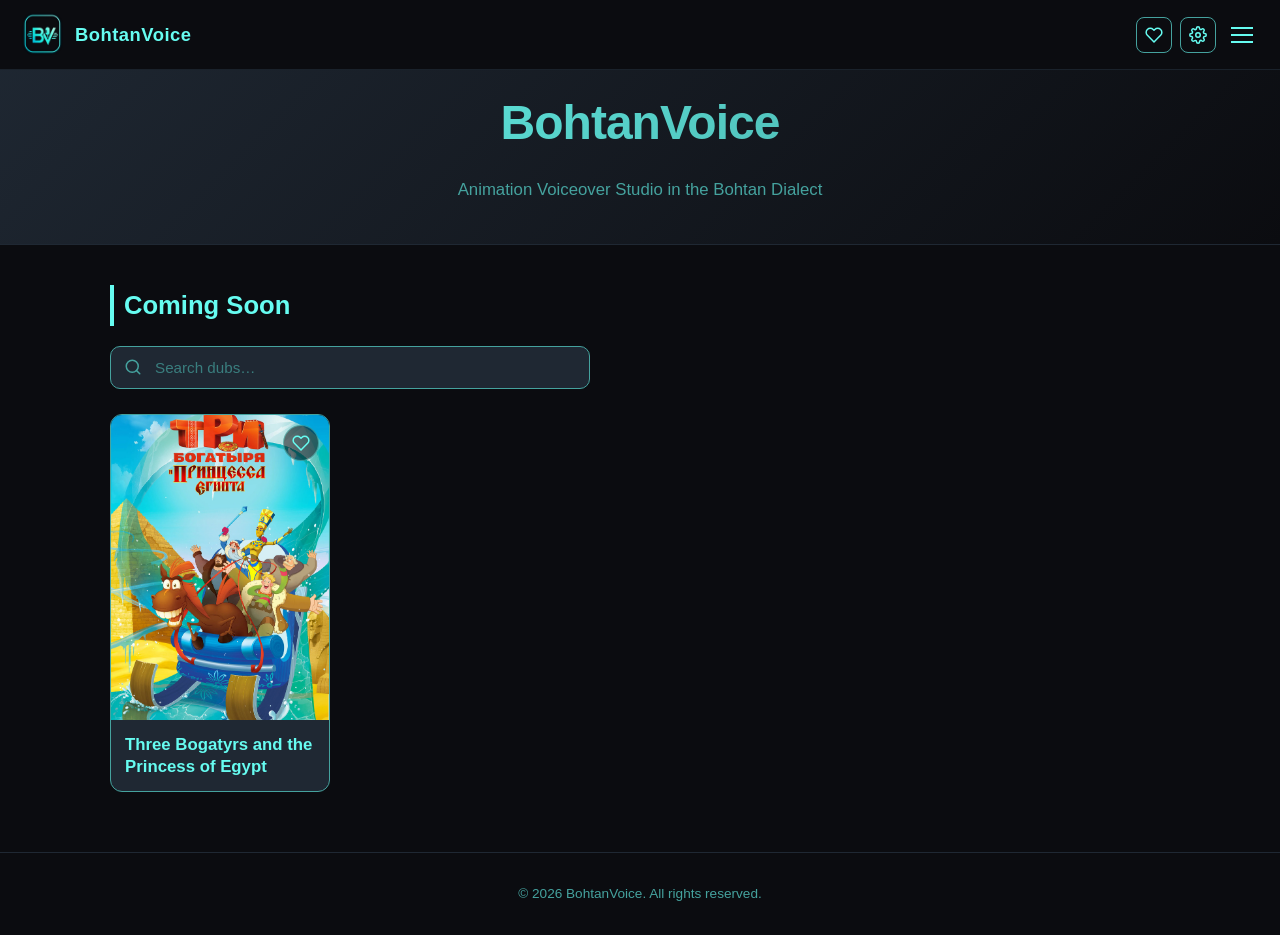
==== index.html @ ba34e7f3 "Add files via upload" ====
<!DOCTYPE html>
<html lang="en">
<head>
    <meta charset="UTF-8">
    <meta name="viewport" content="width=device-width, initial-scale=1.0">
    <meta name="description" content="BohtanVoice — Animation Voiceover Studio in the Bohtan dialect.">
    <meta name="theme-color" content="#0b0c10">
    <link rel="icon" href="logo.png">
    <title>BohtanVoice — Animation Voiceover Studio</title>
    <style>
        :root {
            --bg-main: #0b0c10;
            --bg-panel: #1f2833;
            --accent: #66fcf1;
            --accent-soft: #45a29e;
            --text-main: #c5c6c7;
            --skeleton: #1f2833;
            --skeleton-shine: #2c3844;
        }

        html.light-theme {
            --bg-main: #f4f6f7;
            --bg-panel: #ffffff;
            --accent: #0e8f86;
            --accent-soft: #147d75;
            --text-main: #2b2f33;
            --skeleton: #e4e8ea;
            --skeleton-shine: #f0f3f5;
        }

        * { margin: 0; padding: 0; box-sizing: border-box; }

        html {
            scroll-behavior: smooth;
            scrollbar-width: thin;
            scrollbar-color: var(--accent-soft) transparent;
        }

        ::-webkit-scrollbar { width: 8px; height: 8px; }
        ::-webkit-scrollbar-track { background: transparent; }
        ::-webkit-scrollbar-thumb {
            background: var(--accent-soft);
            border-radius: 8px;
        }
        ::-webkit-scrollbar-thumb:hover { background: var(--accent); }

        @media (max-width: 768px) {
            ::-webkit-scrollbar { width: 0px; height: 0px; }
            html { scrollbar-width: none; -ms-overflow-style: none; }
        }

        @keyframes fadeIn {
            from { opacity: 0; transform: translateY(10px); }
            to { opacity: 1; transform: translateY(0); }
        }

        body {
            background-color: var(--bg-main);
            color: var(--text-main);
            font-family: 'Segoe UI', Tahoma, Geneva, Verdana, sans-serif;
            line-height: 1.6;
            animation: fadeIn 0.8s ease-out;
            transition: background-color 0.3s ease, color 0.3s ease;
        }

        body.panel-open { overflow: hidden; }

        nav {
            position: fixed;
            top: 0; left: 0;
            width: 100%;
            background-color: #0b0c10;
            display: flex;
            justify-content: space-between;
            align-items: center;
            padding: 12px 20px;
            border-bottom: 1px solid rgba(31, 40, 51, 0.8);
            z-index: 1000;
            flex-wrap: wrap;
            gap: 10px;
            transition: background-color 0.3s ease, border-color 0.3s ease;
        }

        html.light-theme nav {
            background-color: #f4f6f7;
            border-bottom: 1px solid rgba(14, 143, 134, 0.25);
        }

        .logo-container {
            display: flex;
            align-items: center;
            gap: 10px;
            text-decoration: none;
        }

        .site-logo {
            height: 45px;
            width: 45px;
            object-fit: contain;
        }

        .logo-text {
            color: var(--accent);
            font-weight: 700;
            font-size: 1.15rem;
            letter-spacing: 0.5px;
        }

        .nav-actions { display: flex; align-items: center; gap: 8px; }

        .icon-btn {
            width: 36px; height: 36px;
            background: none;
            border: 1px solid var(--accent-soft);
            border-radius: 8px;
            color: var(--accent);
            cursor: pointer;
            display: flex;
            align-items: center;
            justify-content: center;
            transition: all 0.25s ease;
            padding: 0;
            position: relative;
        }

        .icon-btn:hover {
            border-color: var(--accent);
            background-color: rgba(102, 252, 241, 0.08);
        }

        .icon-btn svg {
            width: 18px; height: 18px;
            stroke: currentColor;
            fill: none;
            stroke-width: 2;
            stroke-linecap: round;
            stroke-linejoin: round;
        }

        #settingsBtn:hover { transform: rotate(30deg); }

        #favoritesBtn svg {
            transition: fill 0.25s ease, stroke 0.25s ease, transform 0.25s ease;
            transform-origin: center;
        }

        #favoritesBtn:hover svg {
            fill: var(--accent);
            transform: scale(1.18);
            animation: heartBeat 0.9s ease-in-out infinite;
        }

        #favoritesBtn.has-items svg { fill: var(--accent); }
        #favoritesBtn.has-items:hover svg { fill: #ff4d6d; stroke: #ff4d6d; }
        #favoritesBtn:active svg { transform: scale(0.9); animation: none; }

        @keyframes heartBeat {
            0%   { transform: scale(1.18); }
            15%  { transform: scale(1.28); }
            30%  { transform: scale(1.18); }
            45%  { transform: scale(1.25); }
            60%  { transform: scale(1.18); }
            100% { transform: scale(1.18); }
        }

        .fav-badge {
            position: absolute;
            top: -4px; right: -4px;
            background-color: var(--accent);
            color: var(--bg-main);
            font-size: 0.65rem;
            font-weight: 700;
            border-radius: 10px;
            padding: 1px 5px;
            min-width: 16px;
            text-align: center;
            line-height: 1.3;
            display: none;
        }

        .fav-badge.visible { display: block; }

        .menu-toggle {
            width: 36px; height: 36px;
            background: none;
            border: none;
            cursor: pointer;
            display: flex;
            flex-direction: column;
            justify-content: center;
            align-items: center;
            gap: 5px;
        }

        .menu-toggle span {
            display: block;
            width: 22px;
            height: 2px;
            background-color: var(--accent);
            transition: transform 0.3s ease, opacity 0.3s ease;
        }

        .menu-toggle.open span:nth-child(1) { transform: translateY(7px) rotate(45deg); }
        .menu-toggle.open span:nth-child(2) { opacity: 0; }
        .menu-toggle.open span:nth-child(3) { transform: translateY(-7px) rotate(-45deg); }

        .nav-links {
            list-style: none;
            display: flex;
            flex-direction: column;
            gap: 4px;
            position: absolute;
            top: 100%;
            right: 20px;
            background-color: var(--bg-panel);
            border: 1px solid var(--accent-soft);
            border-radius: 8px;
            padding: 10px;
            min-width: 180px;
            box-shadow: 0 12px 30px rgba(0, 0, 0, 0.4);
            opacity: 0;
            transform: translateY(-8px);
            pointer-events: none;
            transition: opacity 0.25s ease, transform 0.25s ease;
        }

        .nav-links.open {
            opacity: 1;
            transform: translateY(0);
            pointer-events: auto;
        }

        .nav-links a {
            color: var(--text-main);
            text-decoration: none;
            transition: color 0.3s ease;
            font-size: 0.9rem;
            font-weight: 500;
            padding: 8px 10px;
            border-radius: 5px;
            display: block;
        }

        .nav-links a:hover {
            color: var(--accent);
            background-color: rgba(102, 252, 241, 0.08);
        }

        .about-overlay {
            position: fixed;
            top: 0; left: 0;
            width: 100%; height: 100%;
            background: rgba(11, 12, 16, 0.6);
            opacity: 0;
            pointer-events: none;
            transition: opacity 0.35s ease;
            z-index: 1998;
        }

        .about-overlay.open { opacity: 1; pointer-events: auto; }

        .about-panel {
            position: fixed;
            top: 0; right: 0;
            width: 320px;
            max-width: 85%;
            height: 100%;
            background-color: var(--bg-panel);
            border-left: 2px solid var(--accent-soft);
            box-shadow: none;
            padding: 90px 25px 25px 25px;
            transform: translateX(100%);
            transition: transform 0.35s cubic-bezier(0.165, 0.84, 0.44, 1), background-color 0.3s ease;
            z-index: 1999;
            overflow-y: auto;
        }

        .about-panel.open {
            transform: translateX(0);
            box-shadow: -10px 0 30px rgba(0, 0, 0, 0.5);
        }

        .about-panel h2 {
            color: var(--accent);
            font-size: 1.4rem;
            margin-bottom: 15px;
        }

        .about-panel p { font-size: 0.95rem; color: var(--text-main); line-height: 1.6; }

        .about-close {
            position: absolute;
            top: 20px; right: 20px;
            background: none;
            border: none;
            color: var(--accent);
            font-size: 1.5rem;
            cursor: pointer;
            line-height: 1;
        }

        .setting-row {
            display: flex;
            justify-content: space-between;
            align-items: center;
            padding: 16px 0;
            border-bottom: 1px solid rgba(102, 252, 241, 0.15);
        }

        .setting-row:last-child { border-bottom: none; }
        .setting-label { font-size: 0.95rem; color: var(--text-main); }

        .switch {
            position: relative;
            display: inline-block;
            width: 44px;
            height: 24px;
            flex-shrink: 0;
        }

        .switch input { opacity: 0; width: 0; height: 0; }

        .switch-slider {
            position: absolute;
            cursor: pointer;
            top: 0; left: 0; right: 0; bottom: 0;
            background-color: rgba(197, 198, 199, 0.25);
            border: 1px solid var(--accent-soft);
            transition: 0.3s;
            border-radius: 24px;
        }

        .switch-slider::before {
            position: absolute;
            content: "";
            height: 16px;
            width: 16px;
            left: 3px;
            bottom: 2px;
            background-color: var(--accent-soft);
            transition: 0.3s;
            border-radius: 50%;
        }

        .switch input:checked + .switch-slider {
            background-color: rgba(102, 252, 241, 0.25);
        }

        .switch input:checked + .switch-slider::before {
            transform: translateX(20px);
            background-color: var(--accent);
        }

        .lang-toggle { display: flex; gap: 6px; }

        .lang-btn {
            background: none;
            border: 1px solid var(--accent-soft);
            color: var(--text-main);
            padding: 5px 12px;
            border-radius: 6px;
            font-size: 0.85rem;
            cursor: pointer;
            transition: all 0.25s ease;
        }

        .lang-btn.active {
            background-color: var(--accent);
            color: var(--bg-main);
            border-color: var(--accent);
            font-weight: 600;
        }

        .fav-list {
            list-style: none;
            display: flex;
            flex-direction: column;
            gap: 10px;
            margin-top: 10px;
        }

        .fav-item {
            display: flex;
            align-items: center;
            gap: 12px;
            padding: 10px;
            background-color: var(--bg-main);
            border: 1px solid var(--accent-soft);
            border-radius: 10px;
            text-decoration: none;
            color: inherit;
            transition: all 0.25s ease;
        }

        .fav-item:hover {
            border-color: var(--accent);
            transform: translateX(3px);
            box-shadow: 0 6px 18px rgba(102, 252, 241, 0.12);
        }

        .fav-item-thumb {
            width: 42px;
            height: 56px;
            border-radius: 6px;
            object-fit: cover;
            flex-shrink: 0;
            background-color: var(--bg-panel);
        }

        .fav-item-title {
            font-size: 0.9rem;
            color: var(--accent);
            font-weight: 600;
            flex-grow: 1;
            line-height: 1.3;
        }

        .fav-item-remove {
            background: none;
            border: none;
            color: var(--accent-soft);
            cursor: pointer;
            font-size: 1.3rem;
            line-height: 1;
            padding: 2px 6px;
            border-radius: 5px;
            transition: all 0.2s ease;
            flex-shrink: 0;
        }

        .fav-item-remove:hover {
            color: #ff6b6b;
            background-color: rgba(255, 107, 107, 0.1);
        }

        .fav-empty {
            text-align: center;
            padding: 30px 10px;
            color: var(--accent-soft);
            font-size: 0.9rem;
            line-height: 1.6;
        }

        .fav-empty-icon {
            font-size: 2.5rem;
            display: block;
            margin-bottom: 12px;
            opacity: 0.5;
        }

        header {
            background: linear-gradient(135deg, var(--bg-panel), var(--bg-main), var(--bg-panel));
            background-size: 200% 200%;
            animation: gradientMove 12s ease infinite;
            padding: 85px 20px 40px 20px;
            text-align: center;
            border-bottom: 1px solid var(--bg-panel);
        }

        @keyframes gradientMove {
            0% { background-position: 0% 50%; }
            50% { background-position: 100% 50%; }
            100% { background-position: 0% 50%; }
        }

        .hero-title {
            color: var(--accent);
            font-size: 3rem;
            font-weight: 800;
            letter-spacing: -1px;
            margin: 0 0 15px 0;
            text-align: center;
            background: linear-gradient(135deg, var(--accent), var(--accent-soft));
            -webkit-background-clip: text;
            -webkit-text-fill-color: transparent;
            background-clip: text;
        }

        header p { color: var(--accent-soft); font-size: 1.05rem; font-weight: 500; padding: 0 10px; }

        .container { max-width: 1100px; margin: 40px auto; padding: 0 20px; }

        .section-title {
            color: var(--accent);
            font-size: 1.6rem;
            margin-bottom: 20px;
            border-left: 4px solid var(--accent);
            padding-left: 10px;
            margin-top: 40px;
        }

        .search-wrapper {
            margin: 0 0 25px;
            position: relative;
            max-width: 480px;
        }

        .search-input {
            width: 100%;
            padding: 12px 44px 12px 44px;
            background-color: var(--bg-panel);
            border: 1px solid var(--accent-soft);
            border-radius: 10px;
            color: var(--text-main);
            font-size: 0.95rem;
            font-family: inherit;
            transition: all 0.25s ease;
            outline: none;
        }

        .search-input::placeholder {
            color: var(--accent-soft);
            opacity: 0.7;
        }

        .search-input:focus {
            border-color: var(--accent);
            box-shadow: 0 0 0 3px rgba(102, 252, 241, 0.15);
        }

        html.light-theme .search-input:focus {
            box-shadow: 0 0 0 3px rgba(14, 143, 134, 0.15);
        }

        .search-icon {
            position: absolute;
            left: 14px;
            top: 50%;
            transform: translateY(-50%);
            width: 18px;
            height: 18px;
            stroke: var(--accent-soft);
            fill: none;
            stroke-width: 2;
            stroke-linecap: round;
            stroke-linejoin: round;
            pointer-events: none;
            transition: stroke 0.25s ease;
        }

        .search-input:focus ~ .search-icon {
            stroke: var(--accent);
        }

        .search-clear {
            position: absolute;
            right: 12px;
            top: 50%;
            transform: translateY(-50%);
            background: none;
            border: none;
            color: var(--accent-soft);
            cursor: pointer;
            font-size: 1.3rem;
            line-height: 1;
            padding: 4px 8px;
            border-radius: 5px;
            display: none;
            transition: all 0.2s ease;
        }

        .search-clear:hover {
            color: var(--accent);
            background-color: rgba(102, 252, 241, 0.08);
        }

        .search-clear.visible { display: block; }

        .no-results {
            display: none;
            text-align: center;
            padding: 40px 20px;
            color: var(--accent-soft);
            font-size: 1rem;
            background-color: var(--bg-panel);
            border: 1px dashed var(--accent-soft);
            border-radius: 12px;
            margin-top: 10px;
        }

        .no-results.visible { display: block; }

        .no-results-emoji {
            font-size: 2.5rem;
            display: block;
            margin-bottom: 10px;
        }

        .projects-grid {
            display: grid;
            grid-template-columns: repeat(auto-fit, minmax(180px, 220px));
            gap: 20px;
            justify-content: start;
        }

        .poster-card {
            display: block;
            background-color: var(--bg-panel);
            border-radius: 12px;
            overflow: hidden;
            border: 1px solid var(--accent-soft);
            text-decoration: none;
            color: inherit;
            transition: all 0.4s cubic-bezier(0.165, 0.84, 0.44, 1);
            opacity: 0;
            transform: translateY(20px);
            position: relative;
        }

        .poster-card.revealed {
            opacity: 1;
            transform: translateY(0);
        }

        .poster-card:hover {
            transform: translateY(-4px);
            border-color: var(--accent);
            box-shadow: 0 12px 30px rgba(102, 252, 241, 0.12);
        }

        .poster-image-box {
            position: relative;
            width: 100%;
            padding-bottom: 140%;
            overflow: hidden;
            background-color: var(--skeleton);
        }

        .poster-image-box::before {
            content: "";
            position: absolute;
            inset: 0;
            background: linear-gradient(
                90deg,
                var(--skeleton) 0%,
                var(--skeleton-shine) 50%,
                var(--skeleton) 100%
            );
            background-size: 200% 100%;
            animation: shimmer 1.5s infinite;
            z-index: 1;
            opacity: 1;
            transition: opacity 0.4s ease;
        }

        .poster-image-box.loaded::before { opacity: 0; }

        @keyframes shimmer {
            0% { background-position: 200% 0; }
            100% { background-position: -200% 0; }
        }

        .poster-image-box img {
            position: absolute;
            top: 0; left: 0;
            width: 100%; height: 100%;
            object-fit: cover;
            opacity: 0;
            transition: opacity 0.4s ease;
            z-index: 2;
        }

        .poster-image-box img.loaded { opacity: 1; }

        .fav-toggle {
            position: absolute;
            top: 10px; right: 10px;
            width: 36px; height: 36px;
            border-radius: 50%;
            background: rgba(11, 12, 16, 0.55);
            border: 1px solid rgba(102, 252, 241, 0.4);
            cursor: pointer;
            display: flex;
            align-items: center;
            justify-content: center;
            padding: 0;
            transition: all 0.25s ease;
            z-index: 5;
        }

        .fav-toggle:hover {
            transform: scale(1.1);
            background: rgba(11, 12, 16, 0.85);
            border-color: var(--accent);
        }

        .fav-toggle svg {
            width: 18px; height: 18px;
            stroke: var(--accent);
            fill: none;
            stroke-width: 2;
            stroke-linecap: round;
            stroke-linejoin: round;
            transition: fill 0.25s ease, transform 0.25s ease;
        }

        .fav-toggle.is-fav svg { fill: #ff4d6d; stroke: #ff4d6d; }
        .fav-toggle.is-fav { border-color: #ff4d6d; }
        .fav-toggle:active svg { transform: scale(0.85); }

        @keyframes heartPulse {
            0% { transform: scale(1); }
            40% { transform: scale(1.4); }
            100% { transform: scale(1); }
        }

        .fav-toggle.just-clicked svg { animation: heartPulse 0.4s ease; }

        .play-overlay {
            position: absolute;
            top: 0; left: 0;
            width: 100%; height: 100%;
            background: rgba(11, 12, 16, 0.35);
            display: flex;
            align-items: center;
            justify-content: center;
            opacity: 0;
            transition: opacity 0.3s ease;
            pointer-events: none;
            z-index: 3;
        }

        .poster-card:hover .play-overlay { opacity: 1; }

        .play-overlay span {
            width: 56px; height: 56px;
            border-radius: 50%;
            border: 2px solid var(--accent);
            display: flex;
            align-items: center;
            justify-content: center;
            padding-left: 4px;
        }

        .play-overlay span::before {
            content: "";
            width: 0; height: 0;
            border-top: 9px solid transparent;
            border-bottom: 9px solid transparent;
            border-left: 14px solid var(--accent);
        }

        @media (hover: none) {
            .play-overlay {
                opacity: 1;
                background: linear-gradient(to top, rgba(11, 12, 16, 0.55) 0%, transparent 50%);
                align-items: flex-end;
                justify-content: flex-start;
                padding: 12px;
            }

            .play-overlay span {
                width: 44px; height: 44px;
                background: rgba(11, 12, 16, 0.7);
                border-width: 2px;
            }

            .play-overlay span::before {
                border-top-width: 7px;
                border-bottom-width: 7px;
                border-left-width: 11px;
            }
        }

        .poster-info { padding: 14px; }

        .poster-info h3 {
            color: var(--accent);
            font-size: 1.05rem;
            line-height: 1.3;
        }

        footer {
            text-align: center;
            padding: 30px;
            background-color: var(--bg-main);
            color: var(--accent-soft);
            border-top: 1px solid var(--bg-panel);
            font-size: 0.85rem;
            margin-top: 60px;
        }

        .back-to-top {
            position: fixed;
            bottom: 24px; right: 24px;
            width: 48px; height: 48px;
            border-radius: 50%;
            background-color: var(--bg-panel);
            border: 1px solid var(--accent-soft);
            color: var(--accent);
            cursor: pointer;
            display: flex;
            align-items: center;
            justify-content: center;
            opacity: 0;
            transform: translateY(20px) scale(0.9);
            pointer-events: none;
            transition: all 0.3s cubic-bezier(0.165, 0.84, 0.44, 1);
            box-shadow: 0 8px 24px rgba(0, 0, 0, 0.4);
            z-index: 900;
        }

        .back-to-top.visible {
            opacity: 1;
            transform: translateY(0) scale(1);
            pointer-events: auto;
        }

        .back-to-top:hover {
            background-color: var(--accent);
            color: var(--bg-main);
            border-color: var(--accent);
            transform: translateY(-3px) scale(1.05);
            box-shadow: 0 12px 30px rgba(102, 252, 241, 0.35);
        }

        .back-to-top svg {
            width: 22px; height: 22px;
            stroke: currentColor;
            fill: none;
            stroke-width: 2.5;
            stroke-linecap: round;
            stroke-linejoin: round;
        }

        .toast {
            position: fixed;
            bottom: 24px;
            left: 50%;
            transform: translateX(-50%) translateY(20px);
            background: var(--bg-panel);
            color: var(--text-main);
            border: 1px solid var(--accent);
            border-radius: 10px;
            padding: 12px 20px;
            font-size: 0.9rem;
            box-shadow: 0 12px 30px rgba(0, 0, 0, 0.35);
            opacity: 0;
            pointer-events: none;
            transition: opacity 0.3s ease, transform 0.3s ease;
            z-index: 3000;
            max-width: 90%;
            text-align: center;
            display: flex;
            align-items: center;
            gap: 8px;
        }

        .toast.show {
            opacity: 1;
            transform: translateX(-50%) translateY(0);
        }

        .toast-icon { font-size: 1.1rem; line-height: 1; }

        @media(max-width: 600px) {
            nav { padding: 10px 15px; }
            header { padding-top: 95px; }
            .hero-title { font-size: 2.2rem; }
            .back-to-top {
                bottom: 16px; right: 16px;
                width: 44px; height: 44px;
            }
            .toast { bottom: 80px; }
        }
    </style>
</head>
<body>

    <nav>
        <a href="index.html" class="logo-container">
            <img src="logo.png" alt="BohtanVoice" class="site-logo">
            <span class="logo-text">BohtanVoice</span>
        </a>

        <div class="nav-actions">
            <button class="icon-btn" id="favoritesBtn" aria-label="Favorites">
                <svg viewBox="0 0 24 24">
                    <path d="M20.84 4.61a5.5 5.5 0 0 0-7.78 0L12 5.67l-1.06-1.06a5.5 5.5 0 0 0-7.78 7.78l1.06 1.06L12 21.23l7.78-7.78 1.06-1.06a5.5 5.5 0 0 0 0-7.78z"></path>
                </svg>
                <span class="fav-badge" id="favBadge">0</span>
            </button>

            <button class="icon-btn" id="settingsBtn" aria-label="Settings">
                <svg viewBox="0 0 24 24">
                    <circle cx="12" cy="12" r="3"></circle>
                    <path d="M19.4 15a1.65 1.65 0 0 0 .33 1.82l.06.06a2 2 0 1 1-2.83 2.83l-.06-.06a1.65 1.65 0 0 0-1.82-.33 1.65 1.65 0 0 0-1 1.51V21a2 2 0 1 1-4 0v-.09A1.65 1.65 0 0 0 9 19.4a1.65 1.65 0 0 0-1.82.33l-.06.06a2 2 0 1 1-2.83-2.83l.06-.06a1.65 1.65 0 0 0 .33-1.82 1.65 1.65 0 0 0-1.51-1H3a2 2 0 1 1 0-4h.09A1.65 1.65 0 0 0 4.6 9a1.65 1.65 0 0 0-.33-1.82l-.06-.06a2 2 0 1 1 2.83-2.83l.06.06a1.65 1.65 0 0 0 1.82.33H9a1.65 1.65 0 0 0 1-1.51V3a2 2 0 1 1 4 0v.09a1.65 1.65 0 0 0 1 1.51 1.65 1.65 0 0 0 1.82-.33l.06-.06a2 2 0 1 1 2.83 2.83l-.06.06a1.65 1.65 0 0 0-.33 1.82V9a1.65 1.65 0 0 0 1.51 1H21a2 2 0 1 1 0 4h-.09a1.65 1.65 0 0 0-1.51 1z"></path>
                </svg>
            </button>

            <button class="menu-toggle" id="menuToggle" aria-label="Menu">
                <span></span>
                <span></span>
                <span></span>
            </button>
        </div>

        <ul class="nav-links" id="navLinks">
            <li><a href="#" id="aboutLink" data-en="About Us" data-ru="О нас">About Us</a></li>
            <li><a href="#" id="projectLink" data-en="About the Project" data-ru="О проекте">About the Project</a></li>
            <li><a href="samples.html" data-en="Our First Experience" data-ru="Наш первый опыт">Our First Experience</a></li>
            <li><a href="#contacts" data-en="Contacts" data-ru="Контакты">Contacts</a></li>
        </ul>
    </nav>

    <header>
        <h1 class="hero-title">BohtanVoice</h1>
        <p data-en="Animation Voiceover Studio in the Bohtan Dialect" data-ru="Студия озвучивания мультфильмов на диалекте Bohtan">Animation Voiceover Studio in the Bohtan Dialect</p>
    </header>

    <div class="container">

        <h2 id="projects" class="section-title" data-en="Coming Soon" data-ru="Скоро на сайте">Coming Soon</h2>

        <div class="search-wrapper">
            <input
                type="text"
                class="search-input"
                id="searchInput"
                placeholder="Search dubs…"
                data-en-placeholder="Search dubs…"
                data-ru-placeholder="Поиск озвучек…"
                autocomplete="off">
            <svg class="search-icon" viewBox="0 0 24 24">
                <circle cx="11" cy="11" r="8"></circle>
                <line x1="21" y1="21" x2="16.65" y2="16.65"></line>
            </svg>
            <button class="search-clear" id="searchClear" aria-label="Clear">&times;</button>
        </div>

        <div class="projects-grid" id="projectsGrid">

            <a href="video1.html" class="poster-card" data-search="три богатыря и принцесса египта princess of egypt богатыри" data-video-id="video1">
                <div class="poster-image-box">
                    <img src="poster1.jpg" alt="Три богатыря и Принцесса Египта poster" fetchpriority="high">
                    <button class="fav-toggle" data-fav-id="video1" aria-label="Add to favorites">
                        <svg viewBox="0 0 24 24">
                            <path d="M20.84 4.61a5.5 5.5 0 0 0-7.78 0L12 5.67l-1.06-1.06a5.5 5.5 0 0 0-7.78 7.78l1.06 1.06L12 21.23l7.78-7.78 1.06-1.06a5.5 5.5 0 0 0 0-7.78z"></path>
                        </svg>
                    </button>
                    <div class="play-overlay"><span></span></div>
                </div>
                <div class="poster-info">
    <h3 data-en="Three Bogatyrs and the Princess of Egypt" data-ru="Три богатыря и Принцесса Египта">Three Bogatyrs and the Princess of Egypt</h3>
</div>
            </a>

        </div>

        <div class="no-results" id="noResults">
            <span class="no-results-emoji">🔍</span>
            <span data-en="Nothing found. Try another search." data-ru="Ничего не найдено. Попробуйте другой запрос.">Nothing found. Try another search.</span>
        </div>

    </div>

    <footer>
        <p>&copy; 2026 BohtanVoice. All rights reserved.</p>
    </footer>

    <div class="about-overlay" id="aboutOverlay"></div>
    <div class="about-panel" id="aboutPanel">
        <button class="about-close" id="aboutClose">&times;</button>
        <h2 data-en="About Us" data-ru="О нас">About Us</h2>
        <p data-en="<strong>BohtanVoice</strong> is an independent project dedicated to blending modern animation with the preservation of cultural heritage. We create high-quality translations and professional voiceovers in the unique Bohtan dialect, bringing beloved stories closer to a global audience." data-ru="<strong>BohtanVoice</strong> — независимый проект, объединяющий современную анимацию с сохранением культурного наследия. Мы создаём качественные переводы и профессиональную озвучку на уникальном диалекте Bohtan, приближая любимые истории к зрителям по всему миру.">
            <strong>BohtanVoice</strong> is an independent project dedicated to blending modern animation with the preservation of cultural heritage. We create high-quality translations and professional voiceovers in the unique Bohtan dialect, bringing beloved stories closer to a global audience.
        </p>
    </div>

    <div class="about-overlay" id="projectOverlay"></div>
    <div class="about-panel" id="projectPanel">
        <button class="about-close" id="projectClose">&times;</button>
        <h2 data-en="About the Project" data-ru="О проекте">About the Project</h2>
        <p data-en="The Bohtan dialect is one of the rarest forms of Neo-Aramaic still spoken today, carried by only a small number of families. This project exists to give it new life through animation, so viewers can hear the language in a living, everyday context rather than only in academic records." data-ru="Диалект Bohtan — один из редчайших живых новоарамейских диалектов, на котором говорит лишь небольшое число семей. Этот проект существует, чтобы дать языку новую жизнь через анимацию — чтобы его можно было услышать не только в научных записях, но и в живой, повседневной речи.">
            The Bohtan dialect is one of the rarest forms of Neo-Aramaic still spoken today, carried by only a small number of families. This project exists to give it new life through animation, so viewers can hear the language in a living, everyday context rather than only in academic records.
        </p>
    </div>

    <div class="about-overlay" id="settingsOverlay"></div>
    <div class="about-panel" id="settingsPanel">
        <button class="about-close" id="settingsClose">&times;</button>
        <h2 data-en="Settings" data-ru="Настройки">Settings</h2>

        <div class="setting-row">
            <span class="setting-label" data-en="Dark theme" data-ru="Тёмная тема">Dark theme</span>
            <label class="switch">
                <input type="checkbox" id="themeSwitch">
                <span class="switch-slider"></span>
            </label>
        </div>

        <div class="setting-row">
            <span class="setting-label" data-en="Language" data-ru="Язык">Language</span>
            <div class="lang-toggle">
                <button class="lang-btn" id="langEn">EN</button>
                <button class="lang-btn" id="langRu">RU</button>
            </div>
        </div>
    </div>

    <div class="about-overlay" id="favoritesOverlay"></div>
    <div class="about-panel" id="favoritesPanel">
        <button class="about-close" id="favoritesClose">&times;</button>
        <h2 data-en="Favorites" data-ru="Избранное">Favorites</h2>

        <ul class="fav-list" id="favList"></ul>

        <div class="fav-empty" id="favEmpty">
            <span class="fav-empty-icon">🤍</span>
            <span data-en="Nothing saved yet. Tap the heart on any dub to save it here." data-ru="Пока ничего нет. Нажмите на сердечко у любой озвучки, чтобы сохранить её здесь.">Nothing saved yet. Tap the heart on any dub to save it here.</span>
        </div>
    </div>

    <button class="back-to-top" id="backToTop" aria-label="Back to top">
        <svg viewBox="0 0 24 24">
            <polyline points="18 15 12 9 6 15"></polyline>
        </svg>
    </button>

    <div class="toast" id="toast">
        <span class="toast-icon" id="toastIcon">✓</span>
        <span id="toastText"></span>
    </div>

    <script>
        const STORAGE = {
            theme: 'bv_theme',
            lang: 'bv_lang',
            favorites: 'bv_favorites'
        };

        const menuToggle = document.getElementById('menuToggle');
        const navLinks = document.getElementById('navLinks');

        menuToggle.addEventListener('click', () => {
            menuToggle.classList.toggle('open');
            navLinks.classList.toggle('open');
        });

        document.querySelectorAll('.nav-links a').forEach(link => {
            link.addEventListener('click', () => {
                menuToggle.classList.remove('open');
                navLinks.classList.remove('open');
            });
        });

        const toastEl = document.getElementById('toast');
        const toastIcon = document.getElementById('toastIcon');
        const toastText = document.getElementById('toastText');
        let toastTimer;

        function showToast(text, icon = '✓', duration = 2200) {
            toastIcon.textContent = icon;
            toastText.textContent = text;
            toastEl.classList.add('show');
            clearTimeout(toastTimer);
            toastTimer = setTimeout(() => toastEl.classList.remove('show'), duration);
        }

        function bindPanel(linkId, panelId, overlayId, closeId) {
            const link = document.getElementById(linkId);
            const panel = document.getElementById(panelId);
            const overlay = document.getElementById(overlayId);
            const close = document.getElementById(closeId);

            const open = (e) => {
                if (e) e.preventDefault();
                panel.classList.add('open');
                overlay.classList.add('open');
                document.body.classList.add('panel-open');
            };
            const shut = () => {
                panel.classList.remove('open');
                overlay.classList.remove('open');
                setTimeout(() => {
                    if (!document.querySelector('.about-panel.open')) {
                        document.body.classList.remove('panel-open');
                    }
                }, 50);
            };

            if (link) link.addEventListener('click', open);
            if (close) close.addEventListener('click', shut);
            if (overlay) overlay.addEventListener('click', shut);

            return { open, shut };
        }

        bindPanel('aboutLink', 'aboutPanel', 'aboutOverlay', 'aboutClose');
        bindPanel('projectLink', 'projectPanel', 'projectOverlay', 'projectClose');
        const settings = bindPanel(null, 'settingsPanel', 'settingsOverlay', 'settingsClose');
        const favorites = bindPanel(null, 'favoritesPanel', 'favoritesOverlay', 'favoritesClose');

        document.getElementById('settingsBtn').addEventListener('click', (e) => {
            e.preventDefault();
            menuToggle.classList.remove('open');
            navLinks.classList.remove('open');
            settings.open();
        });

        document.getElementById('favoritesBtn').addEventListener('click', (e) => {
            e.preventDefault();
            menuToggle.classList.remove('open');
            navLinks.classList.remove('open');
            renderFavorites();
            favorites.open();
        });

        document.addEventListener('keydown', (e) => {
            if (e.key === 'Escape') {
                document.querySelectorAll('.about-panel.open').forEach(p => p.classList.remove('open'));
                document.querySelectorAll('.about-overlay.open').forEach(o => o.classList.remove('open'));
                document.body.classList.remove('panel-open');
            }
        });

        const themeSwitch = document.getElementById('themeSwitch');

        function applyTheme(theme) {
            const isDark = theme === 'dark';
            document.documentElement.classList.toggle('light-theme', !isDark);
            themeSwitch.checked = isDark;
            const meta = document.querySelector('meta[name="theme-color"]');
            if (meta) meta.setAttribute('content', isDark ? '#0b0c10' : '#f4f6f7');
        }

        const savedTheme = localStorage.getItem(STORAGE.theme) || 'dark';
        applyTheme(savedTheme);

        themeSwitch.addEventListener('change', () => {
            const theme = themeSwitch.checked ? 'dark' : 'light';
            localStorage.setItem(STORAGE.theme, theme);
            applyTheme(theme);
        });

        const langEnBtn = document.getElementById('langEn');
        const langRuBtn = document.getElementById('langRu');

        function applyLanguage(lang) {
            document.querySelectorAll('[data-en]').forEach(el => {
                el.innerHTML = lang === 'ru' ? el.getAttribute('data-ru') : el.getAttribute('data-en');
            });
            langEnBtn.classList.toggle('active', lang === 'en');
            langRuBtn.classList.toggle('active', lang === 'ru');
            document.documentElement.lang = lang;
        }

        const savedLang = localStorage.getItem(STORAGE.lang) || 'en';
        applyLanguage(savedLang);

        langEnBtn.addEventListener('click', () => {
            localStorage.setItem(STORAGE.lang, 'en');
            applyLanguage('en');
            renderFavorites();
        });

        langRuBtn.addEventListener('click', () => {
            localStorage.setItem(STORAGE.lang, 'ru');
            applyLanguage('ru');
            renderFavorites();
        });

        window.addEventListener('storage', (e) => {
            if (e.key === STORAGE.theme) applyTheme(e.newValue || 'dark');
            if (e.key === STORAGE.lang) {
                applyLanguage(e.newValue || 'en');
                updateSearchPlaceholder(e.newValue || 'en');
                renderFavorites();
            }
            if (e.key === STORAGE.favorites) {
                updateBadge();
                applyFavStateOnPosters();
                renderFavorites();
            }
        });

        document.querySelectorAll('.poster-image-box img').forEach(img => {
            const box = img.parentElement;
            const markLoaded = () => {
                img.classList.add('loaded');
                box.classList.add('loaded');
            };

            if (img.complete && img.naturalWidth > 0) {
                markLoaded();
            } else {
                img.addEventListener('load', markLoaded);
                img.addEventListener('error', markLoaded);
            }
        });

        const favoritesBtn = document.getElementById('favoritesBtn');
        const favBadge = document.getElementById('favBadge');
        const favList = document.getElementById('favList');
        const favEmpty = document.getElementById('favEmpty');

        function getFavorites() {
            try {
                return JSON.parse(localStorage.getItem(STORAGE.favorites)) || [];
            } catch {
                return [];
            }
        }

        function setFavorites(list) {
            localStorage.setItem(STORAGE.favorites, JSON.stringify(list));
        }

        function updateBadge() {
            const favs = getFavorites();
            if (favs.length > 0) {
                favBadge.textContent = favs.length;
                favBadge.classList.add('visible');
                favoritesBtn.classList.add('has-items');
            } else {
                favBadge.classList.remove('visible');
                favoritesBtn.classList.remove('has-items');
            }
        }

        function applyFavStateOnPosters() {
            const favs = getFavorites();
            document.querySelectorAll('.fav-toggle').forEach(btn => {
                const id = btn.getAttribute('data-fav-id');
                btn.classList.toggle('is-fav', favs.includes(id));
            });
        }

        document.querySelectorAll('.fav-toggle').forEach(btn => {
            btn.addEventListener('click', (e) => {
                e.preventDefault();
                e.stopPropagation();

                const id = btn.getAttribute('data-fav-id');
                const lang = localStorage.getItem(STORAGE.lang) || 'en';
                let favs = getFavorites();
                const wasFav = favs.includes(id);

                if (wasFav) {
                    favs = favs.filter(x => x !== id);
                    showToast(
                        lang === 'ru' ? 'Удалено из избранного' : 'Removed from favorites',
                        '💔'
                    );
                } else {
                    favs.push(id);
                    btn.classList.add('just-clicked');
                    setTimeout(() => btn.classList.remove('just-clicked'), 500);
                    showToast(
                        lang === 'ru' ? 'Добавлено в избранное' : 'Added to favorites',
                        '❤️'
                    );
                }

                setFavorites(favs);
                updateBadge();
                applyFavStateOnPosters();
            });
        });

        function renderFavorites() {
            const favs = getFavorites();
            favList.innerHTML = '';

            if (favs.length === 0) {
                favEmpty.style.display = 'block';
                return;
            }
            favEmpty.style.display = 'none';

            favs.forEach(id => {
                const card = document.querySelector(`.poster-card[data-video-id="${id}"]`);
                if (!card) return;

                const link = card.getAttribute('href');
                const poster = card.querySelector('.poster-image-box img')?.getAttribute('src') || '';
                const titleEl = card.querySelector('.poster-info h3');
                const title = titleEl ? titleEl.textContent.trim() : id;

                const li = document.createElement('li');
                li.innerHTML = `
                    <a href="${link}" class="fav-item">
                        <img class="fav-item-thumb" src="${poster}" alt="">
                        <span class="fav-item-title">${title}</span>
                        <button class="fav-item-remove" data-remove-id="${id}" aria-label="Remove">&times;</button>
                    </a>
                `;
                favList.appendChild(li);
            });

            favList.querySelectorAll('.fav-item-remove').forEach(btn => {
                btn.addEventListener('click', (e) => {
                    e.preventDefault();
                    e.stopPropagation();

                    const id = btn.getAttribute('data-remove-id');
                    const lang = localStorage.getItem(STORAGE.lang) || 'en';
                    let favs = getFavorites();
                    favs = favs.filter(x => x !== id);
                    setFavorites(favs);

                    updateBadge();
                    applyFavStateOnPosters();
                    renderFavorites();
                    showToast(
                        lang === 'ru' ? 'Удалено из избранного' : 'Removed from favorites',
                        '💔'
                    );
                });
            });
        }

        updateBadge();
        applyFavStateOnPosters();
        renderFavorites();

        const revealEls = document.querySelectorAll('.poster-card');

        if ('IntersectionObserver' in window) {
            const observer = new IntersectionObserver((entries) => {
                entries.forEach((entry, i) => {
                    if (entry.isIntersecting) {
                        setTimeout(() => {
                            entry.target.classList.add('revealed');
                        }, i * 80);
                        observer.unobserve(entry.target);
                    }
                });
            }, {
                threshold: 0.15,
                rootMargin: '0px 0px -40px 0px'
            });

            revealEls.forEach(el => observer.observe(el));
        } else {
            revealEls.forEach(el => el.classList.add('revealed'));
        }

        const searchInput = document.getElementById('searchInput');
        const searchClear = document.getElementById('searchClear');
        const projectsGrid = document.getElementById('projectsGrid');
        const noResults = document.getElementById('noResults');
        const posterCards = projectsGrid.querySelectorAll('.poster-card');

        function filterPosters() {
            const query = searchInput.value.trim().toLowerCase();
            let visibleCount = 0;

            posterCards.forEach(card => {
                const searchData = (card.getAttribute('data-search') || '').toLowerCase();
                const textContent = card.textContent.toLowerCase();
                const haystack = searchData + ' ' + textContent;

                const matches = query === '' || haystack.includes(query);

                if (matches) {
                    card.style.display = '';
                    card.classList.add('revealed');
                    visibleCount++;
                } else {
                    card.style.display = 'none';
                }
            });

            if (visibleCount === 0 && query !== '') {
                noResults.classList.add('visible');
            } else {
                noResults.classList.remove('visible');
            }

            if (query !== '') {
                searchClear.classList.add('visible');
            } else {
                searchClear.classList.remove('visible');
            }
        }

        searchInput.addEventListener('input', filterPosters);

        searchClear.addEventListener('click', () => {
            searchInput.value = '';
            filterPosters();
            searchInput.focus();
        });

        function updateSearchPlaceholder(lang) {
            const placeholder = lang === 'ru'
                ? searchInput.getAttribute('data-ru-placeholder')
                : searchInput.getAttribute('data-en-placeholder');
            searchInput.placeholder = placeholder;
        }

        updateSearchPlaceholder(localStorage.getItem(STORAGE.lang) || 'en');

        langEnBtn.addEventListener('click', () => updateSearchPlaceholder('en'));
        langRuBtn.addEventListener('click', () => updateSearchPlaceholder('ru'));

        const backToTop = document.getElementById('backToTop');

        function toggleBackToTop() {
            if (window.scrollY > 400) {
                backToTop.classList.add('visible');
            } else {
                backToTop.classList.remove('visible');
            }
        }

        window.addEventListener('scroll', toggleBackToTop, { passive: true });
        toggleBackToTop();

        backToTop.addEventListener('click', () => {
            window.scrollTo({ top: 0, behavior: 'smooth' });
        });
    </script>

</body>
</html>
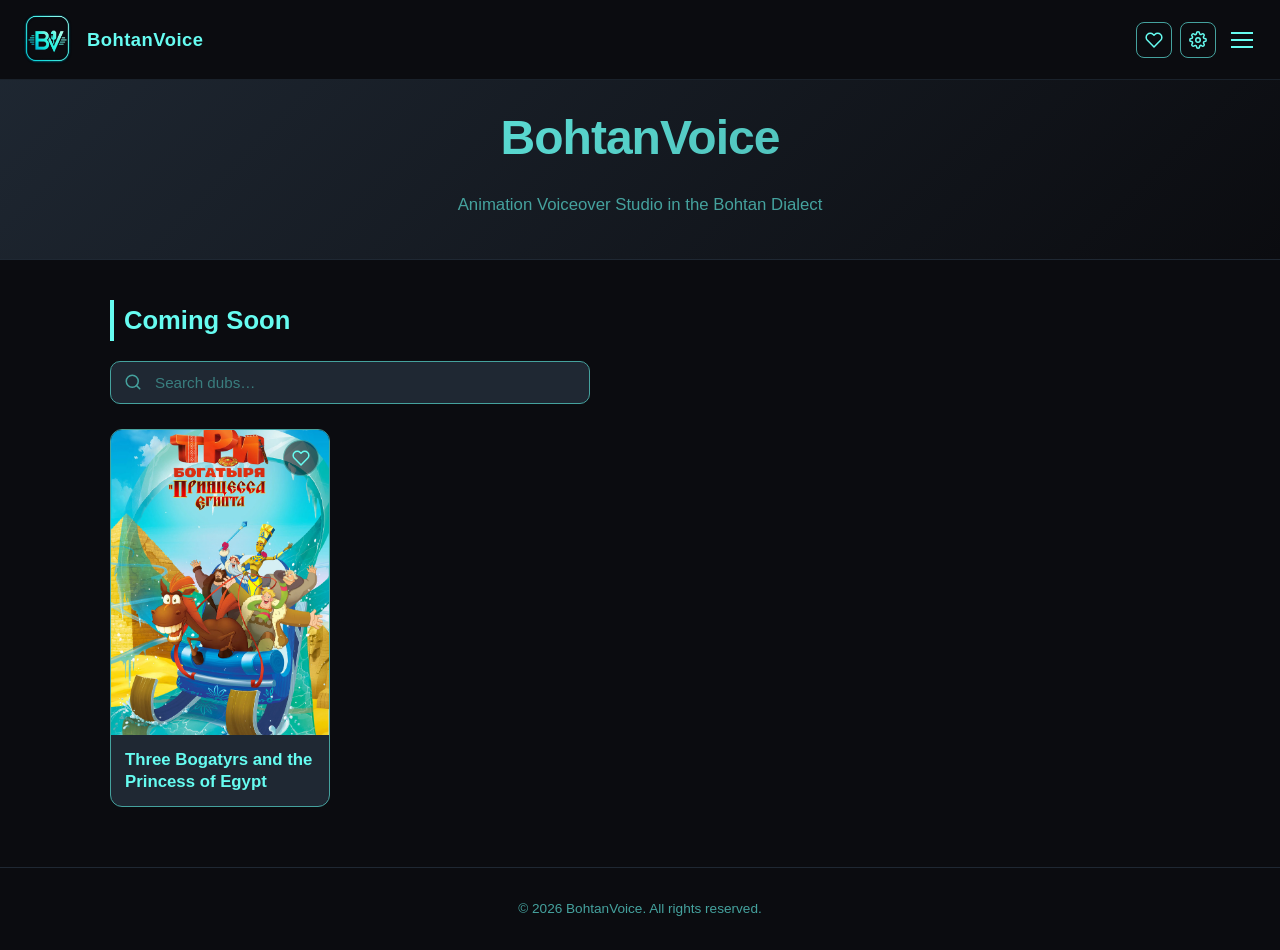
==== commit 8057e101: "Add files via upload" ====
--- a/index.html
+++ b/index.html
@@ -89,14 +89,20 @@
         .logo-container {
             display: flex;
             align-items: center;
-            gap: 10px;
+            gap: 12px;
             text-decoration: none;
         }
 
         .site-logo {
-            height: 45px;
-            width: 45px;
+            height: 55px;
+            width: 55px;
             object-fit: contain;
+            transition: transform 0.3s ease, filter 0.3s ease;
+        }
+
+        .logo-container:hover .site-logo {
+            transform: scale(1.05);
+            filter: drop-shadow(0 0 8px var(--accent));
         }
 
         .logo-text {
@@ -452,7 +458,7 @@
             background: linear-gradient(135deg, var(--bg-panel), var(--bg-main), var(--bg-panel));
             background-size: 200% 200%;
             animation: gradientMove 12s ease infinite;
-            padding: 85px 20px 40px 20px;
+            padding: 100px 20px 40px 20px;
             text-align: center;
             border-bottom: 1px solid var(--bg-panel);
         }
@@ -857,6 +863,7 @@
             nav { padding: 10px 15px; }
             header { padding-top: 95px; }
             .hero-title { font-size: 2.2rem; }
+            .logo-text { display: none; }
             .back-to-top {
                 bottom: 16px; right: 16px;
                 width: 44px; height: 44px;
@@ -941,8 +948,8 @@
                     <div class="play-overlay"><span></span></div>
                 </div>
                 <div class="poster-info">
-    <h3 data-en="Three Bogatyrs and the Princess of Egypt" data-ru="Три богатыря и Принцесса Египта">Three Bogatyrs and the Princess of Egypt</h3>
-</div>
+                    <h3 data-en="Three Bogatyrs and the Princess of Egypt" data-ru="Три богатыря и Принцесса Египта">Three Bogatyrs and the Princess of Egypt</h3>
+                </div>
             </a>
 
         </div>
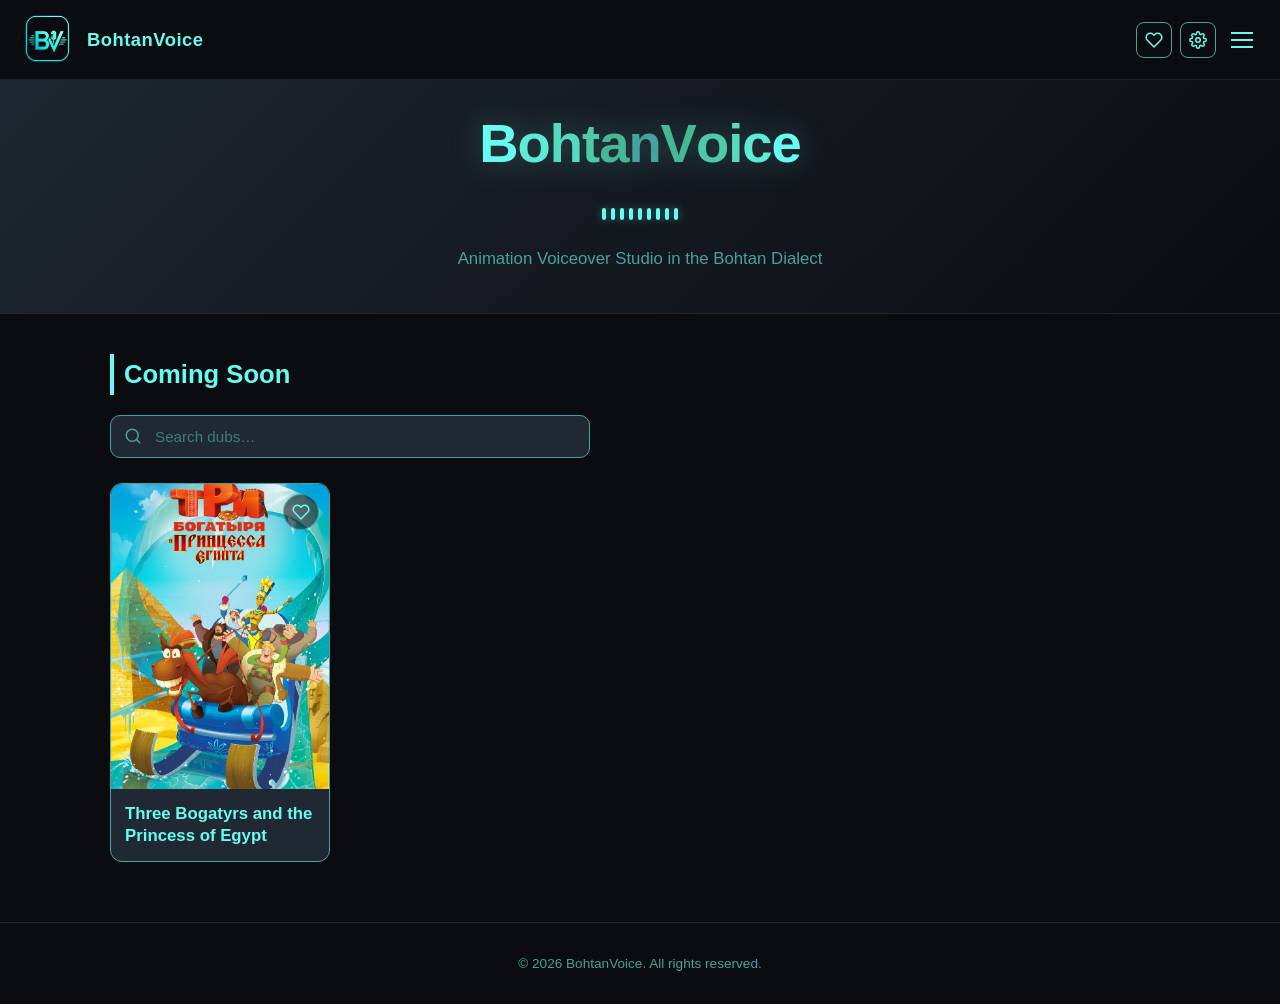
==== commit 2dcf5f96: "Add files via upload" ====
--- a/index.html
+++ b/index.html
@@ -469,17 +469,123 @@
             100% { background-position: 0% 50%; }
         }
 
+        /* ============================================================
+           HERO TITLE — каждая буква свой оттенок
+           ============================================================ */
         .hero-title {
-            color: var(--accent);
-            font-size: 3rem;
+            font-size: 3.4rem;
             font-weight: 800;
             letter-spacing: -1px;
             margin: 0 0 15px 0;
             text-align: center;
-            background: linear-gradient(135deg, var(--accent), var(--accent-soft));
-            -webkit-background-clip: text;
-            -webkit-text-fill-color: transparent;
-            background-clip: text;
+            display: inline-block;
+            cursor: pointer;
+            user-select: none;
+            transition: filter 0.3s ease;
+            filter: drop-shadow(0 0 15px rgba(102, 252, 241, 0.25));
+        }
+
+        .hero-title:hover {
+            filter: drop-shadow(0 0 25px rgba(102, 252, 241, 0.45));
+        }
+
+        /* Каждая буква — отдельный span с цветом */
+        .hero-title .letter {
+            display: inline-block;
+            color: var(--accent);
+            transition: transform 0.3s ease, color 0.3s ease;
+        }
+
+        /* Плавный оттенок по буквам (имитация градиента) */
+        .hero-title .letter:nth-child(1) { color: #66fcf1; }
+        .hero-title .letter:nth-child(2) { color: #5eebd6; }
+        .hero-title .letter:nth-child(3) { color: #55dac0; }
+        .hero-title .letter:nth-child(4) { color: #4ec9aa; }
+        .hero-title .letter:nth-child(5) { color: #47b894; }
+        .hero-title .letter:nth-child(6) { color: #45a29e; }
+        .hero-title .letter:nth-child(7) { color: #47b894; }
+        .hero-title .letter:nth-child(8) { color: #4ec9aa; }
+        .hero-title .letter:nth-child(9) { color: #55dac0; }
+        .hero-title .letter:nth-child(10) { color: #5eebd6; }
+        .hero-title .letter:nth-child(11) { color: #66fcf1; }
+
+        /* Для светлой темы — тёмные оттенки */
+        html.light-theme .hero-title .letter:nth-child(1) { color: #0e8f86; }
+        html.light-theme .hero-title .letter:nth-child(2) { color: #11887f; }
+        html.light-theme .hero-title .letter:nth-child(3) { color: #148178; }
+        html.light-theme .hero-title .letter:nth-child(4) { color: #167a71; }
+        html.light-theme .hero-title .letter:nth-child(5) { color: #147d75; }
+        html.light-theme .hero-title .letter:nth-child(6) { color: #147d75; }
+        html.light-theme .hero-title .letter:nth-child(7) { color: #167a71; }
+        html.light-theme .hero-title .letter:nth-child(8) { color: #148178; }
+        html.light-theme .hero-title .letter:nth-child(9) { color: #11887f; }
+        html.light-theme .hero-title .letter:nth-child(10) { color: #0e8f86; }
+        html.light-theme .hero-title .letter:nth-child(11) { color: #0e8f86; }
+
+        /* АНИМАЦИЯ РАЗЛЁТА — активируется при клике */
+        .hero-title.explode .letter {
+            animation: letterExplode 1.8s cubic-bezier(0.25, 0.46, 0.45, 0.94);
+        }
+
+        @keyframes letterExplode {
+            0% {
+                transform: translate(0, 0) rotate(0deg);
+                opacity: 1;
+            }
+            25% {
+                transform: translate(var(--tx), var(--ty)) rotate(var(--rot));
+                opacity: 1;
+            }
+            50% {
+                transform: translate(var(--tx), var(--ty)) rotate(var(--rot));
+                opacity: 0.9;
+            }
+            100% {
+                transform: translate(0, 0) rotate(0deg);
+                opacity: 1;
+            }
+        }
+
+        /* ============================================================
+           SOUND WAVE — статичная, оживает при клике
+           ============================================================ */
+        .sound-wave {
+            display: flex;
+            justify-content: center;
+            align-items: center;
+            gap: 5px;
+            height: 24px;
+            margin: 0 auto 20px auto;
+        }
+
+        .sound-wave span {
+            display: block;
+            width: 4px;
+            background: var(--accent);
+            border-radius: 3px;
+            height: 12px;
+            box-shadow: 0 0 8px rgba(102, 252, 241, 0.4);
+            transition: height 0.3s ease;
+        }
+
+        /* Когда волна "активна" — прыгает */
+        .sound-wave.active span {
+            animation: waveBounce 0.6s ease-in-out infinite;
+        }
+
+        .sound-wave.active span:nth-child(1) { animation-delay: 0s; }
+        .sound-wave.active span:nth-child(2) { animation-delay: 0.1s; }
+        .sound-wave.active span:nth-child(3) { animation-delay: 0.2s; }
+        .sound-wave.active span:nth-child(4) { animation-delay: 0.3s; }
+        .sound-wave.active span:nth-child(5) { animation-delay: 0.15s; }
+        .sound-wave.active span:nth-child(6) { animation-delay: 0.25s; }
+        .sound-wave.active span:nth-child(7) { animation-delay: 0.4s; }
+        .sound-wave.active span:nth-child(8) { animation-delay: 0.2s; }
+        .sound-wave.active span:nth-child(9) { animation-delay: 0.05s; }
+
+        @keyframes waveBounce {
+            0%, 100% { height: 8px; opacity: 0.6; }
+            50% { height: 22px; opacity: 1; }
         }
 
         header p { color: var(--accent-soft); font-size: 1.05rem; font-weight: 500; padding: 0 10px; }
@@ -862,7 +968,9 @@
         @media(max-width: 600px) {
             nav { padding: 10px 15px; }
             header { padding-top: 95px; }
-            .hero-title { font-size: 2.2rem; }
+            .hero-title { font-size: 2.4rem; }
+            .sound-wave { height: 18px; gap: 4px; }
+            .sound-wave span { width: 3px; }
             .logo-text { display: none; }
             .back-to-top {
                 bottom: 16px; right: 16px;
@@ -911,7 +1019,12 @@
     </nav>
 
     <header>
-        <h1 class="hero-title">BohtanVoice</h1>
+        <h1 class="hero-title" id="heroTitle" aria-label="BohtanVoice"></h1>
+        <div class="sound-wave" id="soundWave" aria-hidden="true">
+            <span></span><span></span><span></span>
+            <span></span><span></span><span></span>
+            <span></span><span></span><span></span>
+        </div>
         <p data-en="Animation Voiceover Studio in the Bohtan Dialect" data-ru="Студия озвучивания мультфильмов на диалекте Bohtan">Animation Voiceover Studio in the Bohtan Dialect</p>
     </header>
 
@@ -1418,6 +1531,64 @@
         backToTop.addEventListener('click', () => {
             window.scrollTo({ top: 0, behavior: 'smooth' });
         });
+
+        // ============================================================
+        // HERO — разбиваем на буквы + клик → разлёт + волна оживает
+        // ============================================================
+        const heroTitle = document.getElementById('heroTitle');
+        const soundWave = document.getElementById('soundWave');
+        const titleText = 'BohtanVoice';
+
+        // Создаём буквы
+        titleText.split('').forEach((char, i) => {
+            const span = document.createElement('span');
+            span.className = 'letter';
+            span.textContent = char;
+            heroTitle.appendChild(span);
+        });
+
+        let isAnimating = false;
+
+        heroTitle.addEventListener('click', () => {
+            if (isAnimating) return;
+            isAnimating = true;
+
+            // Каждой букве — своё направление разлёта
+            const letters = heroTitle.querySelectorAll('.letter');
+            letters.forEach((letter, i) => {
+                // Случайные направления
+                const angle = (Math.random() * Math.PI * 2);
+                const distance = 80 + Math.random() * 100;
+                const tx = Math.cos(angle) * distance;
+                const ty = Math.sin(angle) * distance - 30;
+                const rot = (Math.random() - 0.5) * 720;
+
+                letter.style.setProperty('--tx', tx + 'px');
+                letter.style.setProperty('--ty', ty + 'px');
+                letter.style.setProperty('--rot', rot + 'deg');
+                letter.style.animationDelay = (i * 0.03) + 's';
+            });
+
+            // Запускаем анимацию
+            heroTitle.classList.add('explode');
+
+            // Оживляем волну
+            soundWave.classList.add('active');
+
+            // Через 1.8 секунды — убираем
+            setTimeout(() => {
+                heroTitle.classList.remove('explode');
+                letters.forEach(letter => {
+                    letter.style.animationDelay = '';
+                });
+                isAnimating = false;
+            }, 1800);
+
+            // Волна затихает через 2.5 секунды
+            setTimeout(() => {
+                soundWave.classList.remove('active');
+            }, 2500);
+        });
     </script>
 
 </body>
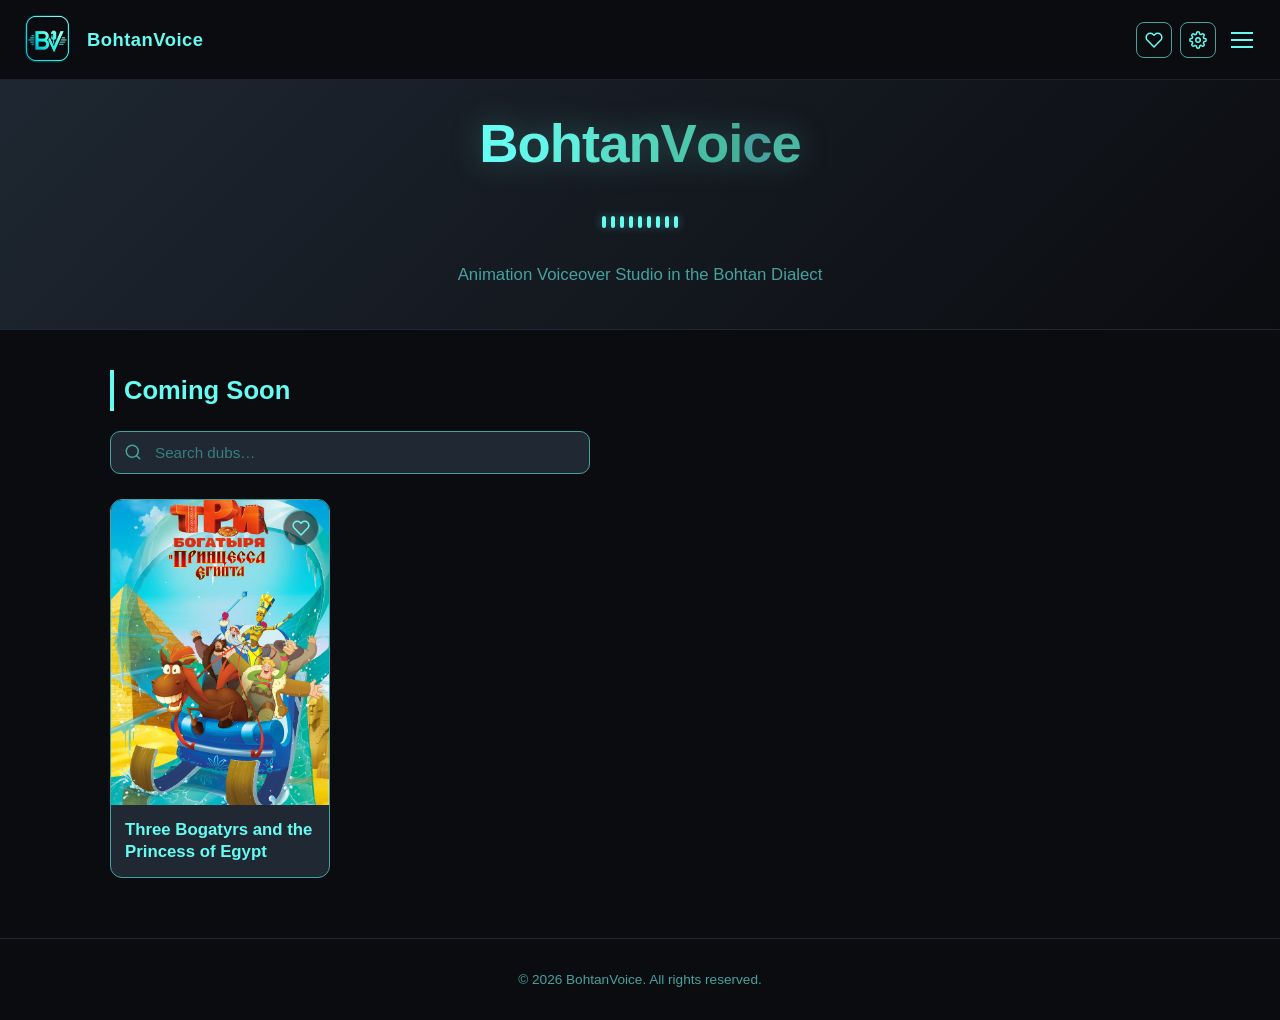
==== commit 893f1e47: "Add files via upload" ====
--- a/index.html
+++ b/index.html
@@ -470,7 +470,7 @@
         }
 
         /* ============================================================
-           HERO TITLE — каждая буква свой оттенок
+           HERO TITLE
            ============================================================ */
         .hero-title {
             font-size: 3.4rem;
@@ -486,75 +486,61 @@
         }
 
         .hero-title:hover {
-            filter: drop-shadow(0 0 25px rgba(102, 252, 241, 0.45));
-        }
-
-        /* Каждая буква — отдельный span с цветом */
+            filter: drop-shadow(0 0 25px rgba(102, 252, 241, 0.5));
+        }
+
         .hero-title .letter {
             display: inline-block;
             color: var(--accent);
-            transition: transform 0.3s ease, color 0.3s ease;
-        }
-
-        /* Плавный оттенок по буквам (имитация градиента) */
-        .hero-title .letter:nth-child(1) { color: #66fcf1; }
-        .hero-title .letter:nth-child(2) { color: #5eebd6; }
-        .hero-title .letter:nth-child(3) { color: #55dac0; }
-        .hero-title .letter:nth-child(4) { color: #4ec9aa; }
-        .hero-title .letter:nth-child(5) { color: #47b894; }
-        .hero-title .letter:nth-child(6) { color: #45a29e; }
-        .hero-title .letter:nth-child(7) { color: #47b894; }
-        .hero-title .letter:nth-child(8) { color: #4ec9aa; }
-        .hero-title .letter:nth-child(9) { color: #55dac0; }
-        .hero-title .letter:nth-child(10) { color: #5eebd6; }
-        .hero-title .letter:nth-child(11) { color: #66fcf1; }
-
-        /* Для светлой темы — тёмные оттенки */
-        html.light-theme .hero-title .letter:nth-child(1) { color: #0e8f86; }
-        html.light-theme .hero-title .letter:nth-child(2) { color: #11887f; }
-        html.light-theme .hero-title .letter:nth-child(3) { color: #148178; }
-        html.light-theme .hero-title .letter:nth-child(4) { color: #167a71; }
-        html.light-theme .hero-title .letter:nth-child(5) { color: #147d75; }
-        html.light-theme .hero-title .letter:nth-child(6) { color: #147d75; }
-        html.light-theme .hero-title .letter:nth-child(7) { color: #167a71; }
-        html.light-theme .hero-title .letter:nth-child(8) { color: #148178; }
-        html.light-theme .hero-title .letter:nth-child(9) { color: #11887f; }
-        html.light-theme .hero-title .letter:nth-child(10) { color: #0e8f86; }
+            transition: color 0.3s ease;
+        }
+
+        /* Тёмная тема — плавный переход оттенков */
+        .hero-title .letter:nth-child(1)  { color: #66fcf1; }
+        .hero-title .letter:nth-child(2)  { color: #63f5e8; }
+        .hero-title .letter:nth-child(3)  { color: #60eede; }
+        .hero-title .letter:nth-child(4)  { color: #5ce7d4; }
+        .hero-title .letter:nth-child(5)  { color: #58dec8; }
+        .hero-title .letter:nth-child(6)  { color: #53d4bb; }
+        .hero-title .letter:nth-child(7)  { color: #4dc8ae; }
+        .hero-title .letter:nth-child(8)  { color: #48bca2; }
+        .hero-title .letter:nth-child(9)  { color: #44b098; }
+        .hero-title .letter:nth-child(10) { color: #45a29e; }
+        .hero-title .letter:nth-child(11) { color: #4ab8a3; }
+
+        /* Светлая тема */
+        html.light-theme .hero-title .letter:nth-child(1)  { color: #0e8f86; }
+        html.light-theme .hero-title .letter:nth-child(2)  { color: #10887f; }
+        html.light-theme .hero-title .letter:nth-child(3)  { color: #128278; }
+        html.light-theme .hero-title .letter:nth-child(4)  { color: #147c72; }
+        html.light-theme .hero-title .letter:nth-child(5)  { color: #157770; }
+        html.light-theme .hero-title .letter:nth-child(6)  { color: #167269; }
+        html.light-theme .hero-title .letter:nth-child(7)  { color: #177066; }
+        html.light-theme .hero-title .letter:nth-child(8)  { color: #167269; }
+        html.light-theme .hero-title .letter:nth-child(9)  { color: #157770; }
+        html.light-theme .hero-title .letter:nth-child(10) { color: #147d75; }
         html.light-theme .hero-title .letter:nth-child(11) { color: #0e8f86; }
 
-        /* АНИМАЦИЯ РАЗЛЁТА — активируется при клике */
-        .hero-title.explode .letter {
-            animation: letterExplode 1.8s cubic-bezier(0.25, 0.46, 0.45, 0.94);
-        }
-
-        @keyframes letterExplode {
-            0% {
-                transform: translate(0, 0) rotate(0deg);
-                opacity: 1;
-            }
-            25% {
-                transform: translate(var(--tx), var(--ty)) rotate(var(--rot));
-                opacity: 1;
-            }
-            50% {
-                transform: translate(var(--tx), var(--ty)) rotate(var(--rot));
-                opacity: 0.9;
-            }
-            100% {
-                transform: translate(0, 0) rotate(0deg);
-                opacity: 1;
-            }
+        /* Анимация волны по тексту — ВЫШЕ + ДОЛЬШЕ */
+        .hero-title.wave-active .letter {
+            animation: letterWave 1.1s ease-in-out;
+        }
+
+        @keyframes letterWave {
+            0%   { transform: translateY(0); }
+            40%  { transform: translateY(-28px); }
+            100% { transform: translateY(0); }
         }
 
         /* ============================================================
-           SOUND WAVE — статичная, оживает при клике
+           SOUND WAVE (не трогаем, но обновлено height)
            ============================================================ */
         .sound-wave {
             display: flex;
             justify-content: center;
             align-items: center;
             gap: 5px;
-            height: 24px;
+            height: 40px;
             margin: 0 auto 20px auto;
         }
 
@@ -568,7 +554,6 @@
             transition: height 0.3s ease;
         }
 
-        /* Когда волна "активна" — прыгает */
         .sound-wave.active span {
             animation: waveBounce 0.6s ease-in-out infinite;
         }
@@ -584,8 +569,8 @@
         .sound-wave.active span:nth-child(9) { animation-delay: 0.05s; }
 
         @keyframes waveBounce {
-            0%, 100% { height: 8px; opacity: 0.6; }
-            50% { height: 22px; opacity: 1; }
+            0%, 100% { height: 4px; opacity: 0.4; }
+            50% { height: 34px; opacity: 1; }
         }
 
         header p { color: var(--accent-soft); font-size: 1.05rem; font-weight: 500; padding: 0 10px; }
@@ -969,7 +954,7 @@
             nav { padding: 10px 15px; }
             header { padding-top: 95px; }
             .hero-title { font-size: 2.4rem; }
-            .sound-wave { height: 18px; gap: 4px; }
+            .sound-wave { height: 32px; gap: 4px; }
             .sound-wave span { width: 3px; }
             .logo-text { display: none; }
             .back-to-top {
@@ -1533,58 +1518,43 @@
         });
 
         // ============================================================
-        // HERO — разбиваем на буквы + клик → разлёт + волна оживает
+        // HERO — буквы подпрыгивают волной + звуковая волна оживает
         // ============================================================
         const heroTitle = document.getElementById('heroTitle');
         const soundWave = document.getElementById('soundWave');
         const titleText = 'BohtanVoice';
 
-        // Создаём буквы
-        titleText.split('').forEach((char, i) => {
+        titleText.split('').forEach(char => {
             const span = document.createElement('span');
             span.className = 'letter';
             span.textContent = char;
             heroTitle.appendChild(span);
         });
 
+        const letters = heroTitle.querySelectorAll('.letter');
         let isAnimating = false;
 
         heroTitle.addEventListener('click', () => {
             if (isAnimating) return;
             isAnimating = true;
 
-            // Каждой букве — своё направление разлёта
-            const letters = heroTitle.querySelectorAll('.letter');
+            // Задержка между буквами — теперь 0.1s (было 0.06s) → волна длиннее
             letters.forEach((letter, i) => {
-                // Случайные направления
-                const angle = (Math.random() * Math.PI * 2);
-                const distance = 80 + Math.random() * 100;
-                const tx = Math.cos(angle) * distance;
-                const ty = Math.sin(angle) * distance - 30;
-                const rot = (Math.random() - 0.5) * 720;
-
-                letter.style.setProperty('--tx', tx + 'px');
-                letter.style.setProperty('--ty', ty + 'px');
-                letter.style.setProperty('--rot', rot + 'deg');
-                letter.style.animationDelay = (i * 0.03) + 's';
+                letter.style.animationDelay = (i * 0.1) + 's';
             });
 
-            // Запускаем анимацию
-            heroTitle.classList.add('explode');
-
-            // Оживляем волну
+            heroTitle.classList.add('wave-active');
             soundWave.classList.add('active');
 
-            // Через 1.8 секунды — убираем
+            // Общая длительность — увеличена, чтобы успеть за последней буквой
+            const totalDuration = 900 + (letters.length * 100);
             setTimeout(() => {
-                heroTitle.classList.remove('explode');
-                letters.forEach(letter => {
-                    letter.style.animationDelay = '';
-                });
+                heroTitle.classList.remove('wave-active');
+                letters.forEach(letter => letter.style.animationDelay = '');
                 isAnimating = false;
-            }, 1800);
-
-            // Волна затихает через 2.5 секунды
+            }, totalDuration);
+
+            // Волна затихает через 2.5s
             setTimeout(() => {
                 soundWave.classList.remove('active');
             }, 2500);
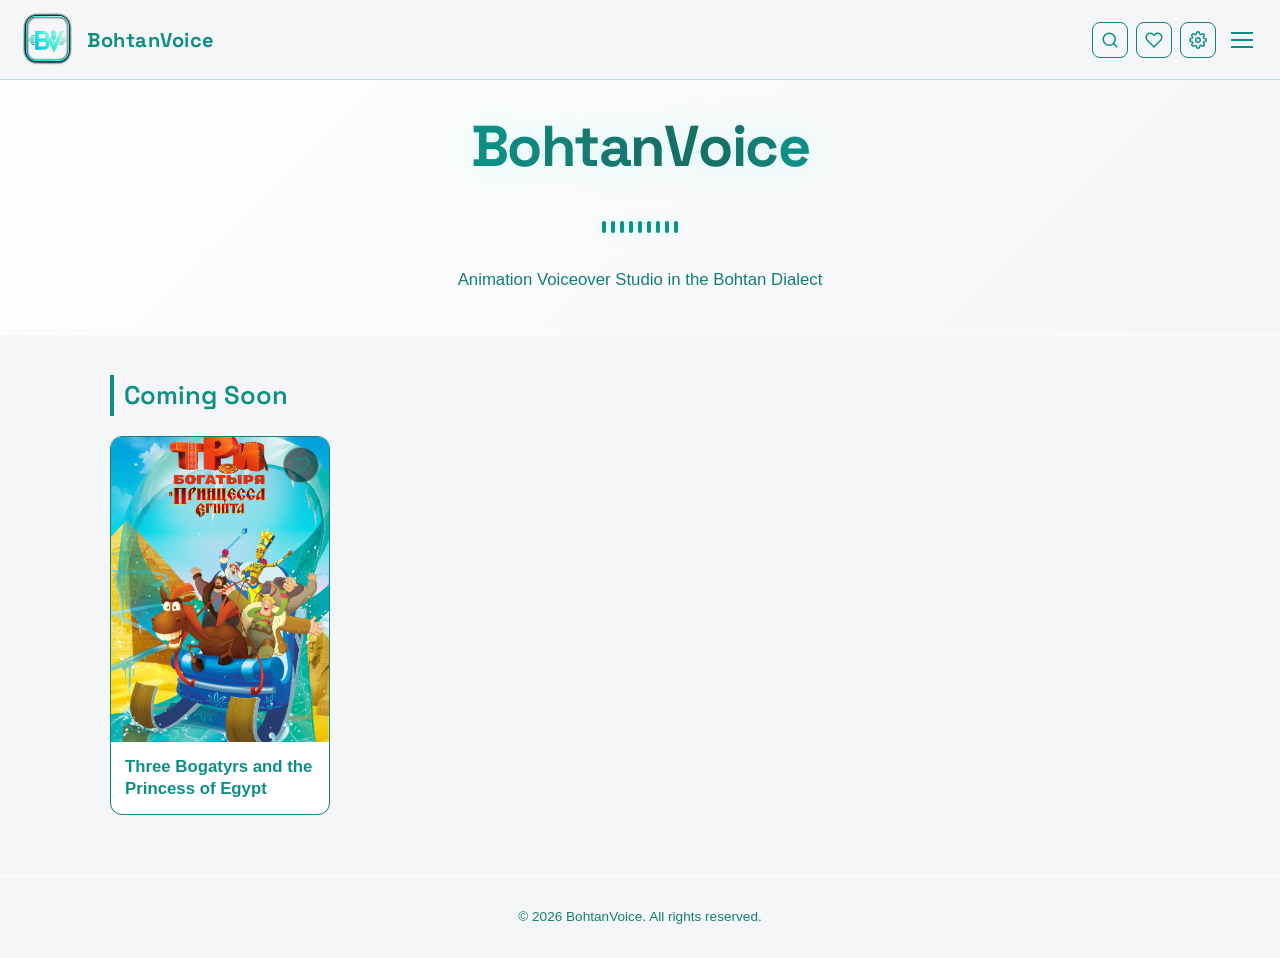
==== commit 8468e675: "Add files via upload" ====
--- a/index.html
+++ b/index.html
@@ -6,453 +6,19 @@
     <meta name="description" content="BohtanVoice — Animation Voiceover Studio in the Bohtan dialect.">
     <meta name="theme-color" content="#0b0c10">
     <link rel="icon" href="logo.png">
+
+    <link rel="preconnect" href="https://fonts.googleapis.com">
+    <link rel="preconnect" href="https://fonts.gstatic.com" crossorigin>
+    <link href="https://fonts.googleapis.com/css2?family=Space+Grotesk:wght@400;500;600;700&display=swap" rel="stylesheet">
+
+    <link rel="stylesheet" href="style.css">
+
     <title>BohtanVoice — Animation Voiceover Studio</title>
+
     <style>
-        :root {
-            --bg-main: #0b0c10;
-            --bg-panel: #1f2833;
-            --accent: #66fcf1;
-            --accent-soft: #45a29e;
-            --text-main: #c5c6c7;
-            --skeleton: #1f2833;
-            --skeleton-shine: #2c3844;
-        }
-
-        html.light-theme {
-            --bg-main: #f4f6f7;
-            --bg-panel: #ffffff;
-            --accent: #0e8f86;
-            --accent-soft: #147d75;
-            --text-main: #2b2f33;
-            --skeleton: #e4e8ea;
-            --skeleton-shine: #f0f3f5;
-        }
-
-        * { margin: 0; padding: 0; box-sizing: border-box; }
-
-        html {
-            scroll-behavior: smooth;
-            scrollbar-width: thin;
-            scrollbar-color: var(--accent-soft) transparent;
-        }
-
-        ::-webkit-scrollbar { width: 8px; height: 8px; }
-        ::-webkit-scrollbar-track { background: transparent; }
-        ::-webkit-scrollbar-thumb {
-            background: var(--accent-soft);
-            border-radius: 8px;
-        }
-        ::-webkit-scrollbar-thumb:hover { background: var(--accent); }
-
-        @media (max-width: 768px) {
-            ::-webkit-scrollbar { width: 0px; height: 0px; }
-            html { scrollbar-width: none; -ms-overflow-style: none; }
-        }
-
-        @keyframes fadeIn {
-            from { opacity: 0; transform: translateY(10px); }
-            to { opacity: 1; transform: translateY(0); }
-        }
-
-        body {
-            background-color: var(--bg-main);
-            color: var(--text-main);
-            font-family: 'Segoe UI', Tahoma, Geneva, Verdana, sans-serif;
-            line-height: 1.6;
-            animation: fadeIn 0.8s ease-out;
-            transition: background-color 0.3s ease, color 0.3s ease;
-        }
-
-        body.panel-open { overflow: hidden; }
-
-        nav {
-            position: fixed;
-            top: 0; left: 0;
-            width: 100%;
-            background-color: #0b0c10;
-            display: flex;
-            justify-content: space-between;
-            align-items: center;
-            padding: 12px 20px;
-            border-bottom: 1px solid rgba(31, 40, 51, 0.8);
-            z-index: 1000;
-            flex-wrap: wrap;
-            gap: 10px;
-            transition: background-color 0.3s ease, border-color 0.3s ease;
-        }
-
-        html.light-theme nav {
-            background-color: #f4f6f7;
-            border-bottom: 1px solid rgba(14, 143, 134, 0.25);
-        }
-
-        .logo-container {
-            display: flex;
-            align-items: center;
-            gap: 12px;
-            text-decoration: none;
-        }
-
-        .site-logo {
-            height: 55px;
-            width: 55px;
-            object-fit: contain;
-            transition: transform 0.3s ease, filter 0.3s ease;
-        }
-
-        .logo-container:hover .site-logo {
-            transform: scale(1.05);
-            filter: drop-shadow(0 0 8px var(--accent));
-        }
-
-        .logo-text {
-            color: var(--accent);
-            font-weight: 700;
-            font-size: 1.15rem;
-            letter-spacing: 0.5px;
-        }
-
-        .nav-actions { display: flex; align-items: center; gap: 8px; }
-
-        .icon-btn {
-            width: 36px; height: 36px;
-            background: none;
-            border: 1px solid var(--accent-soft);
-            border-radius: 8px;
-            color: var(--accent);
-            cursor: pointer;
-            display: flex;
-            align-items: center;
-            justify-content: center;
-            transition: all 0.25s ease;
-            padding: 0;
-            position: relative;
-        }
-
-        .icon-btn:hover {
-            border-color: var(--accent);
-            background-color: rgba(102, 252, 241, 0.08);
-        }
-
-        .icon-btn svg {
-            width: 18px; height: 18px;
-            stroke: currentColor;
-            fill: none;
-            stroke-width: 2;
-            stroke-linecap: round;
-            stroke-linejoin: round;
-        }
-
-        #settingsBtn:hover { transform: rotate(30deg); }
-
-        #favoritesBtn svg {
-            transition: fill 0.25s ease, stroke 0.25s ease, transform 0.25s ease;
-            transform-origin: center;
-        }
-
-        #favoritesBtn:hover svg {
-            fill: var(--accent);
-            transform: scale(1.18);
-            animation: heartBeat 0.9s ease-in-out infinite;
-        }
-
-        #favoritesBtn.has-items svg { fill: var(--accent); }
-        #favoritesBtn.has-items:hover svg { fill: #ff4d6d; stroke: #ff4d6d; }
-        #favoritesBtn:active svg { transform: scale(0.9); animation: none; }
-
-        @keyframes heartBeat {
-            0%   { transform: scale(1.18); }
-            15%  { transform: scale(1.28); }
-            30%  { transform: scale(1.18); }
-            45%  { transform: scale(1.25); }
-            60%  { transform: scale(1.18); }
-            100% { transform: scale(1.18); }
-        }
-
-        .fav-badge {
-            position: absolute;
-            top: -4px; right: -4px;
-            background-color: var(--accent);
-            color: var(--bg-main);
-            font-size: 0.65rem;
-            font-weight: 700;
-            border-radius: 10px;
-            padding: 1px 5px;
-            min-width: 16px;
-            text-align: center;
-            line-height: 1.3;
-            display: none;
-        }
-
-        .fav-badge.visible { display: block; }
-
-        .menu-toggle {
-            width: 36px; height: 36px;
-            background: none;
-            border: none;
-            cursor: pointer;
-            display: flex;
-            flex-direction: column;
-            justify-content: center;
-            align-items: center;
-            gap: 5px;
-        }
-
-        .menu-toggle span {
-            display: block;
-            width: 22px;
-            height: 2px;
-            background-color: var(--accent);
-            transition: transform 0.3s ease, opacity 0.3s ease;
-        }
-
-        .menu-toggle.open span:nth-child(1) { transform: translateY(7px) rotate(45deg); }
-        .menu-toggle.open span:nth-child(2) { opacity: 0; }
-        .menu-toggle.open span:nth-child(3) { transform: translateY(-7px) rotate(-45deg); }
-
-        .nav-links {
-            list-style: none;
-            display: flex;
-            flex-direction: column;
-            gap: 4px;
-            position: absolute;
-            top: 100%;
-            right: 20px;
-            background-color: var(--bg-panel);
-            border: 1px solid var(--accent-soft);
-            border-radius: 8px;
-            padding: 10px;
-            min-width: 180px;
-            box-shadow: 0 12px 30px rgba(0, 0, 0, 0.4);
-            opacity: 0;
-            transform: translateY(-8px);
-            pointer-events: none;
-            transition: opacity 0.25s ease, transform 0.25s ease;
-        }
-
-        .nav-links.open {
-            opacity: 1;
-            transform: translateY(0);
-            pointer-events: auto;
-        }
-
-        .nav-links a {
-            color: var(--text-main);
-            text-decoration: none;
-            transition: color 0.3s ease;
-            font-size: 0.9rem;
-            font-weight: 500;
-            padding: 8px 10px;
-            border-radius: 5px;
-            display: block;
-        }
-
-        .nav-links a:hover {
-            color: var(--accent);
-            background-color: rgba(102, 252, 241, 0.08);
-        }
-
-        .about-overlay {
-            position: fixed;
-            top: 0; left: 0;
-            width: 100%; height: 100%;
-            background: rgba(11, 12, 16, 0.6);
-            opacity: 0;
-            pointer-events: none;
-            transition: opacity 0.35s ease;
-            z-index: 1998;
-        }
-
-        .about-overlay.open { opacity: 1; pointer-events: auto; }
-
-        .about-panel {
-            position: fixed;
-            top: 0; right: 0;
-            width: 320px;
-            max-width: 85%;
-            height: 100%;
-            background-color: var(--bg-panel);
-            border-left: 2px solid var(--accent-soft);
-            box-shadow: none;
-            padding: 90px 25px 25px 25px;
-            transform: translateX(100%);
-            transition: transform 0.35s cubic-bezier(0.165, 0.84, 0.44, 1), background-color 0.3s ease;
-            z-index: 1999;
-            overflow-y: auto;
-        }
-
-        .about-panel.open {
-            transform: translateX(0);
-            box-shadow: -10px 0 30px rgba(0, 0, 0, 0.5);
-        }
-
-        .about-panel h2 {
-            color: var(--accent);
-            font-size: 1.4rem;
-            margin-bottom: 15px;
-        }
-
-        .about-panel p { font-size: 0.95rem; color: var(--text-main); line-height: 1.6; }
-
-        .about-close {
-            position: absolute;
-            top: 20px; right: 20px;
-            background: none;
-            border: none;
-            color: var(--accent);
-            font-size: 1.5rem;
-            cursor: pointer;
-            line-height: 1;
-        }
-
-        .setting-row {
-            display: flex;
-            justify-content: space-between;
-            align-items: center;
-            padding: 16px 0;
-            border-bottom: 1px solid rgba(102, 252, 241, 0.15);
-        }
-
-        .setting-row:last-child { border-bottom: none; }
-        .setting-label { font-size: 0.95rem; color: var(--text-main); }
-
-        .switch {
-            position: relative;
-            display: inline-block;
-            width: 44px;
-            height: 24px;
-            flex-shrink: 0;
-        }
-
-        .switch input { opacity: 0; width: 0; height: 0; }
-
-        .switch-slider {
-            position: absolute;
-            cursor: pointer;
-            top: 0; left: 0; right: 0; bottom: 0;
-            background-color: rgba(197, 198, 199, 0.25);
-            border: 1px solid var(--accent-soft);
-            transition: 0.3s;
-            border-radius: 24px;
-        }
-
-        .switch-slider::before {
-            position: absolute;
-            content: "";
-            height: 16px;
-            width: 16px;
-            left: 3px;
-            bottom: 2px;
-            background-color: var(--accent-soft);
-            transition: 0.3s;
-            border-radius: 50%;
-        }
-
-        .switch input:checked + .switch-slider {
-            background-color: rgba(102, 252, 241, 0.25);
-        }
-
-        .switch input:checked + .switch-slider::before {
-            transform: translateX(20px);
-            background-color: var(--accent);
-        }
-
-        .lang-toggle { display: flex; gap: 6px; }
-
-        .lang-btn {
-            background: none;
-            border: 1px solid var(--accent-soft);
-            color: var(--text-main);
-            padding: 5px 12px;
-            border-radius: 6px;
-            font-size: 0.85rem;
-            cursor: pointer;
-            transition: all 0.25s ease;
-        }
-
-        .lang-btn.active {
-            background-color: var(--accent);
-            color: var(--bg-main);
-            border-color: var(--accent);
-            font-weight: 600;
-        }
-
-        .fav-list {
-            list-style: none;
-            display: flex;
-            flex-direction: column;
-            gap: 10px;
-            margin-top: 10px;
-        }
-
-        .fav-item {
-            display: flex;
-            align-items: center;
-            gap: 12px;
-            padding: 10px;
-            background-color: var(--bg-main);
-            border: 1px solid var(--accent-soft);
-            border-radius: 10px;
-            text-decoration: none;
-            color: inherit;
-            transition: all 0.25s ease;
-        }
-
-        .fav-item:hover {
-            border-color: var(--accent);
-            transform: translateX(3px);
-            box-shadow: 0 6px 18px rgba(102, 252, 241, 0.12);
-        }
-
-        .fav-item-thumb {
-            width: 42px;
-            height: 56px;
-            border-radius: 6px;
-            object-fit: cover;
-            flex-shrink: 0;
-            background-color: var(--bg-panel);
-        }
-
-        .fav-item-title {
-            font-size: 0.9rem;
-            color: var(--accent);
-            font-weight: 600;
-            flex-grow: 1;
-            line-height: 1.3;
-        }
-
-        .fav-item-remove {
-            background: none;
-            border: none;
-            color: var(--accent-soft);
-            cursor: pointer;
-            font-size: 1.3rem;
-            line-height: 1;
-            padding: 2px 6px;
-            border-radius: 5px;
-            transition: all 0.2s ease;
-            flex-shrink: 0;
-        }
-
-        .fav-item-remove:hover {
-            color: #ff6b6b;
-            background-color: rgba(255, 107, 107, 0.1);
-        }
-
-        .fav-empty {
-            text-align: center;
-            padding: 30px 10px;
-            color: var(--accent-soft);
-            font-size: 0.9rem;
-            line-height: 1.6;
-        }
-
-        .fav-empty-icon {
-            font-size: 2.5rem;
-            display: block;
-            margin-bottom: 12px;
-            opacity: 0.5;
-        }
+        /* ============================================================
+           Стили, уникальные для главной страницы
+           ============================================================ */
 
         header {
             background: linear-gradient(135deg, var(--bg-panel), var(--bg-main), var(--bg-panel));
@@ -469,13 +35,11 @@
             100% { background-position: 0% 50%; }
         }
 
-        /* ============================================================
-           HERO TITLE
-           ============================================================ */
         .hero-title {
-            font-size: 3.4rem;
-            font-weight: 800;
-            letter-spacing: -1px;
+            font-family: 'Space Grotesk', 'Segoe UI', sans-serif;
+            font-size: calc(3.6rem * var(--font-scale));
+            font-weight: 700;
+            letter-spacing: -1.5px;
             margin: 0 0 15px 0;
             text-align: center;
             display: inline-block;
@@ -491,11 +55,9 @@
 
         .hero-title .letter {
             display: inline-block;
-            color: var(--accent);
             transition: color 0.3s ease;
         }
 
-        /* Тёмная тема — плавный переход оттенков */
         .hero-title .letter:nth-child(1)  { color: #66fcf1; }
         .hero-title .letter:nth-child(2)  { color: #63f5e8; }
         .hero-title .letter:nth-child(3)  { color: #60eede; }
@@ -508,7 +70,6 @@
         .hero-title .letter:nth-child(10) { color: #45a29e; }
         .hero-title .letter:nth-child(11) { color: #4ab8a3; }
 
-        /* Светлая тема */
         html.light-theme .hero-title .letter:nth-child(1)  { color: #0e8f86; }
         html.light-theme .hero-title .letter:nth-child(2)  { color: #10887f; }
         html.light-theme .hero-title .letter:nth-child(3)  { color: #128278; }
@@ -521,7 +82,6 @@
         html.light-theme .hero-title .letter:nth-child(10) { color: #147d75; }
         html.light-theme .hero-title .letter:nth-child(11) { color: #0e8f86; }
 
-        /* Анимация волны по тексту — ВЫШЕ + ДОЛЬШЕ */
         .hero-title.wave-active .letter {
             animation: letterWave 1.1s ease-in-out;
         }
@@ -532,9 +92,6 @@
             100% { transform: translateY(0); }
         }
 
-        /* ============================================================
-           SOUND WAVE (не трогаем, но обновлено height)
-           ============================================================ */
         .sound-wave {
             display: flex;
             justify-content: center;
@@ -573,95 +130,25 @@
             50% { height: 34px; opacity: 1; }
         }
 
-        header p { color: var(--accent-soft); font-size: 1.05rem; font-weight: 500; padding: 0 10px; }
+        header p {
+            color: var(--accent-soft);
+            font-size: calc(1.05rem * var(--font-scale));
+            font-weight: 500;
+            padding: 0 10px;
+        }
 
         .container { max-width: 1100px; margin: 40px auto; padding: 0 20px; }
 
         .section-title {
             color: var(--accent);
-            font-size: 1.6rem;
+            font-family: 'Space Grotesk', 'Segoe UI', sans-serif;
+            font-weight: 600;
+            font-size: calc(1.6rem * var(--font-scale));
             margin-bottom: 20px;
             border-left: 4px solid var(--accent);
             padding-left: 10px;
             margin-top: 40px;
         }
-
-        .search-wrapper {
-            margin: 0 0 25px;
-            position: relative;
-            max-width: 480px;
-        }
-
-        .search-input {
-            width: 100%;
-            padding: 12px 44px 12px 44px;
-            background-color: var(--bg-panel);
-            border: 1px solid var(--accent-soft);
-            border-radius: 10px;
-            color: var(--text-main);
-            font-size: 0.95rem;
-            font-family: inherit;
-            transition: all 0.25s ease;
-            outline: none;
-        }
-
-        .search-input::placeholder {
-            color: var(--accent-soft);
-            opacity: 0.7;
-        }
-
-        .search-input:focus {
-            border-color: var(--accent);
-            box-shadow: 0 0 0 3px rgba(102, 252, 241, 0.15);
-        }
-
-        html.light-theme .search-input:focus {
-            box-shadow: 0 0 0 3px rgba(14, 143, 134, 0.15);
-        }
-
-        .search-icon {
-            position: absolute;
-            left: 14px;
-            top: 50%;
-            transform: translateY(-50%);
-            width: 18px;
-            height: 18px;
-            stroke: var(--accent-soft);
-            fill: none;
-            stroke-width: 2;
-            stroke-linecap: round;
-            stroke-linejoin: round;
-            pointer-events: none;
-            transition: stroke 0.25s ease;
-        }
-
-        .search-input:focus ~ .search-icon {
-            stroke: var(--accent);
-        }
-
-        .search-clear {
-            position: absolute;
-            right: 12px;
-            top: 50%;
-            transform: translateY(-50%);
-            background: none;
-            border: none;
-            color: var(--accent-soft);
-            cursor: pointer;
-            font-size: 1.3rem;
-            line-height: 1;
-            padding: 4px 8px;
-            border-radius: 5px;
-            display: none;
-            transition: all 0.2s ease;
-        }
-
-        .search-clear:hover {
-            color: var(--accent);
-            background-color: rgba(102, 252, 241, 0.08);
-        }
-
-        .search-clear.visible { display: block; }
 
         .no-results {
             display: none;
@@ -688,7 +175,24 @@
             grid-template-columns: repeat(auto-fit, minmax(180px, 220px));
             gap: 20px;
             justify-content: start;
-        }
+            transition: all 0.3s ease;
+        }
+
+        html.density-compact .projects-grid {
+            grid-template-columns: repeat(auto-fit, minmax(150px, 180px));
+            gap: 14px;
+        }
+
+        html.density-compact .poster-info { padding: 10px; }
+        html.density-compact .poster-info h3 { font-size: calc(0.95rem * var(--font-scale)); }
+
+        html.density-comfortable .projects-grid {
+            grid-template-columns: repeat(auto-fit, minmax(210px, 260px));
+            gap: 28px;
+        }
+
+        html.density-comfortable .poster-info { padding: 18px; }
+        html.density-comfortable .poster-info h3 { font-size: calc(1.2rem * var(--font-scale)); }
 
         .poster-card {
             display: block;
@@ -863,110 +367,21 @@
 
         .poster-info h3 {
             color: var(--accent);
-            font-size: 1.05rem;
+            font-size: calc(1.05rem * var(--font-scale));
             line-height: 1.3;
         }
 
-        footer {
-            text-align: center;
-            padding: 30px;
-            background-color: var(--bg-main);
-            color: var(--accent-soft);
-            border-top: 1px solid var(--bg-panel);
-            font-size: 0.85rem;
-            margin-top: 60px;
-        }
-
-        .back-to-top {
-            position: fixed;
-            bottom: 24px; right: 24px;
-            width: 48px; height: 48px;
-            border-radius: 50%;
-            background-color: var(--bg-panel);
-            border: 1px solid var(--accent-soft);
-            color: var(--accent);
-            cursor: pointer;
-            display: flex;
-            align-items: center;
-            justify-content: center;
-            opacity: 0;
-            transform: translateY(20px) scale(0.9);
-            pointer-events: none;
-            transition: all 0.3s cubic-bezier(0.165, 0.84, 0.44, 1);
-            box-shadow: 0 8px 24px rgba(0, 0, 0, 0.4);
-            z-index: 900;
-        }
-
-        .back-to-top.visible {
-            opacity: 1;
-            transform: translateY(0) scale(1);
-            pointer-events: auto;
-        }
-
-        .back-to-top:hover {
-            background-color: var(--accent);
-            color: var(--bg-main);
-            border-color: var(--accent);
-            transform: translateY(-3px) scale(1.05);
-            box-shadow: 0 12px 30px rgba(102, 252, 241, 0.35);
-        }
-
-        .back-to-top svg {
-            width: 22px; height: 22px;
-            stroke: currentColor;
-            fill: none;
-            stroke-width: 2.5;
-            stroke-linecap: round;
-            stroke-linejoin: round;
-        }
-
-        .toast {
-            position: fixed;
-            bottom: 24px;
-            left: 50%;
-            transform: translateX(-50%) translateY(20px);
-            background: var(--bg-panel);
-            color: var(--text-main);
-            border: 1px solid var(--accent);
-            border-radius: 10px;
-            padding: 12px 20px;
-            font-size: 0.9rem;
-            box-shadow: 0 12px 30px rgba(0, 0, 0, 0.35);
-            opacity: 0;
-            pointer-events: none;
-            transition: opacity 0.3s ease, transform 0.3s ease;
-            z-index: 3000;
-            max-width: 90%;
-            text-align: center;
-            display: flex;
-            align-items: center;
-            gap: 8px;
-        }
-
-        .toast.show {
-            opacity: 1;
-            transform: translateX(-50%) translateY(0);
-        }
-
-        .toast-icon { font-size: 1.1rem; line-height: 1; }
-
         @media(max-width: 600px) {
-            nav { padding: 10px 15px; }
             header { padding-top: 95px; }
-            .hero-title { font-size: 2.4rem; }
+            .hero-title { font-size: calc(2.4rem * var(--font-scale)); letter-spacing: -1px; }
             .sound-wave { height: 32px; gap: 4px; }
             .sound-wave span { width: 3px; }
-            .logo-text { display: none; }
-            .back-to-top {
-                bottom: 16px; right: 16px;
-                width: 44px; height: 44px;
-            }
-            .toast { bottom: 80px; }
         }
     </style>
 </head>
 <body>
 
+    <!-- ================= NAV ================= -->
     <nav>
         <a href="index.html" class="logo-container">
             <img src="logo.png" alt="BohtanVoice" class="site-logo">
@@ -974,6 +389,13 @@
         </a>
 
         <div class="nav-actions">
+            <button class="icon-btn" id="searchNavBtn" aria-label="Search">
+                <svg viewBox="0 0 24 24">
+                    <circle cx="11" cy="11" r="8"></circle>
+                    <line x1="21" y1="21" x2="16.65" y2="16.65"></line>
+                </svg>
+            </button>
+
             <button class="icon-btn" id="favoritesBtn" aria-label="Favorites">
                 <svg viewBox="0 0 24 24">
                     <path d="M20.84 4.61a5.5 5.5 0 0 0-7.78 0L12 5.67l-1.06-1.06a5.5 5.5 0 0 0-7.78 7.78l1.06 1.06L12 21.23l7.78-7.78 1.06-1.06a5.5 5.5 0 0 0 0-7.78z"></path>
@@ -1003,6 +425,27 @@
         </ul>
     </nav>
 
+    <!-- Раскрывающийся поиск -->
+    <div class="nav-search-wrap" id="navSearchWrap">
+        <div class="nav-search-box">
+            <svg class="nav-search-icon" viewBox="0 0 24 24">
+                <circle cx="11" cy="11" r="8"></circle>
+                <line x1="21" y1="21" x2="16.65" y2="16.65"></line>
+            </svg>
+            <input
+                type="text"
+                class="nav-search-input"
+                id="navSearchInput"
+                placeholder="Search dubs…"
+                data-en-placeholder="Search dubs…"
+                data-ru-placeholder="Поиск озвучек…"
+                autocomplete="off">
+            <button class="nav-search-clear" id="navSearchClear" aria-label="Clear">&times;</button>
+        </div>
+        <div class="nav-search-results" id="navSearchResults"></div>
+    </div>
+
+    <!-- ================= HEADER ================= -->
     <header>
         <h1 class="hero-title" id="heroTitle" aria-label="BohtanVoice"></h1>
         <div class="sound-wave" id="soundWave" aria-hidden="true">
@@ -1013,44 +456,12 @@
         <p data-en="Animation Voiceover Studio in the Bohtan Dialect" data-ru="Студия озвучивания мультфильмов на диалекте Bohtan">Animation Voiceover Studio in the Bohtan Dialect</p>
     </header>
 
+    <!-- ================= CONTENT ================= -->
     <div class="container">
 
         <h2 id="projects" class="section-title" data-en="Coming Soon" data-ru="Скоро на сайте">Coming Soon</h2>
 
-        <div class="search-wrapper">
-            <input
-                type="text"
-                class="search-input"
-                id="searchInput"
-                placeholder="Search dubs…"
-                data-en-placeholder="Search dubs…"
-                data-ru-placeholder="Поиск озвучек…"
-                autocomplete="off">
-            <svg class="search-icon" viewBox="0 0 24 24">
-                <circle cx="11" cy="11" r="8"></circle>
-                <line x1="21" y1="21" x2="16.65" y2="16.65"></line>
-            </svg>
-            <button class="search-clear" id="searchClear" aria-label="Clear">&times;</button>
-        </div>
-
-        <div class="projects-grid" id="projectsGrid">
-
-            <a href="video1.html" class="poster-card" data-search="три богатыря и принцесса египта princess of egypt богатыри" data-video-id="video1">
-                <div class="poster-image-box">
-                    <img src="poster1.jpg" alt="Три богатыря и Принцесса Египта poster" fetchpriority="high">
-                    <button class="fav-toggle" data-fav-id="video1" aria-label="Add to favorites">
-                        <svg viewBox="0 0 24 24">
-                            <path d="M20.84 4.61a5.5 5.5 0 0 0-7.78 0L12 5.67l-1.06-1.06a5.5 5.5 0 0 0-7.78 7.78l1.06 1.06L12 21.23l7.78-7.78 1.06-1.06a5.5 5.5 0 0 0 0-7.78z"></path>
-                        </svg>
-                    </button>
-                    <div class="play-overlay"><span></span></div>
-                </div>
-                <div class="poster-info">
-                    <h3 data-en="Three Bogatyrs and the Princess of Egypt" data-ru="Три богатыря и Принцесса Египта">Three Bogatyrs and the Princess of Egypt</h3>
-                </div>
-            </a>
-
-        </div>
+        <div class="projects-grid" id="projectsGrid"></div>
 
         <div class="no-results" id="noResults">
             <span class="no-results-emoji">🔍</span>
@@ -1059,10 +470,12 @@
 
     </div>
 
+    <!-- ================= FOOTER ================= -->
     <footer>
         <p>&copy; 2026 BohtanVoice. All rights reserved.</p>
     </footer>
 
+    <!-- ================= PANELS ================= -->
     <div class="about-overlay" id="aboutOverlay"></div>
     <div class="about-panel" id="aboutPanel">
         <button class="about-close" id="aboutClose">&times;</button>
@@ -1087,11 +500,12 @@
         <h2 data-en="Settings" data-ru="Настройки">Settings</h2>
 
         <div class="setting-row">
-            <span class="setting-label" data-en="Dark theme" data-ru="Тёмная тема">Dark theme</span>
-            <label class="switch">
-                <input type="checkbox" id="themeSwitch">
-                <span class="switch-slider"></span>
-            </label>
+            <span class="setting-label" data-en="Theme" data-ru="Тема">Theme</span>
+            <div class="lang-toggle" id="themeToggle">
+                <button class="lang-btn" data-theme="auto" data-en="Auto" data-ru="Авто">Auto</button>
+                <button class="lang-btn" data-theme="light" data-en="Light" data-ru="Светлая">Light</button>
+                <button class="lang-btn" data-theme="dark" data-en="Dark" data-ru="Тёмная">Dark</button>
+            </div>
         </div>
 
         <div class="setting-row">
@@ -1101,6 +515,49 @@
                 <button class="lang-btn" id="langRu">RU</button>
             </div>
         </div>
+
+        <div class="setting-row">
+            <span class="setting-label" data-en="Font size" data-ru="Размер шрифта">Font size</span>
+            <div class="lang-toggle" id="fontSizeToggle">
+                <button class="lang-btn size-btn" data-size="small">A</button>
+                <button class="lang-btn size-btn" data-size="normal">A</button>
+                <button class="lang-btn size-btn" data-size="large">A</button>
+            </div>
+        </div>
+
+        <div class="setting-row">
+            <span class="setting-label" data-en="Density" data-ru="Плотность">Density</span>
+            <div class="lang-toggle" id="densityToggle">
+                <button class="lang-btn density-btn" data-density="compact" aria-label="Compact">
+                    <svg viewBox="0 0 24 24" fill="none" stroke="currentColor" stroke-width="2" stroke-linecap="round" stroke-linejoin="round">
+                        <rect x="3" y="3" width="8" height="8" rx="1.5"/>
+                        <rect x="13" y="3" width="8" height="8" rx="1.5"/>
+                        <rect x="3" y="13" width="8" height="8" rx="1.5"/>
+                        <rect x="13" y="13" width="8" height="8" rx="1.5"/>
+                    </svg>
+                </button>
+                <button class="lang-btn density-btn" data-density="normal" aria-label="Normal">
+                    <svg viewBox="0 0 24 24" fill="none" stroke="currentColor" stroke-width="2" stroke-linecap="round" stroke-linejoin="round">
+                        <rect x="3" y="3" width="8" height="18" rx="1.5"/>
+                        <rect x="13" y="3" width="8" height="18" rx="1.5"/>
+                    </svg>
+                </button>
+                <button class="lang-btn density-btn" data-density="comfortable" aria-label="Comfortable">
+                    <svg viewBox="0 0 24 24" fill="none" stroke="currentColor" stroke-width="2" stroke-linecap="round" stroke-linejoin="round">
+                        <rect x="3" y="3" width="18" height="8" rx="1.5"/>
+                        <rect x="3" y="13" width="18" height="8" rx="1.5"/>
+                    </svg>
+                </button>
+            </div>
+        </div>
+
+        <div class="setting-row">
+            <span class="setting-label" data-en="Auto animation" data-ru="Анимация при входе">Auto animation</span>
+            <label class="switch">
+                <input type="checkbox" id="autowaveSwitch" checked>
+                <span class="switch-slider"></span>
+            </label>
+        </div>
     </div>
 
     <div class="about-overlay" id="favoritesOverlay"></div>
@@ -1116,448 +573,159 @@
         </div>
     </div>
 
+    <!-- ================= BACK TO TOP ================= -->
     <button class="back-to-top" id="backToTop" aria-label="Back to top">
         <svg viewBox="0 0 24 24">
             <polyline points="18 15 12 9 6 15"></polyline>
         </svg>
     </button>
 
+    <!-- ================= TOAST ================= -->
     <div class="toast" id="toast">
         <span class="toast-icon" id="toastIcon">✓</span>
         <span id="toastText"></span>
     </div>
 
+    <!-- ================= SCRIPTS ================= -->
+    <script src="videos.js"></script>
+    <script src="app.js"></script>
+
     <script>
-        const STORAGE = {
-            theme: 'bv_theme',
-            lang: 'bv_lang',
-            favorites: 'bv_favorites'
-        };
-
-        const menuToggle = document.getElementById('menuToggle');
-        const navLinks = document.getElementById('navLinks');
-
-        menuToggle.addEventListener('click', () => {
-            menuToggle.classList.toggle('open');
-            navLinks.classList.toggle('open');
-        });
-
-        document.querySelectorAll('.nav-links a').forEach(link => {
-            link.addEventListener('click', () => {
-                menuToggle.classList.remove('open');
-                navLinks.classList.remove('open');
+        /* ============================================================
+           Логика, уникальная для главной страницы
+           ============================================================ */
+
+        /* ---------- Построение сетки постеров из ALL_VIDEOS ---------- */
+        function buildProjectsGrid() {
+            const grid = document.getElementById('projectsGrid');
+            const lang = getLang();
+            grid.innerHTML = '';
+
+            ALL_VIDEOS.forEach(vid => {
+                const title = getVideoTitle(vid, lang);
+
+                const card = document.createElement('a');
+                card.href = vid.url;
+                card.className = 'poster-card';
+                card.setAttribute('data-video-id', vid.id);
+                card.setAttribute('data-search', `${vid.searchRu || ''} ${vid.searchEn || ''}`.toLowerCase());
+
+                card.innerHTML = `
+                    <div class="poster-image-box">
+                        <img src="${vid.poster}" alt="${title}" loading="lazy">
+                        <button class="fav-toggle" data-fav-id="${vid.id}" aria-label="Add to favorites">
+                            <svg viewBox="0 0 24 24">
+                                <path d="M20.84 4.61a5.5 5.5 0 0 0-7.78 0L12 5.67l-1.06-1.06a5.5 5.5 0 0 0-7.78 7.78l1.06 1.06L12 21.23l7.78-7.78 1.06-1.06a5.5 5.5 0 0 0 0-7.78z"></path>
+                            </svg>
+                        </button>
+                        <div class="play-overlay"><span></span></div>
+                    </div>
+                    <div class="poster-info">
+                        <h3>${title}</h3>
+                    </div>
+                `;
+
+                grid.appendChild(card);
             });
-        });
-
-        const toastEl = document.getElementById('toast');
-        const toastIcon = document.getElementById('toastIcon');
-        const toastText = document.getElementById('toastText');
-        let toastTimer;
-
-        function showToast(text, icon = '✓', duration = 2200) {
-            toastIcon.textContent = icon;
-            toastText.textContent = text;
-            toastEl.classList.add('show');
-            clearTimeout(toastTimer);
-            toastTimer = setTimeout(() => toastEl.classList.remove('show'), duration);
-        }
-
-        function bindPanel(linkId, panelId, overlayId, closeId) {
-            const link = document.getElementById(linkId);
-            const panel = document.getElementById(panelId);
-            const overlay = document.getElementById(overlayId);
-            const close = document.getElementById(closeId);
-
-            const open = (e) => {
-                if (e) e.preventDefault();
-                panel.classList.add('open');
-                overlay.classList.add('open');
-                document.body.classList.add('panel-open');
-            };
-            const shut = () => {
-                panel.classList.remove('open');
-                overlay.classList.remove('open');
-                setTimeout(() => {
-                    if (!document.querySelector('.about-panel.open')) {
-                        document.body.classList.remove('panel-open');
-                    }
-                }, 50);
-            };
-
-            if (link) link.addEventListener('click', open);
-            if (close) close.addEventListener('click', shut);
-            if (overlay) overlay.addEventListener('click', shut);
-
-            return { open, shut };
-        }
-
-        bindPanel('aboutLink', 'aboutPanel', 'aboutOverlay', 'aboutClose');
-        bindPanel('projectLink', 'projectPanel', 'projectOverlay', 'projectClose');
-        const settings = bindPanel(null, 'settingsPanel', 'settingsOverlay', 'settingsClose');
-        const favorites = bindPanel(null, 'favoritesPanel', 'favoritesOverlay', 'favoritesClose');
-
-        document.getElementById('settingsBtn').addEventListener('click', (e) => {
-            e.preventDefault();
-            menuToggle.classList.remove('open');
-            navLinks.classList.remove('open');
-            settings.open();
-        });
-
-        document.getElementById('favoritesBtn').addEventListener('click', (e) => {
-            e.preventDefault();
-            menuToggle.classList.remove('open');
-            navLinks.classList.remove('open');
-            renderFavorites();
-            favorites.open();
-        });
-
-        document.addEventListener('keydown', (e) => {
-            if (e.key === 'Escape') {
-                document.querySelectorAll('.about-panel.open').forEach(p => p.classList.remove('open'));
-                document.querySelectorAll('.about-overlay.open').forEach(o => o.classList.remove('open'));
-                document.body.classList.remove('panel-open');
-            }
-        });
-
-        const themeSwitch = document.getElementById('themeSwitch');
-
-        function applyTheme(theme) {
-            const isDark = theme === 'dark';
-            document.documentElement.classList.toggle('light-theme', !isDark);
-            themeSwitch.checked = isDark;
-            const meta = document.querySelector('meta[name="theme-color"]');
-            if (meta) meta.setAttribute('content', isDark ? '#0b0c10' : '#f4f6f7');
-        }
-
-        const savedTheme = localStorage.getItem(STORAGE.theme) || 'dark';
-        applyTheme(savedTheme);
-
-        themeSwitch.addEventListener('change', () => {
-            const theme = themeSwitch.checked ? 'dark' : 'light';
-            localStorage.setItem(STORAGE.theme, theme);
-            applyTheme(theme);
-        });
-
-        const langEnBtn = document.getElementById('langEn');
-        const langRuBtn = document.getElementById('langRu');
-
-        function applyLanguage(lang) {
-            document.querySelectorAll('[data-en]').forEach(el => {
-                el.innerHTML = lang === 'ru' ? el.getAttribute('data-ru') : el.getAttribute('data-en');
+
+            /* Skeleton loading */
+            grid.querySelectorAll('.poster-image-box img').forEach(img => {
+                const box = img.parentElement;
+                const markLoaded = () => {
+                    img.classList.add('loaded');
+                    box.classList.add('loaded');
+                };
+                if (img.complete && img.naturalWidth > 0) markLoaded();
+                else {
+                    img.addEventListener('load', markLoaded);
+                    img.addEventListener('error', markLoaded);
+                }
             });
-            langEnBtn.classList.toggle('active', lang === 'en');
-            langRuBtn.classList.toggle('active', lang === 'ru');
-            document.documentElement.lang = lang;
-        }
-
-        const savedLang = localStorage.getItem(STORAGE.lang) || 'en';
-        applyLanguage(savedLang);
-
-        langEnBtn.addEventListener('click', () => {
-            localStorage.setItem(STORAGE.lang, 'en');
-            applyLanguage('en');
-            renderFavorites();
-        });
-
-        langRuBtn.addEventListener('click', () => {
-            localStorage.setItem(STORAGE.lang, 'ru');
-            applyLanguage('ru');
-            renderFavorites();
-        });
-
-        window.addEventListener('storage', (e) => {
-            if (e.key === STORAGE.theme) applyTheme(e.newValue || 'dark');
-            if (e.key === STORAGE.lang) {
-                applyLanguage(e.newValue || 'en');
-                updateSearchPlaceholder(e.newValue || 'en');
-                renderFavorites();
-            }
-            if (e.key === STORAGE.favorites) {
-                updateBadge();
-                applyFavStateOnPosters();
-                renderFavorites();
-            }
-        });
-
-        document.querySelectorAll('.poster-image-box img').forEach(img => {
-            const box = img.parentElement;
-            const markLoaded = () => {
-                img.classList.add('loaded');
-                box.classList.add('loaded');
-            };
-
-            if (img.complete && img.naturalWidth > 0) {
-                markLoaded();
-            } else {
-                img.addEventListener('load', markLoaded);
-                img.addEventListener('error', markLoaded);
-            }
-        });
-
-        const favoritesBtn = document.getElementById('favoritesBtn');
-        const favBadge = document.getElementById('favBadge');
-        const favList = document.getElementById('favList');
-        const favEmpty = document.getElementById('favEmpty');
-
-        function getFavorites() {
-            try {
-                return JSON.parse(localStorage.getItem(STORAGE.favorites)) || [];
-            } catch {
-                return [];
-            }
-        }
-
-        function setFavorites(list) {
-            localStorage.setItem(STORAGE.favorites, JSON.stringify(list));
-        }
-
-        function updateBadge() {
-            const favs = getFavorites();
-            if (favs.length > 0) {
-                favBadge.textContent = favs.length;
-                favBadge.classList.add('visible');
-                favoritesBtn.classList.add('has-items');
-            } else {
-                favBadge.classList.remove('visible');
-                favoritesBtn.classList.remove('has-items');
-            }
-        }
-
-        function applyFavStateOnPosters() {
-            const favs = getFavorites();
-            document.querySelectorAll('.fav-toggle').forEach(btn => {
-                const id = btn.getAttribute('data-fav-id');
-                btn.classList.toggle('is-fav', favs.includes(id));
-            });
-        }
-
-        document.querySelectorAll('.fav-toggle').forEach(btn => {
-            btn.addEventListener('click', (e) => {
-                e.preventDefault();
-                e.stopPropagation();
-
-                const id = btn.getAttribute('data-fav-id');
-                const lang = localStorage.getItem(STORAGE.lang) || 'en';
-                let favs = getFavorites();
-                const wasFav = favs.includes(id);
-
-                if (wasFav) {
-                    favs = favs.filter(x => x !== id);
-                    showToast(
-                        lang === 'ru' ? 'Удалено из избранного' : 'Removed from favorites',
-                        '💔'
-                    );
-                } else {
-                    favs.push(id);
-                    btn.classList.add('just-clicked');
-                    setTimeout(() => btn.classList.remove('just-clicked'), 500);
-                    showToast(
-                        lang === 'ru' ? 'Добавлено в избранное' : 'Added to favorites',
-                        '❤️'
-                    );
-                }
-
-                setFavorites(favs);
-                updateBadge();
-                applyFavStateOnPosters();
-            });
-        });
-
-        function renderFavorites() {
-            const favs = getFavorites();
-            favList.innerHTML = '';
-
-            if (favs.length === 0) {
-                favEmpty.style.display = 'block';
-                return;
-            }
-            favEmpty.style.display = 'none';
-
-            favs.forEach(id => {
-                const card = document.querySelector(`.poster-card[data-video-id="${id}"]`);
-                if (!card) return;
-
-                const link = card.getAttribute('href');
-                const poster = card.querySelector('.poster-image-box img')?.getAttribute('src') || '';
-                const titleEl = card.querySelector('.poster-info h3');
-                const title = titleEl ? titleEl.textContent.trim() : id;
-
-                const li = document.createElement('li');
-                li.innerHTML = `
-                    <a href="${link}" class="fav-item">
-                        <img class="fav-item-thumb" src="${poster}" alt="">
-                        <span class="fav-item-title">${title}</span>
-                        <button class="fav-item-remove" data-remove-id="${id}" aria-label="Remove">&times;</button>
-                    </a>
-                `;
-                favList.appendChild(li);
-            });
-
-            favList.querySelectorAll('.fav-item-remove').forEach(btn => {
+
+            /* Кнопки избранного */
+            grid.querySelectorAll('.fav-toggle').forEach(btn => {
                 btn.addEventListener('click', (e) => {
                     e.preventDefault();
                     e.stopPropagation();
-
-                    const id = btn.getAttribute('data-remove-id');
-                    const lang = localStorage.getItem(STORAGE.lang) || 'en';
-                    let favs = getFavorites();
-                    favs = favs.filter(x => x !== id);
-                    setFavorites(favs);
-
-                    updateBadge();
-                    applyFavStateOnPosters();
-                    renderFavorites();
-                    showToast(
-                        lang === 'ru' ? 'Удалено из избранного' : 'Removed from favorites',
-                        '💔'
-                    );
+                    toggleFavorite(btn.getAttribute('data-fav-id'), btn);
                 });
             });
-        }
-
-        updateBadge();
-        applyFavStateOnPosters();
-        renderFavorites();
-
-        const revealEls = document.querySelectorAll('.poster-card');
-
-        if ('IntersectionObserver' in window) {
-            const observer = new IntersectionObserver((entries) => {
-                entries.forEach((entry, i) => {
-                    if (entry.isIntersecting) {
-                        setTimeout(() => {
-                            entry.target.classList.add('revealed');
-                        }, i * 80);
-                        observer.unobserve(entry.target);
-                    }
-                });
-            }, {
-                threshold: 0.15,
-                rootMargin: '0px 0px -40px 0px'
+
+            applyFavStateOnPosters();
+        }
+
+        /* ---------- Reveal on scroll ---------- */
+        function initReveal() {
+            const els = document.querySelectorAll('.poster-card');
+            if ('IntersectionObserver' in window) {
+                const observer = new IntersectionObserver((entries) => {
+                    entries.forEach((entry, i) => {
+                        if (entry.isIntersecting) {
+                            setTimeout(() => entry.target.classList.add('revealed'), i * 80);
+                            observer.unobserve(entry.target);
+                        }
+                    });
+                }, { threshold: 0.15, rootMargin: '0px 0px -40px 0px' });
+                els.forEach(el => observer.observe(el));
+            } else {
+                els.forEach(el => el.classList.add('revealed'));
+            }
+        }
+
+        /* ---------- Hero animation ---------- */
+        function initHero() {
+            const heroTitle = document.getElementById('heroTitle');
+            const soundWave = document.getElementById('soundWave');
+            const text = 'BohtanVoice';
+
+            heroTitle.innerHTML = '';
+            text.split('').forEach(ch => {
+                const s = document.createElement('span');
+                s.className = 'letter';
+                s.textContent = ch;
+                heroTitle.appendChild(s);
             });
 
-            revealEls.forEach(el => observer.observe(el));
-        } else {
-            revealEls.forEach(el => el.classList.add('revealed'));
-        }
-
-        const searchInput = document.getElementById('searchInput');
-        const searchClear = document.getElementById('searchClear');
-        const projectsGrid = document.getElementById('projectsGrid');
-        const noResults = document.getElementById('noResults');
-        const posterCards = projectsGrid.querySelectorAll('.poster-card');
-
-        function filterPosters() {
-            const query = searchInput.value.trim().toLowerCase();
-            let visibleCount = 0;
-
-            posterCards.forEach(card => {
-                const searchData = (card.getAttribute('data-search') || '').toLowerCase();
-                const textContent = card.textContent.toLowerCase();
-                const haystack = searchData + ' ' + textContent;
-
-                const matches = query === '' || haystack.includes(query);
-
-                if (matches) {
-                    card.style.display = '';
-                    card.classList.add('revealed');
-                    visibleCount++;
-                } else {
-                    card.style.display = 'none';
+            const letters = heroTitle.querySelectorAll('.letter');
+            let animating = false;
+
+            function startWave() {
+                if (animating) return;
+                animating = true;
+
+                letters.forEach((l, i) => l.style.animationDelay = (i * 0.1) + 's');
+                heroTitle.classList.add('wave-active');
+                soundWave.classList.add('active');
+
+                setTimeout(() => {
+                    heroTitle.classList.remove('wave-active');
+                    letters.forEach(l => l.style.animationDelay = '');
+                    animating = false;
+                }, 900 + letters.length * 100);
+
+                setTimeout(() => soundWave.classList.remove('active'), 2500);
+            }
+
+            heroTitle.addEventListener('click', startWave);
+
+            window.addEventListener('load', () => {
+                if (localStorage.getItem(STORAGE.autowave) !== 'off') {
+                    setTimeout(startWave, 1000);
                 }
             });
-
-            if (visibleCount === 0 && query !== '') {
-                noResults.classList.add('visible');
-            } else {
-                noResults.classList.remove('visible');
-            }
-
-            if (query !== '') {
-                searchClear.classList.add('visible');
-            } else {
-                searchClear.classList.remove('visible');
-            }
-        }
-
-        searchInput.addEventListener('input', filterPosters);
-
-        searchClear.addEventListener('click', () => {
-            searchInput.value = '';
-            filterPosters();
-            searchInput.focus();
-        });
-
-        function updateSearchPlaceholder(lang) {
-            const placeholder = lang === 'ru'
-                ? searchInput.getAttribute('data-ru-placeholder')
-                : searchInput.getAttribute('data-en-placeholder');
-            searchInput.placeholder = placeholder;
-        }
-
-        updateSearchPlaceholder(localStorage.getItem(STORAGE.lang) || 'en');
-
-        langEnBtn.addEventListener('click', () => updateSearchPlaceholder('en'));
-        langRuBtn.addEventListener('click', () => updateSearchPlaceholder('ru'));
-
-        const backToTop = document.getElementById('backToTop');
-
-        function toggleBackToTop() {
-            if (window.scrollY > 400) {
-                backToTop.classList.add('visible');
-            } else {
-                backToTop.classList.remove('visible');
-            }
-        }
-
-        window.addEventListener('scroll', toggleBackToTop, { passive: true });
-        toggleBackToTop();
-
-        backToTop.addEventListener('click', () => {
-            window.scrollTo({ top: 0, behavior: 'smooth' });
-        });
-
-        // ============================================================
-        // HERO — буквы подпрыгивают волной + звуковая волна оживает
-        // ============================================================
-        const heroTitle = document.getElementById('heroTitle');
-        const soundWave = document.getElementById('soundWave');
-        const titleText = 'BohtanVoice';
-
-        titleText.split('').forEach(char => {
-            const span = document.createElement('span');
-            span.className = 'letter';
-            span.textContent = char;
-            heroTitle.appendChild(span);
-        });
-
-        const letters = heroTitle.querySelectorAll('.letter');
-        let isAnimating = false;
-
-        heroTitle.addEventListener('click', () => {
-            if (isAnimating) return;
-            isAnimating = true;
-
-            // Задержка между буквами — теперь 0.1s (было 0.06s) → волна длиннее
-            letters.forEach((letter, i) => {
-                letter.style.animationDelay = (i * 0.1) + 's';
-            });
-
-            heroTitle.classList.add('wave-active');
-            soundWave.classList.add('active');
-
-            // Общая длительность — увеличена, чтобы успеть за последней буквой
-            const totalDuration = 900 + (letters.length * 100);
-            setTimeout(() => {
-                heroTitle.classList.remove('wave-active');
-                letters.forEach(letter => letter.style.animationDelay = '');
-                isAnimating = false;
-            }, totalDuration);
-
-            // Волна затихает через 2.5s
-            setTimeout(() => {
-                soundWave.classList.remove('active');
-            }, 2500);
+        }
+
+        /* ---------- Запуск ---------- */
+        document.addEventListener('DOMContentLoaded', () => {
+            buildProjectsGrid();
+            initReveal();
+            initHero();
+
+            /* Перестроить сетку при смене языка */
+            const langEnBtn = document.getElementById('langEn');
+            const langRuBtn = document.getElementById('langRu');
+            if (langEnBtn) langEnBtn.addEventListener('click', () => setTimeout(buildProjectsGrid, 0));
+            if (langRuBtn) langRuBtn.addEventListener('click', () => setTimeout(buildProjectsGrid, 0));
         });
     </script>
 
--- a/style.css
+++ b/style.css
@@ -0,0 +1,809 @@
+/* ============================================================
+   BohtanVoice — общие стили
+   ============================================================ */
+
+:root {
+    --bg-main: #0b0c10;
+    --bg-panel: #1f2833;
+    --accent: #66fcf1;
+    --accent-soft: #45a29e;
+    --text-main: #c5c6c7;
+    --text-dim: #8a8b8c;
+    --skeleton: #1f2833;
+    --skeleton-shine: #2c3844;
+    --font-scale: 1;
+}
+
+html.light-theme {
+    --bg-main: #f4f6f7;
+    --bg-panel: #ffffff;
+    --accent: #0e8f86;
+    --accent-soft: #147d75;
+    --text-main: #2b2f33;
+    --text-dim: #6b7280;
+    --skeleton: #e4e8ea;
+    --skeleton-shine: #f0f3f5;
+}
+
+html.font-small { --font-scale: 0.88; }
+html.font-large { --font-scale: 1.15; }
+
+* { margin: 0; padding: 0; box-sizing: border-box; }
+
+html {
+    scroll-behavior: smooth;
+    scrollbar-width: thin;
+    scrollbar-color: var(--accent-soft) transparent;
+}
+
+::-webkit-scrollbar { width: 8px; height: 8px; }
+::-webkit-scrollbar-track { background: transparent; }
+::-webkit-scrollbar-thumb {
+    background: var(--accent-soft);
+    border-radius: 8px;
+}
+::-webkit-scrollbar-thumb:hover { background: var(--accent); }
+
+@media (max-width: 768px) {
+    ::-webkit-scrollbar { width: 0; height: 0; }
+    html { scrollbar-width: none; -ms-overflow-style: none; }
+}
+
+@keyframes fadeIn {
+    from { opacity: 0; transform: translateY(10px); }
+    to { opacity: 1; transform: translateY(0); }
+}
+
+body {
+    background-color: var(--bg-main);
+    color: var(--text-main);
+    font-family: 'Segoe UI', Tahoma, Geneva, Verdana, sans-serif;
+    line-height: 1.6;
+    font-size: calc(16px * var(--font-scale));
+    animation: fadeIn 0.8s ease-out;
+    transition: background-color 0.3s ease, color 0.3s ease;
+}
+
+body.panel-open { overflow: hidden; }
+
+/* ============================================================
+   NAV
+   ============================================================ */
+nav {
+    position: fixed;
+    top: 0; left: 0;
+    width: 100%;
+    background-color: #0b0c10;
+    display: flex;
+    justify-content: space-between;
+    align-items: center;
+    padding: 12px 20px;
+    border-bottom: 1px solid rgba(31, 40, 51, 0.8);
+    z-index: 1000;
+    flex-wrap: wrap;
+    gap: 10px;
+    transition: background-color 0.3s ease, border-color 0.3s ease;
+}
+
+html.light-theme nav {
+    background-color: #f4f6f7;
+    border-bottom: 1px solid rgba(14, 143, 134, 0.25);
+}
+
+.logo-container {
+    display: flex;
+    align-items: center;
+    gap: 12px;
+    text-decoration: none;
+}
+
+.site-logo {
+    height: 55px;
+    width: 55px;
+    object-fit: contain;
+    transition: transform 0.3s ease, filter 0.3s ease;
+}
+
+.logo-container:hover .site-logo {
+    transform: scale(1.05);
+    filter: drop-shadow(0 0 8px var(--accent));
+}
+
+.logo-text {
+    color: var(--accent);
+    font-family: 'Space Grotesk', 'Segoe UI', sans-serif;
+    font-weight: 700;
+    font-size: calc(1.25rem * var(--font-scale));
+    letter-spacing: 0.5px;
+}
+
+.nav-actions { display: flex; align-items: center; gap: 8px; }
+
+.icon-btn {
+    width: 36px; height: 36px;
+    background: none;
+    border: 1px solid var(--accent-soft);
+    border-radius: 8px;
+    color: var(--accent);
+    cursor: pointer;
+    display: flex;
+    align-items: center;
+    justify-content: center;
+    transition: all 0.25s ease;
+    padding: 0;
+    position: relative;
+    text-decoration: none;
+}
+
+.icon-btn:hover {
+    border-color: var(--accent);
+    background-color: rgba(102, 252, 241, 0.08);
+}
+
+.icon-btn svg {
+    width: 18px; height: 18px;
+    stroke: currentColor;
+    fill: none;
+    stroke-width: 2;
+    stroke-linecap: round;
+    stroke-linejoin: round;
+}
+
+#settingsBtn:hover { transform: rotate(30deg); }
+
+#favoritesBtn svg {
+    transition: fill 0.25s ease, stroke 0.25s ease, transform 0.25s ease;
+    transform-origin: center;
+}
+
+#favoritesBtn:hover svg {
+    fill: var(--accent);
+    transform: scale(1.18);
+    animation: heartBeat 0.9s ease-in-out infinite;
+}
+
+#favoritesBtn.has-items svg { fill: var(--accent); }
+#favoritesBtn.has-items:hover svg { fill: #ff4d6d; stroke: #ff4d6d; }
+#favoritesBtn:active svg { transform: scale(0.9); animation: none; }
+
+@keyframes heartBeat {
+    0%   { transform: scale(1.18); }
+    15%  { transform: scale(1.28); }
+    30%  { transform: scale(1.18); }
+    45%  { transform: scale(1.25); }
+    60%  { transform: scale(1.18); }
+    100% { transform: scale(1.18); }
+}
+
+.fav-badge {
+    position: absolute;
+    top: -4px; right: -4px;
+    background-color: var(--accent);
+    color: var(--bg-main);
+    font-size: 0.65rem;
+    font-weight: 700;
+    border-radius: 10px;
+    padding: 1px 5px;
+    min-width: 16px;
+    text-align: center;
+    line-height: 1.3;
+    display: none;
+}
+
+.fav-badge.visible { display: block; }
+
+.menu-toggle {
+    width: 36px; height: 36px;
+    background: none;
+    border: none;
+    cursor: pointer;
+    display: flex;
+    flex-direction: column;
+    justify-content: center;
+    align-items: center;
+    gap: 5px;
+}
+
+.menu-toggle span {
+    display: block;
+    width: 22px;
+    height: 2px;
+    background-color: var(--accent);
+    transition: transform 0.3s ease, opacity 0.3s ease;
+}
+
+.menu-toggle.open span:nth-child(1) { transform: translateY(7px) rotate(45deg); }
+.menu-toggle.open span:nth-child(2) { opacity: 0; }
+.menu-toggle.open span:nth-child(3) { transform: translateY(-7px) rotate(-45deg); }
+
+.nav-links {
+    list-style: none;
+    display: flex;
+    flex-direction: column;
+    gap: 4px;
+    position: absolute;
+    top: 100%;
+    right: 20px;
+    background-color: var(--bg-panel);
+    border: 1px solid var(--accent-soft);
+    border-radius: 8px;
+    padding: 10px;
+    min-width: 180px;
+    box-shadow: 0 12px 30px rgba(0, 0, 0, 0.4);
+    opacity: 0;
+    transform: translateY(-8px);
+    pointer-events: none;
+    transition: opacity 0.25s ease, transform 0.25s ease;
+}
+
+.nav-links.open {
+    opacity: 1;
+    transform: translateY(0);
+    pointer-events: auto;
+}
+
+.nav-links a {
+    color: var(--text-main);
+    text-decoration: none;
+    transition: color 0.3s ease;
+    font-size: calc(0.9rem * var(--font-scale));
+    font-weight: 500;
+    padding: 8px 10px;
+    border-radius: 5px;
+    display: block;
+}
+
+.nav-links a:hover {
+    color: var(--accent);
+    background-color: rgba(102, 252, 241, 0.08);
+}
+
+/* ============================================================
+   NAV SEARCH — раскрывающийся поиск в навбаре
+   ============================================================ */
+.nav-search-wrap {
+    position: fixed;
+    top: 80px;
+    left: 0;
+    width: 100%;
+    padding: 0 20px;
+    z-index: 999;
+    pointer-events: none;
+    opacity: 0;
+    transform: translateY(-10px);
+    transition: opacity 0.25s ease, transform 0.25s ease;
+}
+
+.nav-search-wrap.open {
+    pointer-events: auto;
+    opacity: 1;
+    transform: translateY(0);
+}
+
+.nav-search-box {
+    max-width: 720px;
+    margin: 0 auto;
+    position: relative;
+    background-color: var(--bg-panel);
+    border: 1px solid var(--accent);
+    border-radius: 12px;
+    box-shadow: 0 16px 40px rgba(0, 0, 0, 0.5);
+    padding: 4px;
+}
+
+.nav-search-input {
+    width: 100%;
+    padding: 13px 44px 13px 44px;
+    background: transparent;
+    border: none;
+    color: var(--text-main);
+    font-size: 0.95rem;
+    font-family: inherit;
+    outline: none;
+    border-radius: 10px;
+}
+
+.nav-search-input::placeholder {
+    color: var(--accent-soft);
+    opacity: 0.7;
+}
+
+.nav-search-box .nav-search-icon {
+    position: absolute;
+    left: 16px;
+    top: 50%;
+    transform: translateY(-50%);
+    width: 18px;
+    height: 18px;
+    stroke: var(--accent-soft);
+    fill: none;
+    stroke-width: 2;
+    stroke-linecap: round;
+    stroke-linejoin: round;
+    pointer-events: none;
+}
+
+.nav-search-box .nav-search-clear {
+    position: absolute;
+    right: 12px;
+    top: 50%;
+    transform: translateY(-50%);
+    background: none;
+    border: none;
+    color: var(--accent-soft);
+    cursor: pointer;
+    font-size: 1.3rem;
+    line-height: 1;
+    padding: 4px 8px;
+    border-radius: 5px;
+    display: none;
+    transition: all 0.2s ease;
+}
+
+.nav-search-box .nav-search-clear.visible { display: block; }
+
+.nav-search-box .nav-search-clear:hover {
+    color: var(--accent);
+    background-color: rgba(102, 252, 241, 0.08);
+}
+
+.nav-search-results {
+    max-width: 720px;
+    margin: 8px auto 0;
+    background-color: var(--bg-panel);
+    border: 1px solid var(--accent-soft);
+    border-radius: 12px;
+    box-shadow: 0 16px 40px rgba(0, 0, 0, 0.5);
+    max-height: 60vh;
+    overflow-y: auto;
+    padding: 8px;
+    display: none;
+}
+
+.nav-search-results.open { display: block; }
+
+.nav-search-result {
+    display: flex;
+    align-items: center;
+    gap: 12px;
+    padding: 10px;
+    text-decoration: none;
+    color: inherit;
+    border-radius: 8px;
+    transition: background 0.2s ease;
+}
+
+.nav-search-result:hover {
+    background-color: rgba(102, 252, 241, 0.08);
+}
+
+.nav-search-result img {
+    width: 42px;
+    height: 56px;
+    object-fit: cover;
+    border-radius: 6px;
+    flex-shrink: 0;
+    background-color: var(--bg-main);
+}
+
+.nav-search-result-title {
+    color: var(--accent);
+    font-weight: 600;
+    font-size: 0.95rem;
+    line-height: 1.3;
+}
+
+.nav-search-no-results {
+    text-align: center;
+    padding: 24px 12px;
+    color: var(--accent-soft);
+    font-size: 0.9rem;
+}
+
+#searchNavBtn.active {
+    border-color: var(--accent);
+    background-color: rgba(102, 252, 241, 0.15);
+}
+
+@media (max-width: 600px) {
+    .nav-search-wrap { top: 72px; padding: 0 12px; }
+    .nav-search-input { font-size: 0.9rem; padding: 12px 40px 12px 40px; }
+}
+
+/* ============================================================
+   Анимация иконки поиска при наведении (стучание)
+   ============================================================ */
+#searchNavBtn svg {
+    transition: fill 0.25s ease, stroke 0.25s ease, transform 0.25s ease;
+    transform-origin: center;
+}
+
+#searchNavBtn:hover svg {
+    animation: searchLook 1.1s ease-in-out infinite;
+    stroke-width: 2.4;
+}
+
+#searchNavBtn:hover {
+    border-color: var(--accent);
+    background-color: rgba(102, 252, 241, 0.08);
+}
+
+#searchNavBtn:active svg {
+    transform: scale(0.9);
+    animation: none;
+}
+
+@keyframes searchLook {
+    0%, 100% { transform: translate(0, 0) rotate(0); }
+    20%      { transform: translate(-3px, -2px) rotate(-12deg); }
+    40%      { transform: translate(3px, 2px) rotate(12deg); }
+    60%      { transform: translate(-2px, 2px) rotate(-8deg); }
+    80%      { transform: translate(2px, -2px) rotate(8deg); }
+}
+
+/* ============================================================
+   PANELS (side)
+   ============================================================ */
+.about-overlay {
+    position: fixed;
+    top: 0; left: 0;
+    width: 100%; height: 100%;
+    background: rgba(11, 12, 16, 0.6);
+    opacity: 0;
+    pointer-events: none;
+    transition: opacity 0.35s ease;
+    z-index: 1998;
+}
+
+.about-overlay.open { opacity: 1; pointer-events: auto; }
+
+.about-panel {
+    position: fixed;
+    top: 0; right: 0;
+    width: 340px;
+    max-width: 90%;
+    height: 100%;
+    background-color: var(--bg-panel);
+    border-left: 2px solid var(--accent-soft);
+    box-shadow: none;
+    padding: 90px 25px 25px 25px;
+    transform: translateX(100%);
+    transition: transform 0.35s cubic-bezier(0.165, 0.84, 0.44, 1), background-color 0.3s ease;
+    z-index: 1999;
+    overflow-y: auto;
+}
+
+.about-panel.open {
+    transform: translateX(0);
+    box-shadow: -10px 0 30px rgba(0, 0, 0, 0.5);
+}
+
+.about-panel h2 {
+    color: var(--accent);
+    font-size: 1.4rem;
+    margin-bottom: 15px;
+}
+
+.about-panel p { font-size: 0.95rem; color: var(--text-main); line-height: 1.6; }
+
+.about-close {
+    position: absolute;
+    top: 20px; right: 20px;
+    background: none;
+    border: none;
+    color: var(--accent);
+    font-size: 1.5rem;
+    cursor: pointer;
+    line-height: 1;
+}
+
+/* ============================================================
+   SETTINGS
+   ============================================================ */
+.setting-row {
+    display: flex;
+    justify-content: space-between;
+    align-items: center;
+    padding: 14px 0;
+    border-bottom: 1px solid rgba(102, 252, 241, 0.15);
+    gap: 10px;
+}
+
+.setting-row:last-child { border-bottom: none; }
+.setting-label { font-size: 0.95rem; color: var(--text-main); flex-shrink: 0; }
+
+.switch {
+    position: relative;
+    display: inline-block;
+    width: 44px;
+    height: 24px;
+    flex-shrink: 0;
+}
+
+.switch input { opacity: 0; width: 0; height: 0; }
+
+.switch-slider {
+    position: absolute;
+    cursor: pointer;
+    top: 0; left: 0; right: 0; bottom: 0;
+    background-color: rgba(197, 198, 199, 0.25);
+    border: 1px solid var(--accent-soft);
+    transition: 0.3s;
+    border-radius: 24px;
+}
+
+.switch-slider::before {
+    position: absolute;
+    content: "";
+    height: 16px;
+    width: 16px;
+    left: 3px;
+    bottom: 2px;
+    background-color: var(--accent-soft);
+    transition: 0.3s;
+    border-radius: 50%;
+}
+
+.switch input:checked + .switch-slider {
+    background-color: rgba(102, 252, 241, 0.25);
+}
+
+.switch input:checked + .switch-slider::before {
+    transform: translateX(20px);
+    background-color: var(--accent);
+}
+
+.lang-toggle { display: flex; gap: 6px; flex-wrap: wrap; }
+
+.lang-btn {
+    background: none;
+    border: 1px solid var(--accent-soft);
+    color: var(--text-main);
+    padding: 5px 12px;
+    border-radius: 6px;
+    font-size: 0.85rem;
+    cursor: pointer;
+    transition: all 0.25s ease;
+    font-family: inherit;
+    min-width: 38px;
+}
+
+.lang-btn.active {
+    background-color: var(--accent);
+    color: var(--bg-main);
+    border-color: var(--accent);
+    font-weight: 600;
+}
+
+.lang-btn:hover:not(.active) {
+    border-color: var(--accent);
+    background-color: rgba(102, 252, 241, 0.08);
+}
+
+.size-btn[data-size="small"] { font-size: 0.75rem; }
+.size-btn[data-size="normal"] { font-size: 0.95rem; }
+.size-btn[data-size="large"] { font-size: 1.1rem; }
+
+.density-btn {
+    display: flex;
+    align-items: center;
+    justify-content: center;
+    padding: 6px 0;
+    min-width: 44px;
+    width: 44px;
+    height: 34px;
+}
+
+.density-btn svg {
+    width: 20px;
+    height: 20px;
+    display: block;
+    flex-shrink: 0;
+}
+
+.density-btn.active {
+    background-color: rgba(102, 252, 241, 0.15);
+    border-color: var(--accent);
+    color: var(--accent);
+}
+
+.density-btn.active svg {
+    stroke: var(--accent);
+    stroke-width: 2.5;
+}
+
+/* ============================================================
+   FAVORITES LIST
+   ============================================================ */
+.fav-list {
+    list-style: none;
+    display: flex;
+    flex-direction: column;
+    gap: 10px;
+    margin-top: 10px;
+}
+
+.fav-item {
+    display: flex;
+    align-items: center;
+    gap: 12px;
+    padding: 10px;
+    background-color: var(--bg-main);
+    border: 1px solid var(--accent-soft);
+    border-radius: 10px;
+    text-decoration: none;
+    color: inherit;
+    transition: all 0.25s ease;
+}
+
+.fav-item:hover {
+    border-color: var(--accent);
+    transform: translateX(3px);
+    box-shadow: 0 6px 18px rgba(102, 252, 241, 0.12);
+}
+
+.fav-item-thumb {
+    width: 42px;
+    height: 56px;
+    border-radius: 6px;
+    object-fit: cover;
+    flex-shrink: 0;
+    background-color: var(--bg-panel);
+}
+
+.fav-item-title {
+    font-size: 0.9rem;
+    color: var(--accent);
+    font-weight: 600;
+    flex-grow: 1;
+    line-height: 1.3;
+}
+
+.fav-item-remove {
+    background: none;
+    border: none;
+    color: var(--accent-soft);
+    cursor: pointer;
+    font-size: 1.3rem;
+    line-height: 1;
+    padding: 2px 6px;
+    border-radius: 5px;
+    transition: all 0.2s ease;
+    flex-shrink: 0;
+}
+
+.fav-item-remove:hover {
+    color: #ff6b6b;
+    background-color: rgba(255, 107, 107, 0.1);
+}
+
+.fav-empty {
+    text-align: center;
+    padding: 30px 10px;
+    color: var(--accent-soft);
+    font-size: 0.9rem;
+    line-height: 1.6;
+}
+
+.fav-empty-icon {
+    font-size: 2.5rem;
+    display: block;
+    margin-bottom: 12px;
+    opacity: 0.5;
+}
+
+/* ============================================================
+   TOAST
+   ============================================================ */
+.toast {
+    position: fixed;
+    bottom: 24px;
+    left: 50%;
+    transform: translateX(-50%) translateY(20px);
+    background: var(--bg-panel);
+    color: var(--text-main);
+    border: 1px solid var(--accent);
+    border-radius: 10px;
+    padding: 12px 20px;
+    font-size: 0.9rem;
+    box-shadow: 0 12px 30px rgba(0, 0, 0, 0.35);
+    opacity: 0;
+    pointer-events: none;
+    transition: opacity 0.3s ease, transform 0.3s ease;
+    z-index: 3000;
+    max-width: 90%;
+    text-align: center;
+    display: flex;
+    align-items: center;
+    gap: 8px;
+}
+
+.toast.show {
+    opacity: 1;
+    transform: translateX(-50%) translateY(0);
+}
+
+.toast-icon { font-size: 1.1rem; line-height: 1; }
+
+/* ============================================================
+   BACK TO TOP
+   ============================================================ */
+.back-to-top {
+    position: fixed;
+    bottom: 24px; right: 24px;
+    width: 48px; height: 48px;
+    border-radius: 50%;
+    background-color: var(--bg-panel);
+    border: 1px solid var(--accent-soft);
+    color: var(--accent);
+    cursor: pointer;
+    display: flex;
+    align-items: center;
+    justify-content: center;
+    opacity: 0;
+    transform: translateY(20px) scale(0.9);
+    pointer-events: none;
+    transition: all 0.3s cubic-bezier(0.165, 0.84, 0.44, 1);
+    box-shadow: 0 8px 24px rgba(0, 0, 0, 0.4);
+    z-index: 900;
+}
+
+.back-to-top.visible {
+    opacity: 1;
+    transform: translateY(0) scale(1);
+    pointer-events: auto;
+}
+
+.back-to-top:hover {
+    background-color: var(--accent);
+    color: var(--bg-main);
+    border-color: var(--accent);
+    transform: translateY(-3px) scale(1.05);
+    box-shadow: 0 12px 30px rgba(102, 252, 241, 0.35);
+}
+
+.back-to-top svg {
+    width: 22px; height: 22px;
+    stroke: currentColor;
+    fill: none;
+    stroke-width: 2.5;
+    stroke-linecap: round;
+    stroke-linejoin: round;
+}
+
+/* ============================================================
+   FOOTER
+   ============================================================ */
+footer {
+    text-align: center;
+    padding: 30px;
+    background-color: var(--bg-main);
+    color: var(--accent-soft);
+    border-top: 1px solid var(--bg-panel);
+    font-size: 0.85rem;
+    margin-top: 60px;
+}
+
+/* ============================================================
+   RESPONSIVE
+   ============================================================ */
+@media (max-width: 600px) {
+    nav { padding: 10px 15px; }
+    .logo-text { display: none; }
+    .back-to-top {
+        bottom: 16px; right: 16px;
+        width: 44px; height: 44px;
+    }
+    .toast { bottom: 80px; }
+    .about-panel { width: 100%; max-width: 100%; }
+    .density-btn {
+        min-width: 40px;
+        width: 40px;
+        height: 32px;
+        padding: 5px 0;
+    }
+    .density-btn svg {
+        width: 18px;
+        height: 18px;
+    }
+}
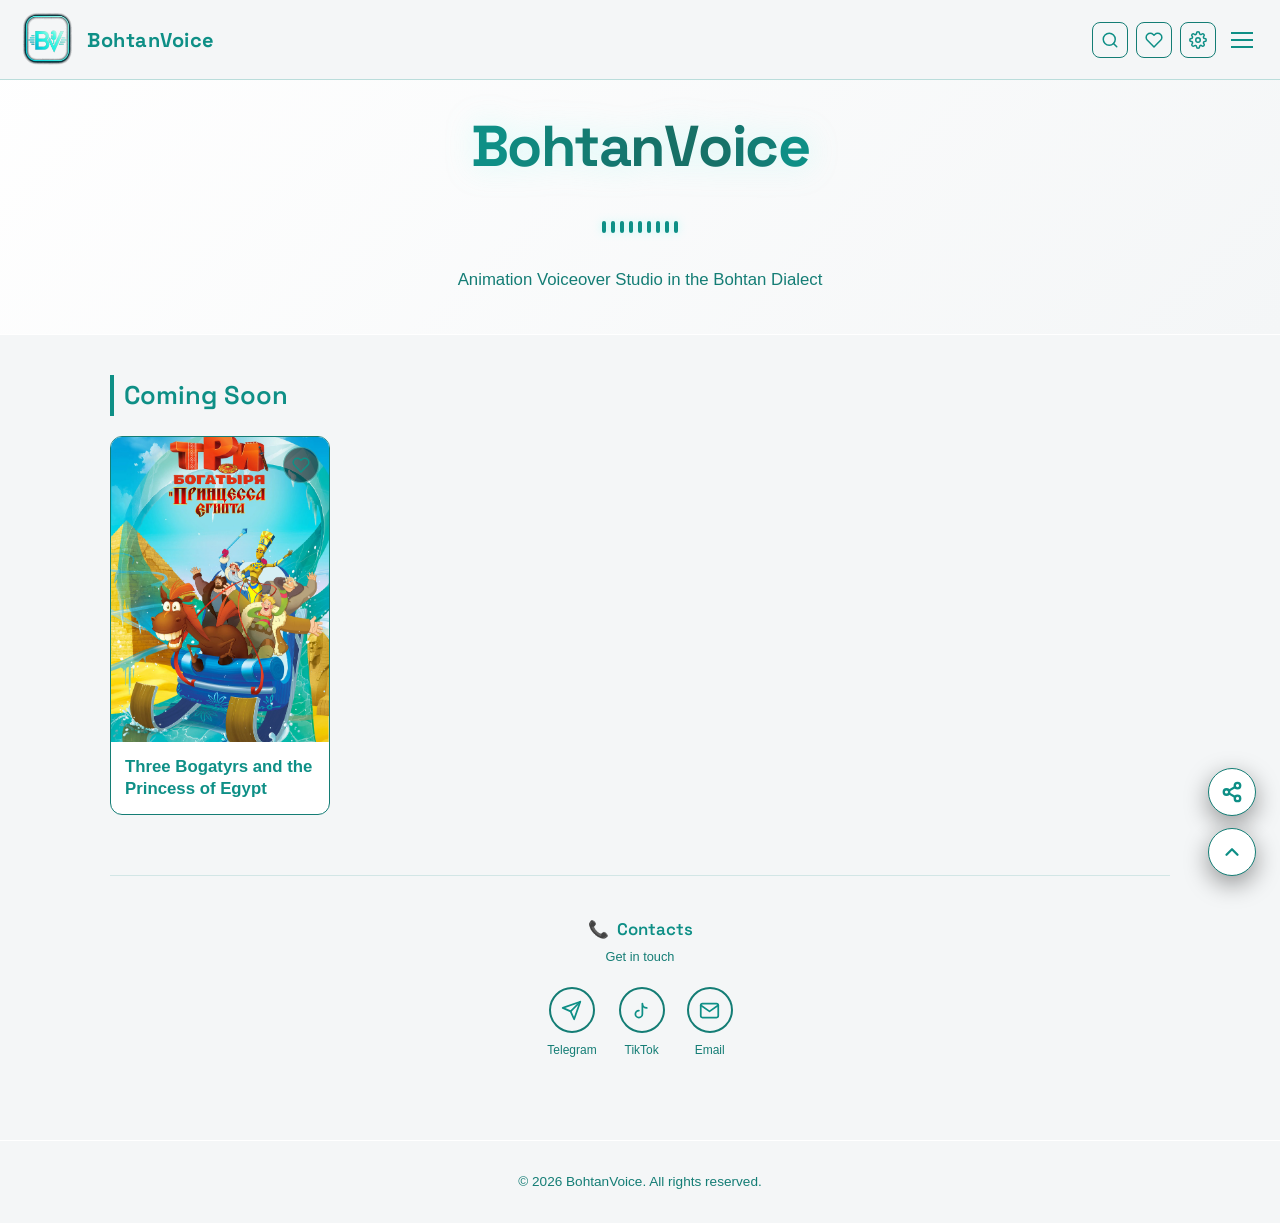
==== commit 5dac78df: "Add files via upload" ====
--- a/index.html
+++ b/index.html
@@ -6,6 +6,18 @@
     <meta name="description" content="BohtanVoice — Animation Voiceover Studio in the Bohtan dialect.">
     <meta name="theme-color" content="#0b0c10">
     <link rel="icon" href="logo.png">
+
+    <!-- SEO / Open Graph -->
+    <meta property="og:type" content="website">
+    <meta property="og:site_name" content="BohtanVoice">
+    <meta property="og:title" content="BohtanVoice — Animation Voiceover Studio">
+    <meta property="og:description" content="Animation voiceover studio in the Bohtan dialect. Dubs of beloved cartoons preserving a rare Neo-Aramaic language.">
+    <meta property="og:image" content="poster1.jpg">
+    <meta property="og:url" content="index.html">
+    <meta name="twitter:card" content="summary_large_image">
+    <meta name="twitter:title" content="BohtanVoice — Animation Voiceover Studio">
+    <meta name="twitter:description" content="Animation voiceover studio in the Bohtan dialect.">
+    <meta name="twitter:image" content="poster1.jpg">
 
     <link rel="preconnect" href="https://fonts.googleapis.com">
     <link rel="preconnect" href="https://fonts.gstatic.com" crossorigin>
@@ -419,9 +431,9 @@
 
         <ul class="nav-links" id="navLinks">
             <li><a href="#" id="aboutLink" data-en="About Us" data-ru="О нас">About Us</a></li>
-            <li><a href="#" id="projectLink" data-en="About the Project" data-ru="О проекте">About the Project</a></li>
+            <li><a href="#" id="dialectLink" data-en="About the Dialect" data-ru="О диалекте">About the Dialect</a></li>
             <li><a href="samples.html" data-en="Our First Experience" data-ru="Наш первый опыт">Our First Experience</a></li>
-            <li><a href="#contacts" data-en="Contacts" data-ru="Контакты">Contacts</a></li>
+            <li><a href="#contacts" id="contactsLink" data-en="Contacts" data-ru="Контакты">Contacts</a></li>
         </ul>
     </nav>
 
@@ -468,6 +480,46 @@
             <span data-en="Nothing found. Try another search." data-ru="Ничего не найдено. Попробуйте другой запрос.">Nothing found. Try another search.</span>
         </div>
 
+        <!-- ================= CONTACTS ================= -->
+        <section class="contacts-section" id="contacts">
+            <h2 class="contacts-title">
+                <span>📞</span>
+                <span data-en="Contacts" data-ru="Контакты">Contacts</span>
+            </h2>
+            <p class="contacts-subtitle" data-en="Get in touch" data-ru="Свяжитесь с нами">Get in touch</p>
+
+            <div class="contacts-grid">
+                <a href="https://t.me/BohtanVoicee" target="_blank" rel="noopener" class="contact-item" aria-label="Telegram">
+                    <span class="contact-icon">
+                        <svg viewBox="0 0 24 24">
+                            <path d="M22 2L11 13"></path>
+                            <path d="M22 2l-7 20-4-9-9-4 20-7z"></path>
+                        </svg>
+                    </span>
+                    <span class="contact-label">Telegram</span>
+                </a>
+
+                <a href="https://www.tiktok.com/@bohtanvoice" target="_blank" rel="noopener" class="contact-item" aria-label="TikTok">
+                    <span class="contact-icon">
+                        <svg viewBox="0 0 24 24">
+                            <path d="M9 12a4 4 0 1 0 4 4V4a5 5 0 0 0 5 5"></path>
+                        </svg>
+                    </span>
+                    <span class="contact-label">TikTok</span>
+                </a>
+
+                <a href="mailto:bohtanvoice@gmail.com" class="contact-item" aria-label="Email">
+                    <span class="contact-icon">
+                        <svg viewBox="0 0 24 24">
+                            <rect x="2" y="4" width="20" height="16" rx="2"></rect>
+                            <polyline points="22,6 12,13 2,6"></polyline>
+                        </svg>
+                    </span>
+                    <span class="contact-label">Email</span>
+                </a>
+            </div>
+        </section>
+
     </div>
 
     <!-- ================= FOOTER ================= -->
@@ -480,17 +532,17 @@
     <div class="about-panel" id="aboutPanel">
         <button class="about-close" id="aboutClose">&times;</button>
         <h2 data-en="About Us" data-ru="О нас">About Us</h2>
-        <p data-en="<strong>BohtanVoice</strong> is an independent project dedicated to blending modern animation with the preservation of cultural heritage. We create high-quality translations and professional voiceovers in the unique Bohtan dialect, bringing beloved stories closer to a global audience." data-ru="<strong>BohtanVoice</strong> — независимый проект, объединяющий современную анимацию с сохранением культурного наследия. Мы создаём качественные переводы и профессиональную озвучку на уникальном диалекте Bohtan, приближая любимые истории к зрителям по всему миру.">
-            <strong>BohtanVoice</strong> is an independent project dedicated to blending modern animation with the preservation of cultural heritage. We create high-quality translations and professional voiceovers in the unique Bohtan dialect, bringing beloved stories closer to a global audience.
+        <p data-en="We are a team from Gardabani (Georgia), united by our love for voiceover and our native language. Our goal is to create unique content in the Bohtan dialect of the Assyrian language.<br><br>Our journey began completely by accident: one day, just for fun, we re-dubbed a short excerpt from a cartoon. But after that first experience, something sparked inside us. We realized how exciting it is to bring familiar characters to life and hear them in our native dialect.<br><br>What started as a joke grew into a real shared mission and the creation of our own studio. Today we put our soul into every frame so that the dub is high-quality, lively, and sincere.<br><br>Thank you for being with us and sharing this love! ❤️🎙️" data-ru="Мы — команда из Гардабани (Грузия), объединённая любовью к озвучиванию и родному языку. Наша цель — создавать уникальный контент на бохтанском диалекте ассирийского языка.<br><br>Наш путь начался абсолютно случайно: однажды мы просто ради шутки переозвучили небольшой отрывок из мультфильма. Но уже после первого опыта внутри что-то зажглось. Мы поняли, насколько это увлекательный процесс — вдохнуть жизнь в знакомых персонажей и услышать их на нашем родном диалекте.<br><br>То, что не воспринималось всерьёз, переросло в настоящее общее дело и создание своей собственной студии. Сегодня мы вкладываем душу в каждый кадр, чтобы дубляж получался качественным, живым и искренним.<br><br>Спасибо, что вы с нами и разделяете эту любовь! ❤️🎙️">
+            We are a team from Gardabani (Georgia), united by our love for voiceover and our native language...
         </p>
     </div>
 
-    <div class="about-overlay" id="projectOverlay"></div>
-    <div class="about-panel" id="projectPanel">
-        <button class="about-close" id="projectClose">&times;</button>
-        <h2 data-en="About the Project" data-ru="О проекте">About the Project</h2>
-        <p data-en="The Bohtan dialect is one of the rarest forms of Neo-Aramaic still spoken today, carried by only a small number of families. This project exists to give it new life through animation, so viewers can hear the language in a living, everyday context rather than only in academic records." data-ru="Диалект Bohtan — один из редчайших живых новоарамейских диалектов, на котором говорит лишь небольшое число семей. Этот проект существует, чтобы дать языку новую жизнь через анимацию — чтобы его можно было услышать не только в научных записях, но и в живой, повседневной речи.">
-            The Bohtan dialect is one of the rarest forms of Neo-Aramaic still spoken today, carried by only a small number of families. This project exists to give it new life through animation, so viewers can hear the language in a living, everyday context rather than only in academic records.
+    <div class="about-overlay" id="dialectOverlay"></div>
+    <div class="about-panel" id="dialectPanel">
+        <button class="about-close" id="dialectClose">&times;</button>
+        <h2 data-en="About the Bohtan Dialect" data-ru="О ботанайском диалекте">About the Bohtan Dialect</h2>
+        <p data-en="Our dialect is a unique and rare branch of the Neo-Aramaic languages, belonging to the Assyrian heritage. Historically, it originated in the Bohtan region (in the southeast of modern-day Turkey), and today it is spoken in the homes of Assyrians living around the world, including here in Georgia.<br><br>For us, this dialect is not just a means of communication, but a living connection to our ancestors, our culture, and family traditions. However, today it is among the endangered: fewer and fewer young people speak it fluently in everyday life.<br><br>Through cartoon dubbing and creating modern content, we want to breathe new life into the Bohtan dialect. We believe that a language lives when people joke in it, watch their favorite stories, and feel genuine emotions in it!" data-ru="Наш диалект — это уникальная и редкая ветвь новоарамейских языков, принадлежащая к ассирийскому наследию. Исторически он зародился в регионе Бохтан (на юго-востоке современной Турции), а сегодня звучит в домах ассирийцев, живущих в разных уголках мира, в том числе и у нас в Грузии.<br><br>Для нас этот диалект — не просто способ общения, а живая связь с предками, нашей культурой и семейными традициями. Однако сегодня он относится к числам исчезающих: всё меньше молодых людей свободно говорят на нём в повседневной жизни.<br><br>Через дубляж мультфильмов и создание современного контента мы хотим вдохнуть в ботанайский диалект новую жизнь. Мы верим, что язык живёт тогда, когда на нём шутят, смотрят любимые истории и чувствуют искренние эмоции!">
+            Our dialect is a unique and rare branch of the Neo-Aramaic languages...
         </p>
     </div>
 
@@ -573,12 +625,27 @@
         </div>
     </div>
 
-    <!-- ================= BACK TO TOP ================= -->
-    <button class="back-to-top" id="backToTop" aria-label="Back to top">
-        <svg viewBox="0 0 24 24">
-            <polyline points="18 15 12 9 6 15"></polyline>
-        </svg>
-    </button>
+    <!-- ================= PROGRESS BAR ================= -->
+    <div class="scroll-progress" id="scrollProgress"></div>
+
+    <!-- ================= FLOATING ACTIONS ================= -->
+    <div class="floating-actions" id="floatingActions">
+        <button class="floating-btn" id="sharePageBtn" aria-label="Share page">
+            <svg viewBox="0 0 24 24">
+                <circle cx="18" cy="5" r="3"></circle>
+                <circle cx="6" cy="12" r="3"></circle>
+                <circle cx="18" cy="19" r="3"></circle>
+                <line x1="8.59" y1="13.51" x2="15.42" y2="17.49"></line>
+                <line x1="15.41" y1="6.51" x2="8.59" y2="10.49"></line>
+            </svg>
+        </button>
+
+        <button class="floating-btn" id="backToTop" aria-label="Back to top">
+            <svg viewBox="0 0 24 24">
+                <polyline points="18 15 12 9 6 15"></polyline>
+            </svg>
+        </button>
+    </div>
 
     <!-- ================= TOAST ================= -->
     <div class="toast" id="toast">
@@ -595,7 +662,6 @@
            Логика, уникальная для главной страницы
            ============================================================ */
 
-        /* ---------- Построение сетки постеров из ALL_VIDEOS ---------- */
         function buildProjectsGrid() {
             const grid = document.getElementById('projectsGrid');
             const lang = getLang();
@@ -628,21 +694,25 @@
                 grid.appendChild(card);
             });
 
-            /* Skeleton loading */
             grid.querySelectorAll('.poster-image-box img').forEach(img => {
                 const box = img.parentElement;
                 const markLoaded = () => {
                     img.classList.add('loaded');
                     box.classList.add('loaded');
                 };
-                if (img.complete && img.naturalWidth > 0) markLoaded();
-                else {
+
+                if (img.complete && img.naturalWidth > 0) {
+                    markLoaded();
+                } else {
                     img.addEventListener('load', markLoaded);
                     img.addEventListener('error', markLoaded);
+
+                    setTimeout(() => {
+                        if (img.complete && img.naturalWidth > 0) markLoaded();
+                    }, 50);
                 }
             });
 
-            /* Кнопки избранного */
             grid.querySelectorAll('.fav-toggle').forEach(btn => {
                 btn.addEventListener('click', (e) => {
                     e.preventDefault();
@@ -654,7 +724,22 @@
             applyFavStateOnPosters();
         }
 
-        /* ---------- Reveal on scroll ---------- */
+        /* Обновление названий БЕЗ пересоздания (без мерцания постера) */
+        function updatePosterTitles(lang) {
+            document.querySelectorAll('.poster-card').forEach(card => {
+                const id = card.getAttribute('data-video-id');
+                const vid = (typeof getVideoById === 'function') ? getVideoById(id) : null;
+                if (!vid) return;
+
+                const title = getVideoTitle(vid, lang);
+                const h3 = card.querySelector('.poster-info h3');
+                if (h3) h3.textContent = title;
+
+                const img = card.querySelector('.poster-image-box img');
+                if (img) img.alt = title;
+            });
+        }
+
         function initReveal() {
             const els = document.querySelectorAll('.poster-card');
             if ('IntersectionObserver' in window) {
@@ -672,7 +757,6 @@
             }
         }
 
-        /* ---------- Hero animation ---------- */
         function initHero() {
             const heroTitle = document.getElementById('heroTitle');
             const soundWave = document.getElementById('soundWave');
@@ -715,17 +799,15 @@
             });
         }
 
-        /* ---------- Запуск ---------- */
         document.addEventListener('DOMContentLoaded', () => {
             buildProjectsGrid();
             initReveal();
             initHero();
 
-            /* Перестроить сетку при смене языка */
             const langEnBtn = document.getElementById('langEn');
             const langRuBtn = document.getElementById('langRu');
-            if (langEnBtn) langEnBtn.addEventListener('click', () => setTimeout(buildProjectsGrid, 0));
-            if (langRuBtn) langRuBtn.addEventListener('click', () => setTimeout(buildProjectsGrid, 0));
+            if (langEnBtn) langEnBtn.addEventListener('click', () => updatePosterTitles('en'));
+            if (langRuBtn) langRuBtn.addEventListener('click', () => updatePosterTitles('ru'));
         });
     </script>
 
--- a/style.css
+++ b/style.css
@@ -12,6 +12,7 @@
     --skeleton: #1f2833;
     --skeleton-shine: #2c3844;
     --font-scale: 1;
+    --nav-height: 80px;
 }
 
 html.light-theme {
@@ -166,6 +167,9 @@
 #favoritesBtn.has-items:hover svg { fill: #ff4d6d; stroke: #ff4d6d; }
 #favoritesBtn:active svg { transform: scale(0.9); animation: none; }
 
+#favoritesBtn.ripple-host { overflow: visible; }
+#favoritesBtn .ripple { border-radius: 8px; }
+
 @keyframes heartBeat {
     0%   { transform: scale(1.18); }
     15%  { transform: scale(1.28); }
@@ -177,17 +181,19 @@
 
 .fav-badge {
     position: absolute;
-    top: -4px; right: -4px;
+    top: -6px; right: -6px;
     background-color: var(--accent);
     color: var(--bg-main);
     font-size: 0.65rem;
     font-weight: 700;
     border-radius: 10px;
-    padding: 1px 5px;
-    min-width: 16px;
+    padding: 1px 6px;
+    min-width: 18px;
     text-align: center;
-    line-height: 1.3;
+    line-height: 1.4;
     display: none;
+    z-index: 2;
+    box-shadow: 0 0 0 2px var(--bg-main);
 }
 
 .fav-badge.visible { display: block; }
@@ -259,11 +265,121 @@
 }
 
 /* ============================================================
-   NAV SEARCH — раскрывающийся поиск в навбаре
+   TOOLTIPS
+   ============================================================ */
+.icon-btn[data-tooltip],
+.menu-toggle[data-tooltip],
+.floating-btn[data-tooltip] {
+    position: relative;
+}
+
+.icon-btn.ripple-host,
+.menu-toggle.ripple-host,
+.floating-btn.ripple-host {
+    overflow: visible;
+}
+
+.icon-btn .ripple,
+.menu-toggle .ripple,
+.floating-btn .ripple {
+    border-radius: 8px;
+}
+
+.icon-btn[data-tooltip]::after,
+.menu-toggle[data-tooltip]::after {
+    content: attr(data-tooltip);
+    position: absolute;
+    top: calc(100% + 10px);
+    left: 50%;
+    transform: translateX(-50%) translateY(-4px);
+    background-color: var(--bg-panel);
+    color: var(--accent);
+    border: 1px solid var(--accent-soft);
+    border-radius: 8px;
+    padding: 6px 12px;
+    font-size: 0.78rem;
+    font-weight: 500;
+    font-family: inherit;
+    white-space: nowrap;
+    box-shadow: 0 8px 20px rgba(0, 0, 0, 0.4);
+    opacity: 0;
+    pointer-events: none;
+    transition: opacity 0.2s ease, transform 0.2s ease;
+    z-index: 1100;
+}
+
+.icon-btn[data-tooltip]::before,
+.menu-toggle[data-tooltip]::before {
+    content: "";
+    position: absolute;
+    top: calc(100% + 5px);
+    left: 50%;
+    transform: translateX(-50%);
+    width: 0;
+    height: 0;
+    border-left: 5px solid transparent;
+    border-right: 5px solid transparent;
+    border-bottom: 5px solid var(--accent-soft);
+    opacity: 0;
+    pointer-events: none;
+    transition: opacity 0.2s ease;
+    z-index: 1100;
+}
+
+.icon-btn[data-tooltip]:hover::after,
+.menu-toggle[data-tooltip]:hover::after {
+    opacity: 1;
+    transform: translateX(-50%) translateY(0);
+}
+
+.icon-btn[data-tooltip]:hover::before,
+.menu-toggle[data-tooltip]:hover::before {
+    opacity: 1;
+}
+
+.floating-btn[data-tooltip]::after {
+    content: attr(data-tooltip);
+    position: absolute;
+    right: calc(100% + 10px);
+    top: 50%;
+    transform: translateY(-50%) translateX(4px);
+    background-color: var(--bg-panel);
+    color: var(--accent);
+    border: 1px solid var(--accent-soft);
+    border-radius: 8px;
+    padding: 6px 12px;
+    font-size: 0.78rem;
+    font-weight: 500;
+    font-family: inherit;
+    white-space: nowrap;
+    box-shadow: 0 8px 20px rgba(0, 0, 0, 0.4);
+    opacity: 0;
+    pointer-events: none;
+    transition: opacity 0.2s ease, transform 0.2s ease;
+    z-index: 1100;
+}
+
+.floating-btn[data-tooltip]:hover::after {
+    opacity: 1;
+    transform: translateY(-50%) translateX(0);
+}
+
+@media (hover: none) {
+    .icon-btn[data-tooltip]::after,
+    .icon-btn[data-tooltip]::before,
+    .menu-toggle[data-tooltip]::after,
+    .menu-toggle[data-tooltip]::before,
+    .floating-btn[data-tooltip]::after {
+        display: none;
+    }
+}
+
+/* ============================================================
+   NAV SEARCH
    ============================================================ */
 .nav-search-wrap {
     position: fixed;
-    top: 80px;
+    top: calc(var(--nav-height) + 14px);
     left: 0;
     width: 100%;
     padding: 0 20px;
@@ -405,13 +521,8 @@
     background-color: rgba(102, 252, 241, 0.15);
 }
 
-@media (max-width: 600px) {
-    .nav-search-wrap { top: 72px; padding: 0 12px; }
-    .nav-search-input { font-size: 0.9rem; padding: 12px 40px 12px 40px; }
-}
-
-/* ============================================================
-   Анимация иконки поиска при наведении (стучание)
+/* ============================================================
+   Анимация иконки поиска
    ============================================================ */
 #searchNavBtn svg {
     transition: fill 0.25s ease, stroke 0.25s ease, transform 0.25s ease;
@@ -726,12 +837,37 @@
 .toast-icon { font-size: 1.1rem; line-height: 1; }
 
 /* ============================================================
-   BACK TO TOP
-   ============================================================ */
-.back-to-top {
+   PROGRESS BAR
+   ============================================================ */
+.scroll-progress {
     position: fixed;
-    bottom: 24px; right: 24px;
-    width: 48px; height: 48px;
+    top: 0;
+    left: 0;
+    height: 3px;
+    width: 0%;
+    background: linear-gradient(90deg, var(--accent-soft), var(--accent));
+    box-shadow: 0 0 10px rgba(102, 252, 241, 0.6);
+    z-index: 1100;
+    transition: width 0.1s linear;
+    pointer-events: none;
+}
+
+/* ============================================================
+   FLOATING ACTIONS
+   ============================================================ */
+.floating-actions {
+    position: fixed;
+    bottom: 24px;
+    right: 24px;
+    display: flex;
+    flex-direction: column;
+    gap: 12px;
+    z-index: 900;
+}
+
+.floating-btn {
+    width: 48px;
+    height: 48px;
     border-radius: 50%;
     background-color: var(--bg-panel);
     border: 1px solid var(--accent-soft);
@@ -745,16 +881,16 @@
     pointer-events: none;
     transition: all 0.3s cubic-bezier(0.165, 0.84, 0.44, 1);
     box-shadow: 0 8px 24px rgba(0, 0, 0, 0.4);
-    z-index: 900;
-}
-
-.back-to-top.visible {
+    padding: 0;
+}
+
+.floating-actions.visible .floating-btn {
     opacity: 1;
     transform: translateY(0) scale(1);
     pointer-events: auto;
 }
 
-.back-to-top:hover {
+.floating-btn:hover {
     background-color: var(--accent);
     color: var(--bg-main);
     border-color: var(--accent);
@@ -762,13 +898,464 @@
     box-shadow: 0 12px 30px rgba(102, 252, 241, 0.35);
 }
 
-.back-to-top svg {
-    width: 22px; height: 22px;
+.floating-btn svg {
+    width: 22px;
+    height: 22px;
     stroke: currentColor;
     fill: none;
     stroke-width: 2.5;
     stroke-linecap: round;
     stroke-linejoin: round;
+}
+
+/* ============================================================
+   CLICK RIPPLE
+   ============================================================ */
+.ripple-host {
+    position: relative;
+    overflow: hidden;
+}
+
+.ripple {
+    position: absolute;
+    border-radius: 50%;
+    background: rgba(102, 252, 241, 0.4);
+    transform: scale(0);
+    animation: rippleEffect 0.6s ease-out;
+    pointer-events: none;
+    z-index: 1;
+}
+
+html.light-theme .ripple {
+    background: rgba(14, 143, 134, 0.35);
+}
+
+@keyframes rippleEffect {
+    to {
+        transform: scale(4);
+        opacity: 0;
+    }
+}
+
+/* ============================================================
+   FLY-TO-FAVORITE
+   ============================================================ */
+.fly-heart {
+    position: fixed;
+    width: 28px;
+    height: 28px;
+    pointer-events: none;
+    z-index: 5000;
+    will-change: transform, opacity;
+    filter: drop-shadow(0 0 8px rgba(255, 77, 109, 0.6));
+}
+
+.fly-heart svg {
+    width: 100%;
+    height: 100%;
+    fill: #ff4d6d;
+    stroke: #ff4d6d;
+    stroke-width: 0;
+}
+
+#favoritesBtn.got-heart svg {
+    animation: gotHeartPulse 0.5s ease-out;
+}
+
+#favoritesBtn.got-heart {
+    border-color: #ff4d6d;
+}
+
+@keyframes gotHeartPulse {
+    0%   { transform: scale(1); }
+    30%  { transform: scale(1.45); }
+    60%  { transform: scale(0.92); }
+    100% { transform: scale(1); }
+}
+
+@keyframes badgeBounce {
+    0%   { transform: scale(1); }
+    40%  { transform: scale(1.35); }
+    100% { transform: scale(1); }
+}
+
+.fav-badge.bounce {
+    animation: badgeBounce 0.45s ease-out;
+}
+
+/* ============================================================
+   BREAK-HEART
+   ============================================================ */
+.broken-heart {
+    position: fixed;
+    width: 32px;
+    height: 32px;
+    pointer-events: none;
+    z-index: 5000;
+}
+
+.broken-heart-half {
+    position: absolute;
+    top: 0;
+    width: 50%;
+    height: 100%;
+    overflow: hidden;
+    filter: drop-shadow(0 0 6px rgba(255, 77, 109, 0.5));
+}
+
+.broken-heart-half svg {
+    width: 32px;
+    height: 32px;
+    fill: #ff4d6d;
+    stroke: #ff4d6d;
+    stroke-width: 0;
+}
+
+.broken-heart-half.left {
+    left: 0;
+    animation: fallLeft 0.9s cubic-bezier(0.5, 0, 0.75, 0) forwards;
+}
+
+.broken-heart-half.right {
+    right: 0;
+    animation: fallRight 0.9s cubic-bezier(0.5, 0, 0.75, 0) forwards;
+}
+
+.broken-heart-half.left svg { margin-left: 0; }
+.broken-heart-half.right svg { margin-left: -16px; }
+
+@keyframes fallLeft {
+    0% { transform: translate(0, 0) rotate(0); opacity: 1; }
+    100% { transform: translate(-32px, 90px) rotate(-55deg); opacity: 0; }
+}
+
+@keyframes fallRight {
+    0% { transform: translate(0, 0) rotate(0); opacity: 1; }
+    100% { transform: translate(32px, 90px) rotate(55deg); opacity: 0; }
+}
+
+/* ============================================================
+   CARD ANIMATIONS
+   ============================================================ */
+@keyframes cardCombo {
+    0% { transform: translateY(0); box-shadow: 0 0 0 rgba(102, 252, 241, 0); }
+    40% { transform: translateY(-5px); box-shadow: 0 0 25px rgba(102, 252, 241, 0.5); }
+    100% { transform: translateY(0); box-shadow: 0 0 0 rgba(102, 252, 241, 0); }
+}
+
+.card-added { animation: cardCombo 0.5s ease-out; }
+
+@keyframes btnCombo {
+    0% { transform: translateY(0); box-shadow: 0 0 0 rgba(102, 252, 241, 0); }
+    40% { transform: translateY(-4px); box-shadow: 0 0 20px rgba(102, 252, 241, 0.5); }
+    100% { transform: translateY(0); box-shadow: 0 0 0 rgba(102, 252, 241, 0); }
+}
+
+.btn-added { animation: btnCombo 0.5s ease-out; }
+
+@keyframes cardRemove {
+    0% { transform: rotate(0); opacity: 1; }
+    40% { transform: rotate(-1.5deg); opacity: 0.7; }
+    70% { transform: rotate(1deg); opacity: 0.85; }
+    100% { transform: rotate(0); opacity: 1; }
+}
+
+.card-removed { animation: cardRemove 0.5s ease-out; }
+
+@keyframes btnRemove {
+    0% { transform: rotate(0); opacity: 1; }
+    40% { transform: rotate(-1.5deg); opacity: 0.7; }
+    70% { transform: rotate(1deg); opacity: 0.85; }
+    100% { transform: rotate(0); opacity: 1; }
+}
+
+.btn-removed { animation: btnRemove 0.5s ease-out; }
+
+/* ============================================================
+   CONFETTI
+   ============================================================ */
+.confetti-piece {
+    position: fixed;
+    width: 10px;
+    height: 14px;
+    background-color: var(--accent);
+    pointer-events: none;
+    z-index: 9999;
+    border-radius: 2px;
+    box-shadow: 0 0 10px rgba(102, 252, 241, 0.8);
+    will-change: transform, opacity;
+}
+
+.confetti-piece.circle { width: 10px; height: 10px; border-radius: 50%; }
+.confetti-piece.square { width: 8px; height: 8px; border-radius: 1px; }
+.confetti-piece.long { width: 4px; height: 16px; border-radius: 2px; }
+
+@keyframes confettiFly {
+    0% { transform: translate(0, 0) rotate(0deg) scale(1); opacity: 1; }
+    100% { transform: translate(var(--tx), var(--ty)) rotate(var(--rot)) scale(var(--scale)); opacity: 0; }
+}
+
+@media (max-width: 600px) {
+    .confetti-piece { width: 8px; height: 11px; }
+    .confetti-piece.circle { width: 8px; height: 8px; }
+    .confetti-piece.square { width: 6px; height: 6px; }
+    .confetti-piece.long { width: 3px; height: 13px; }
+}
+
+/* ============================================================
+   VIDEO TABS
+   ============================================================ */
+.video-tabs {
+    width: 100%;
+    border-radius: 12px;
+    overflow: hidden;
+    border: 2px solid var(--accent-soft);
+    background-color: var(--bg-panel);
+    box-shadow: 0 20px 50px rgba(0, 0, 0, 0.4);
+}
+
+.video-tabs-nav {
+    display: flex;
+    background-color: var(--bg-main);
+    border-bottom: 1px solid var(--accent-soft);
+}
+
+.video-tab-btn {
+    flex: 1;
+    background: none;
+    border: none;
+    padding: 14px 16px;
+    font-size: calc(0.95rem * var(--font-scale));
+    font-family: inherit;
+    font-weight: 600;
+    color: var(--accent-soft);
+    cursor: pointer;
+    transition: all 0.25s ease;
+    display: flex;
+    align-items: center;
+    justify-content: center;
+    gap: 8px;
+    position: relative;
+    border-bottom: 3px solid transparent;
+}
+
+.video-tab-btn:hover {
+    color: var(--accent);
+    background-color: rgba(102, 252, 241, 0.05);
+}
+
+.video-tab-btn.active {
+    color: var(--accent);
+    border-bottom-color: var(--accent);
+    background-color: rgba(102, 252, 241, 0.08);
+}
+
+.video-tab-btn svg {
+    width: 18px;
+    height: 18px;
+    stroke: currentColor;
+    fill: none;
+    stroke-width: 2;
+    stroke-linecap: round;
+    stroke-linejoin: round;
+    flex-shrink: 0;
+}
+
+.video-tabs-content {
+    position: relative;
+    width: 100%;
+    aspect-ratio: 16 / 9;
+    background-color: #000;
+}
+
+.video-tab-pane {
+    position: absolute;
+    top: 0;
+    left: 0;
+    width: 100%;
+    height: 100%;
+    display: none;
+    align-items: center;
+    justify-content: center;
+    flex-direction: column;
+    gap: 12px;
+    padding: 20px;
+    text-align: center;
+}
+
+.video-tab-pane.active { display: flex; }
+
+.video-tab-pane iframe,
+.video-tab-pane video {
+    position: absolute;
+    top: 0;
+    left: 0;
+    width: 100%;
+    height: 100%;
+    border: none;
+    display: block;
+}
+
+.video-tab-placeholder {
+    display: flex;
+    flex-direction: column;
+    align-items: center;
+    justify-content: center;
+    gap: 12px;
+    color: var(--accent-soft);
+}
+
+.video-tab-icon {
+    font-size: 3.5rem;
+    display: block;
+    margin-bottom: 8px;
+    animation: videoPulse 2s ease-in-out infinite;
+}
+
+@keyframes videoPulse {
+    0%, 100% { transform: scale(1); opacity: 1; }
+    50% { transform: scale(1.1); opacity: 0.8; }
+}
+
+.video-tab-title {
+    color: var(--accent);
+    font-size: calc(1.6rem * var(--font-scale));
+    font-weight: 700;
+    letter-spacing: 1px;
+}
+
+.video-tab-text {
+    color: var(--accent-soft);
+    font-size: calc(0.95rem * var(--font-scale));
+    max-width: 400px;
+}
+
+@media (max-width: 600px) {
+    .video-tab-btn {
+        padding: 12px 8px;
+        font-size: calc(0.8rem * var(--font-scale));
+        gap: 5px;
+    }
+    .video-tab-btn svg { width: 15px; height: 15px; }
+    .video-tab-icon { font-size: 2.5rem; }
+    .video-tab-title { font-size: calc(1.2rem * var(--font-scale)); }
+    .video-tab-text { font-size: 0.85rem; padding: 0 10px; }
+}
+
+/* ============================================================
+   CONTACTS — секция «Контакты» внизу главной (без панели)
+   ============================================================ */
+.contacts-section {
+    margin-top: 60px;
+    padding: 40px 20px 20px;
+    border-top: 1px solid rgba(102, 252, 241, 0.15);
+    text-align: center;
+}
+
+html.light-theme .contacts-section {
+    border-top-color: rgba(14, 143, 134, 0.15);
+}
+
+.contacts-title {
+    color: var(--accent);
+    font-family: 'Space Grotesk', 'Segoe UI', sans-serif;
+    font-weight: 600;
+    font-size: calc(1.05rem * var(--font-scale));
+    margin-bottom: 4px;
+    display: flex;
+    align-items: center;
+    justify-content: center;
+    gap: 8px;
+}
+
+.contacts-subtitle {
+    color: var(--accent-soft);
+    font-size: calc(0.8rem * var(--font-scale));
+    margin-bottom: 20px;
+}
+
+.contacts-grid {
+    display: flex;
+    justify-content: center;
+    align-items: flex-start;
+    gap: 22px;
+    flex-wrap: wrap;
+}
+
+.contact-item {
+    display: flex;
+    flex-direction: column;
+    align-items: center;
+    gap: 8px;
+    text-decoration: none;
+    color: inherit;
+    transition: transform 0.25s ease;
+}
+
+.contact-item:hover {
+    transform: translateY(-3px);
+}
+
+.contact-icon {
+    width: 46px;
+    height: 46px;
+    border-radius: 50%;
+    background-color: transparent;
+    border: 2px solid var(--accent-soft);
+    display: flex;
+    align-items: center;
+    justify-content: center;
+    transition: all 0.25s ease;
+    color: var(--accent);
+}
+
+.contact-icon svg {
+    width: 21px;
+    height: 21px;
+    stroke: currentColor;
+    fill: none;
+    stroke-width: 2;
+    stroke-linecap: round;
+    stroke-linejoin: round;
+}
+
+.contact-item:hover .contact-icon {
+    background-color: var(--accent);
+    color: var(--bg-main);
+    border-color: var(--accent);
+    box-shadow: 0 0 20px rgba(102, 252, 241, 0.5);
+}
+
+.contact-label {
+    font-size: calc(0.75rem * var(--font-scale));
+    color: var(--accent-soft);
+    font-weight: 500;
+    transition: color 0.25s ease;
+}
+
+.contact-item:hover .contact-label {
+    color: var(--accent);
+}
+
+@media (max-width: 600px) {
+    .contacts-section {
+        padding: 30px 15px 10px;
+        margin-top: 40px;
+    }
+    .contacts-grid {
+        gap: 16px;
+    }
+    .contact-icon {
+        width: 40px;
+        height: 40px;
+    }
+    .contact-icon svg {
+        width: 18px;
+        height: 18px;
+    }
+    .contact-label {
+        font-size: 0.7rem;
+    }
 }
 
 /* ============================================================
@@ -790,10 +1377,6 @@
 @media (max-width: 600px) {
     nav { padding: 10px 15px; }
     .logo-text { display: none; }
-    .back-to-top {
-        bottom: 16px; right: 16px;
-        width: 44px; height: 44px;
-    }
     .toast { bottom: 80px; }
     .about-panel { width: 100%; max-width: 100%; }
     .density-btn {
@@ -806,4 +1389,14 @@
         width: 18px;
         height: 18px;
     }
+    .nav-search-input { font-size: 0.9rem; padding: 12px 40px 12px 40px; }
+    .floating-actions {
+        bottom: 16px;
+        right: 16px;
+        gap: 10px;
+    }
+    .floating-btn {
+        width: 44px;
+        height: 44px;
+    }
 }
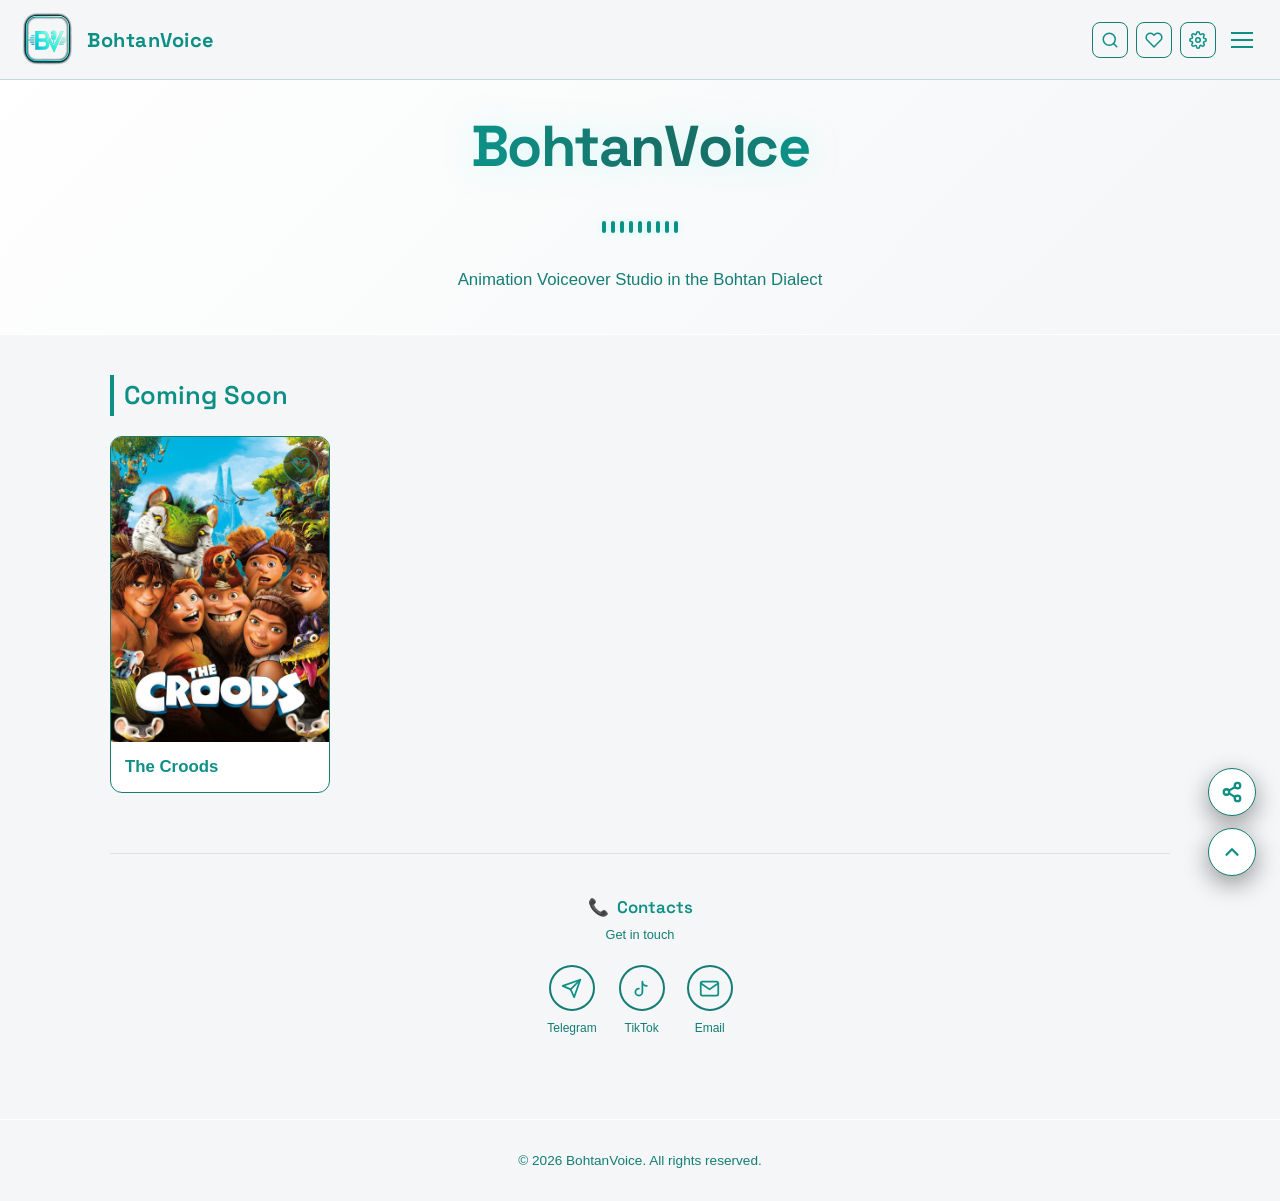
==== commit 5406898e: "Add files via upload" ====
--- a/index.html
+++ b/index.html
@@ -2,6 +2,7 @@
 <html lang="en">
 <head>
     <meta charset="UTF-8">
+    <meta name="google-site-verification" content="A_l2Gim6bS1lxrR_QTSgw-Qv71iyqRUqzfyV5BQlsHk" />
     <meta name="viewport" content="width=device-width, initial-scale=1.0">
     <meta name="description" content="BohtanVoice — Animation Voiceover Studio in the Bohtan dialect.">
     <meta name="theme-color" content="#0b0c10">
--- a/style.css
+++ b/style.css
@@ -1399,4 +1399,43 @@
         width: 44px;
         height: 44px;
     }
+}
+
+/* ============================================================
+   FAVORITES — новая разметка (кнопка удаления рядом со ссылкой)
+   ============================================================ */
+.fav-item-row {
+    display: flex;
+    align-items: stretch;
+    gap: 8px;
+}
+
+.fav-item-row .fav-item {
+    flex: 1;
+    min-width: 0;
+}
+
+.fav-item-row .fav-item-remove {
+    align-self: center;
+    width: 34px;
+    height: 34px;
+    display: flex;
+    align-items: center;
+    justify-content: center;
+    background: none;
+    border: 1px solid transparent;
+    border-radius: 8px;
+    color: var(--accent-soft);
+    cursor: pointer;
+    font-size: 1.3rem;
+    line-height: 1;
+    padding: 0;
+    transition: all 0.2s ease;
+    flex-shrink: 0;
+}
+
+.fav-item-row .fav-item-remove:hover {
+    color: #ff6b6b;
+    background-color: rgba(255, 107, 107, 0.1);
+    border-color: rgba(255, 107, 107, 0.3);
 }
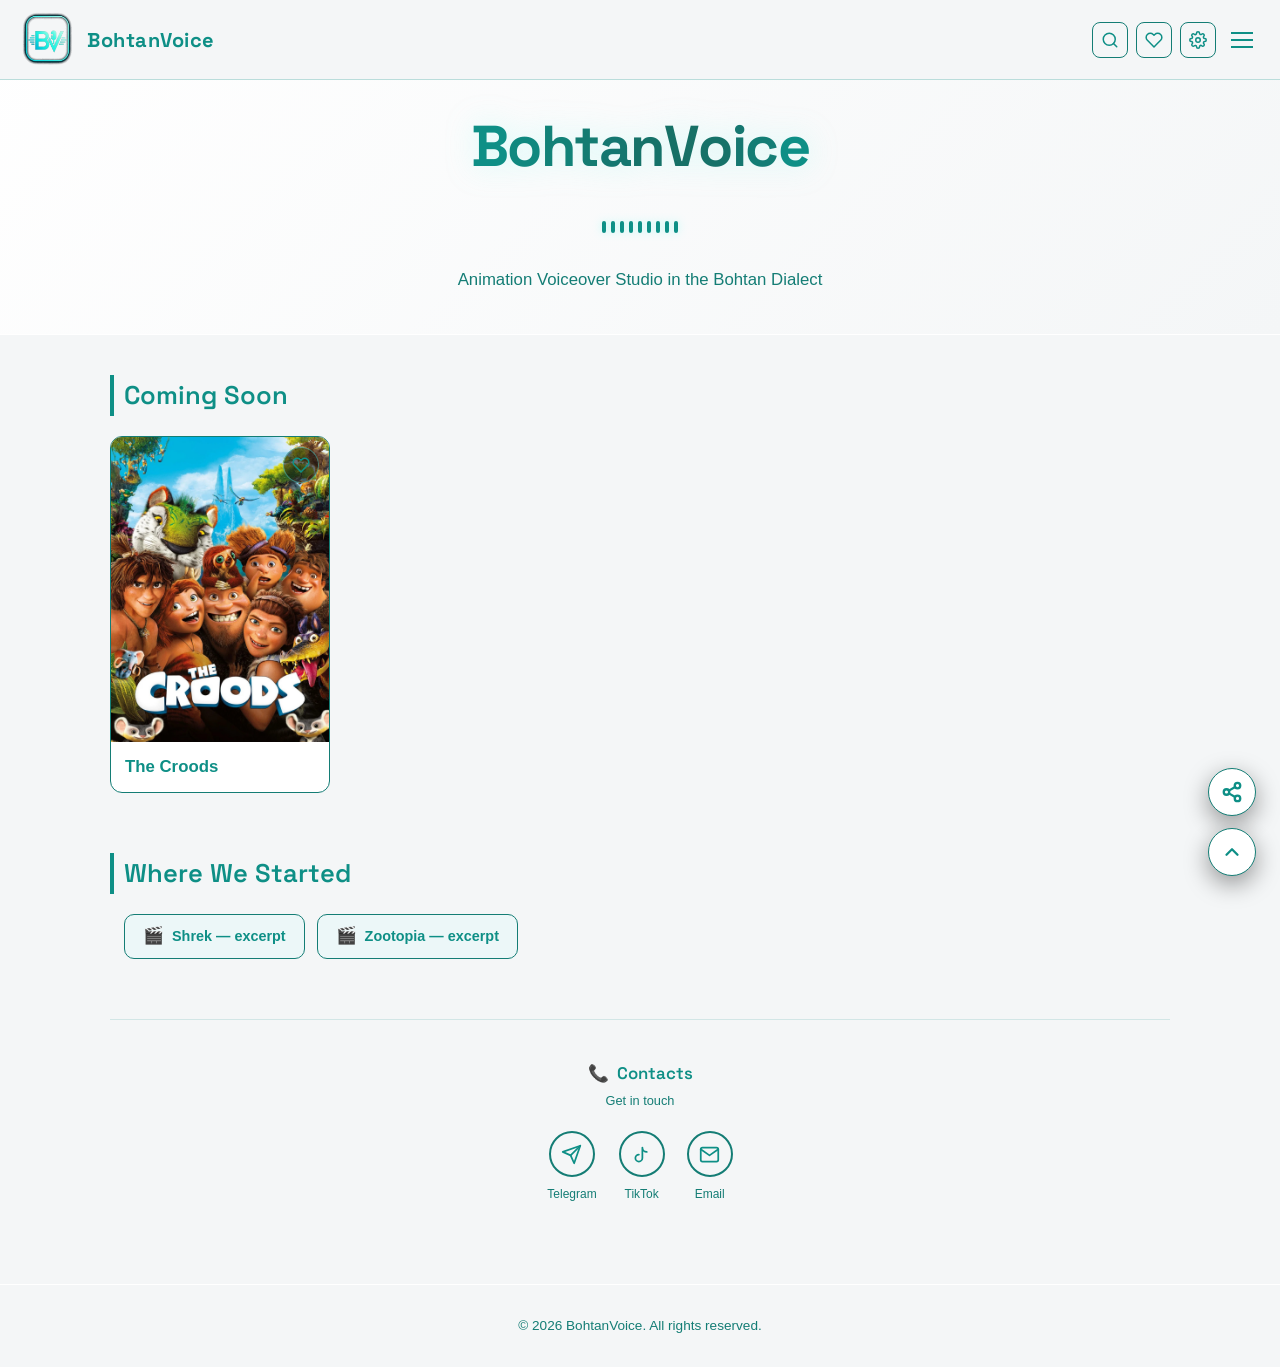
==== commit 53bb0bb9: "Add files via upload" ====
--- a/index.html
+++ b/index.html
@@ -9,16 +9,24 @@
     <link rel="icon" href="logo.png">
 
     <!-- SEO / Open Graph -->
+    <link rel="canonical" href="https://bohtanvoice.github.io/BohtanVoice/">
     <meta property="og:type" content="website">
     <meta property="og:site_name" content="BohtanVoice">
     <meta property="og:title" content="BohtanVoice — Animation Voiceover Studio">
     <meta property="og:description" content="Animation voiceover studio in the Bohtan dialect. Dubs of beloved cartoons preserving a rare Neo-Aramaic language.">
-    <meta property="og:image" content="poster1.jpg">
-    <meta property="og:url" content="index.html">
+    <meta property="og:image" content="https://bohtanvoice.github.io/BohtanVoice/poster1.jpg">
+    <meta property="og:image:type" content="image/jpeg">
+    <meta property="og:image:width" content="1000">
+    <meta property="og:image:height" content="1426">
+    <meta property="og:image:alt" content="BohtanVoice — animation voiceover studio">
+    <meta property="og:url" content="https://bohtanvoice.github.io/BohtanVoice/">
+    <meta property="og:locale" content="en_US">
+    <meta property="og:locale:alternate" content="ru_RU">
     <meta name="twitter:card" content="summary_large_image">
     <meta name="twitter:title" content="BohtanVoice — Animation Voiceover Studio">
     <meta name="twitter:description" content="Animation voiceover studio in the Bohtan dialect.">
-    <meta name="twitter:image" content="poster1.jpg">
+    <meta name="twitter:image" content="https://bohtanvoice.github.io/BohtanVoice/poster1.jpg">
+    <meta name="twitter:image:alt" content="BohtanVoice — animation voiceover studio">
 
     <link rel="preconnect" href="https://fonts.googleapis.com">
     <link rel="preconnect" href="https://fonts.gstatic.com" crossorigin>
@@ -27,6 +35,44 @@
     <link rel="stylesheet" href="style.css">
 
     <title>BohtanVoice — Animation Voiceover Studio</title>
+
+    <!-- Структурированные данные: организация + сайт -->
+    <script type="application/ld+json">
+    {
+        "@context": "https://schema.org",
+        "@graph": [
+            {
+                "@type": "Organization",
+                "@id": "https://bohtanvoice.github.io/BohtanVoice/#organization",
+                "name": "BohtanVoice",
+                "url": "https://bohtanvoice.github.io/BohtanVoice/",
+                "logo": {
+                    "@type": "ImageObject",
+                    "url": "https://bohtanvoice.github.io/BohtanVoice/logo.png",
+                    "width": 832,
+                    "height": 832
+                },
+                "description": "Animation voiceover studio in the Bohtan dialect of Assyrian Neo-Aramaic.",
+                "email": "bohtanvoice@gmail.com",
+                "sameAs": [
+                    "https://t.me/BohtanVoicee",
+                    "https://www.tiktok.com/@bohtanvoice"
+                ]
+            },
+            {
+                "@type": "WebSite",
+                "@id": "https://bohtanvoice.github.io/BohtanVoice/#website",
+                "url": "https://bohtanvoice.github.io/BohtanVoice/",
+                "name": "BohtanVoice",
+                "description": "Animation voiceover studio in the Bohtan dialect.",
+                "inLanguage": ["en", "ru"],
+                "publisher": {
+                    "@id": "https://bohtanvoice.github.io/BohtanVoice/#organization"
+                }
+            }
+        ]
+    }
+    </script>
 
     <style>
         /* ============================================================
@@ -384,11 +430,67 @@
             line-height: 1.3;
         }
 
+        /* ============================================================
+           С чего мы начинали — заголовок + кнопки-якоря
+           ============================================================ */
+        .first-steps {
+            margin-top: 60px;
+        }
+
+        /* Контейнер без рамки и фона: кнопки выровнены по тексту
+           заголовка (4px полоска + 10px внутренний отступ) */
+        .first-steps-box {
+            padding: 0 14px;
+        }
+
+        .first-steps-actions {
+            display: flex;
+            gap: 12px;
+            flex-wrap: wrap;
+        }
+
+        .first-step-btn {
+            display: inline-flex;
+            align-items: center;
+            gap: 8px;
+            padding: 10px 18px;
+            background: rgba(102, 252, 241, 0.06);
+            border: 1px solid var(--accent-soft);
+            border-radius: 10px;
+            color: var(--accent);
+            text-decoration: none;
+            font-size: calc(0.9rem * var(--font-scale));
+            font-weight: 600;
+            font-family: inherit;
+            transition: all 0.25s ease;
+        }
+
+        .first-step-btn:hover {
+            background: var(--accent);
+            color: var(--bg-main);
+            border-color: var(--accent);
+            transform: translateY(-2px);
+            box-shadow: 0 0 20px rgba(102, 252, 241, 0.3);
+        }
+
+        .first-step-icon {
+            font-size: 1.05rem;
+            line-height: 1;
+        }
+
         @media(max-width: 600px) {
             header { padding-top: 95px; }
             .hero-title { font-size: calc(2.4rem * var(--font-scale)); letter-spacing: -1px; }
             .sound-wave { height: 32px; gap: 4px; }
             .sound-wave span { width: 3px; }
+
+            .first-steps-actions {
+                flex-direction: column;
+            }
+            .first-step-btn {
+                justify-content: center;
+                width: 100%;
+            }
         }
     </style>
 </head>
@@ -472,6 +574,7 @@
     <!-- ================= CONTENT ================= -->
     <div class="container">
 
+        <!-- БЛОК: Скоро на сайте (Крудсы) -->
         <h2 id="projects" class="section-title" data-en="Coming Soon" data-ru="Скоро на сайте">Coming Soon</h2>
 
         <div class="projects-grid" id="projectsGrid"></div>
@@ -480,6 +583,24 @@
             <span class="no-results-emoji">🔍</span>
             <span data-en="Nothing found. Try another search." data-ru="Ничего не найдено. Попробуйте другой запрос.">Nothing found. Try another search.</span>
         </div>
+
+        <!-- БЛОК: С чего мы начинали (заголовок + кнопки, ведут в samples.html) -->
+        <section class="first-steps">
+            <h2 class="section-title" data-en="Where We Started" data-ru="С чего мы начинали">Where We Started</h2>
+
+            <div class="first-steps-box">
+                <div class="first-steps-actions">
+                    <a href="samples.html#shrek" class="first-step-btn">
+                        <span class="first-step-icon">🎬</span>
+                        <span data-en="Shrek — excerpt" data-ru="Шрек — отрывок">Shrek — excerpt</span>
+                    </a>
+                    <a href="samples.html#zootopia" class="first-step-btn">
+                        <span class="first-step-icon">🎬</span>
+                        <span data-en="Zootopia — excerpt" data-ru="Зверополис — отрывок">Zootopia — excerpt</span>
+                    </a>
+                </div>
+            </div>
+        </section>
 
         <!-- ================= CONTACTS ================= -->
         <section class="contacts-section" id="contacts">
@@ -800,15 +921,18 @@
             });
         }
 
+        /* Названия постеров следуют за языком сайта.
+           app.js сам сообщает о смене языка (в т.ч. из другой вкладки),
+           поэтому обработчики на конкретные кнопки здесь не нужны. */
+        document.addEventListener('languagechange', (e) => {
+            const lang = (e.detail && e.detail.lang) || getLang();
+            updatePosterTitles(lang);
+        });
+
         document.addEventListener('DOMContentLoaded', () => {
             buildProjectsGrid();
             initReveal();
             initHero();
-
-            const langEnBtn = document.getElementById('langEn');
-            const langRuBtn = document.getElementById('langRu');
-            if (langEnBtn) langEnBtn.addEventListener('click', () => updatePosterTitles('en'));
-            if (langRuBtn) langRuBtn.addEventListener('click', () => updatePosterTitles('ru'));
         });
     </script>
 
--- a/style.css
+++ b/style.css
@@ -1247,6 +1247,8 @@
    ============================================================ */
 .contacts-section {
     margin-top: 60px;
+    /* якорь #contacts не должен прятаться под фиксированным навбаром */
+    scroll-margin-top: calc(var(--nav-height) + 20px);
     padding: 40px 20px 20px;
     border-top: 1px solid rgba(102, 252, 241, 0.15);
     text-align: center;
